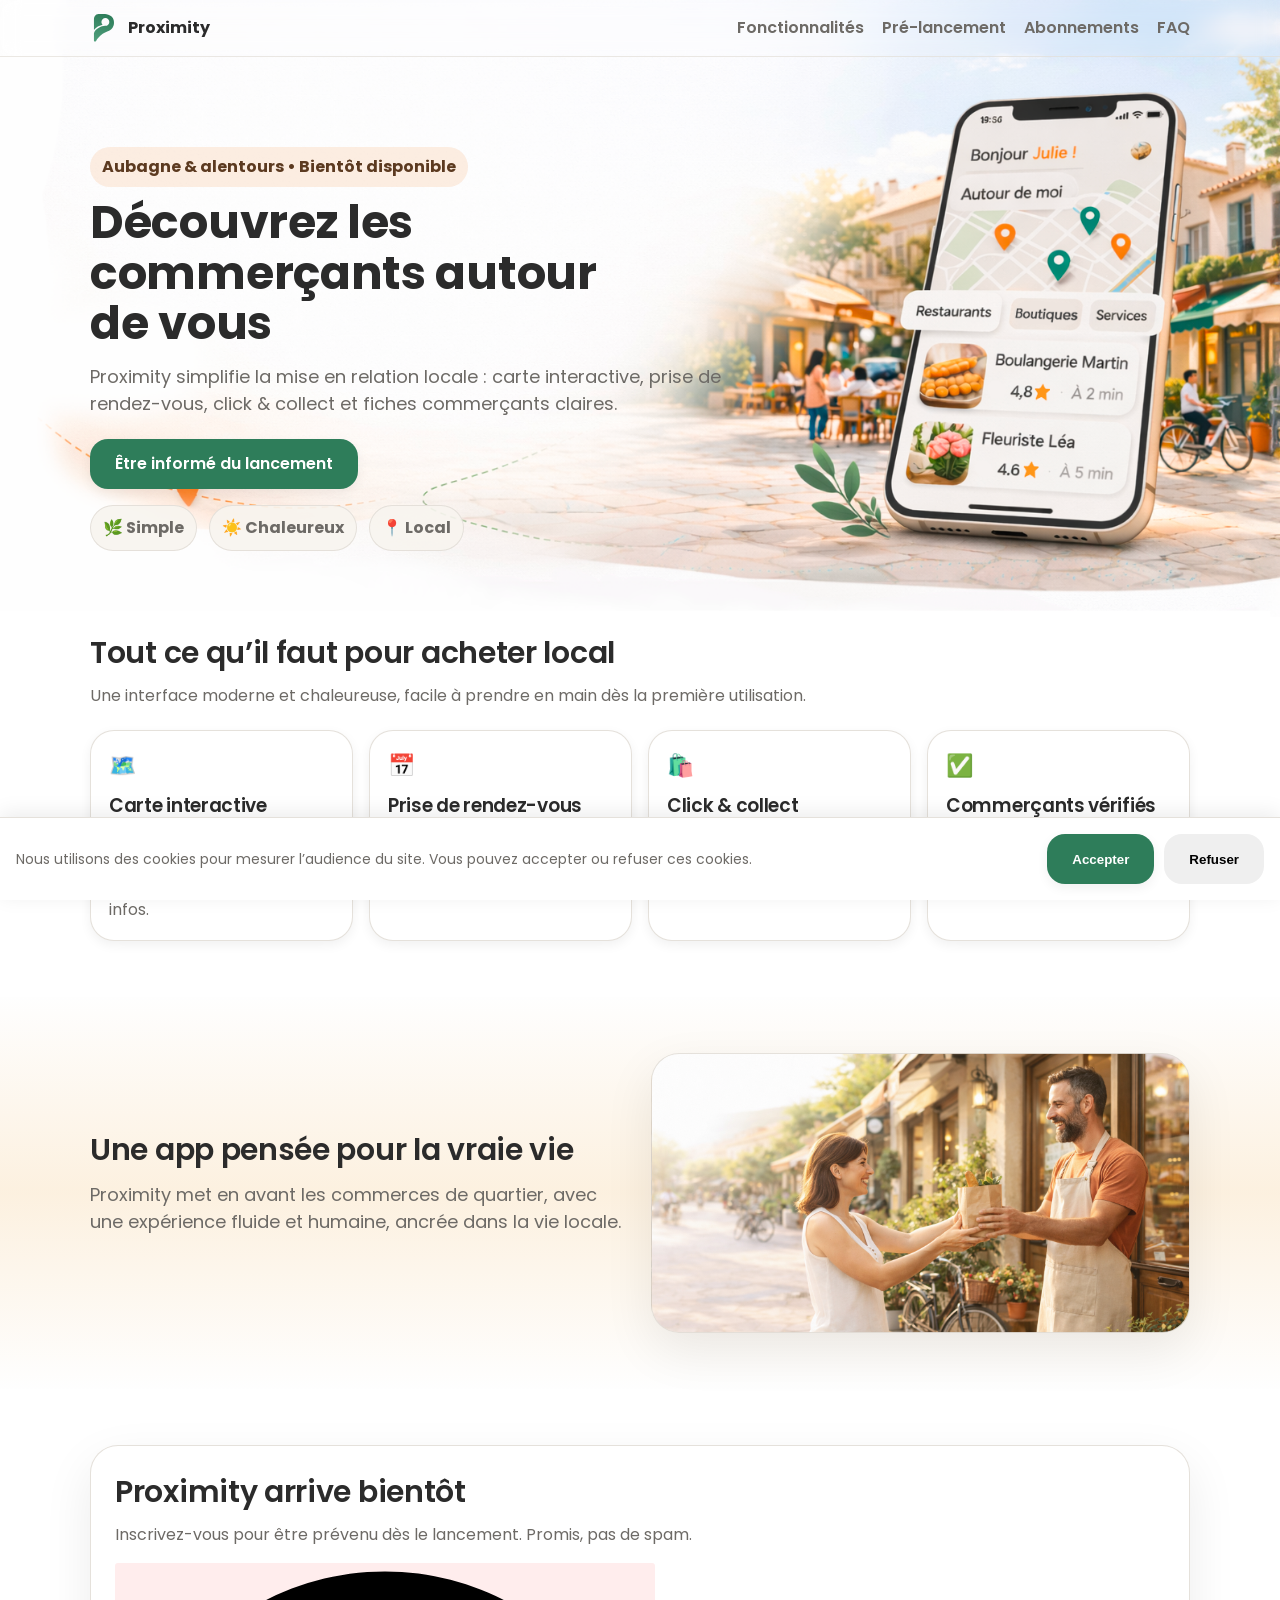
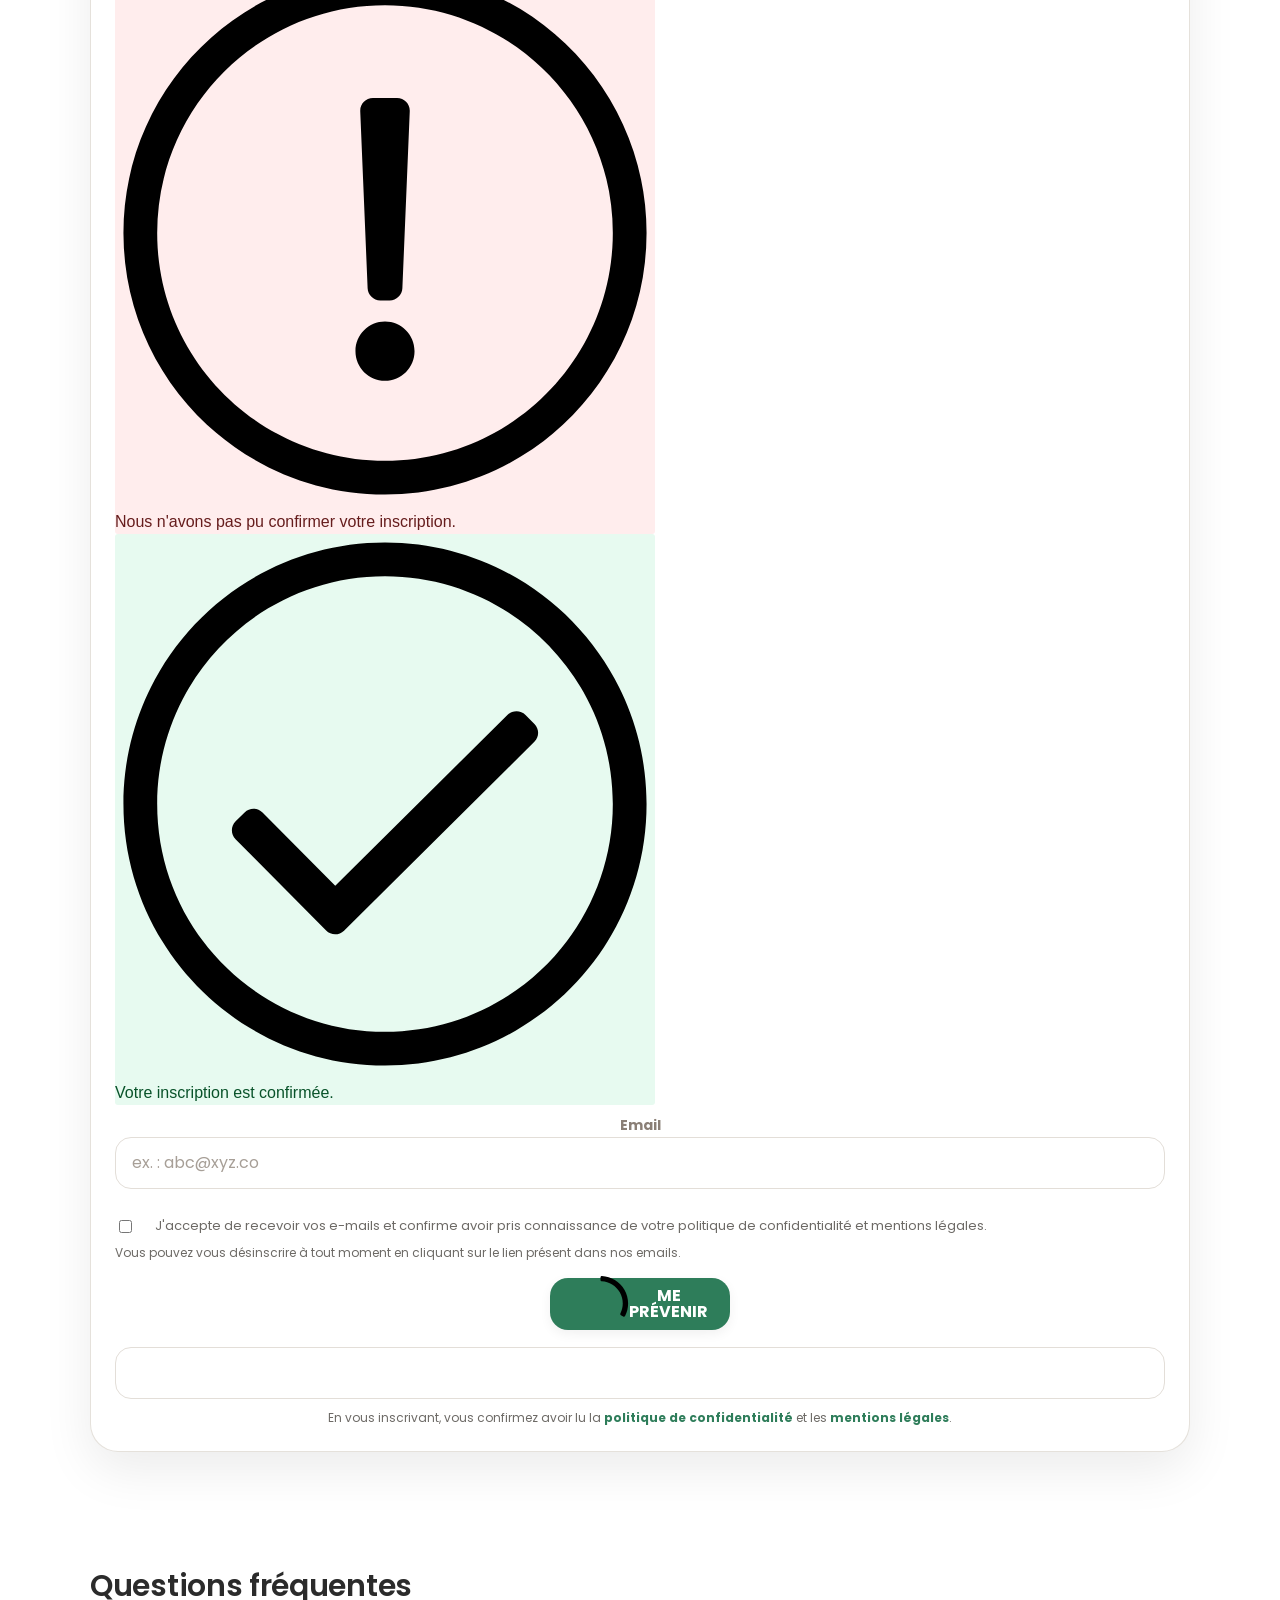
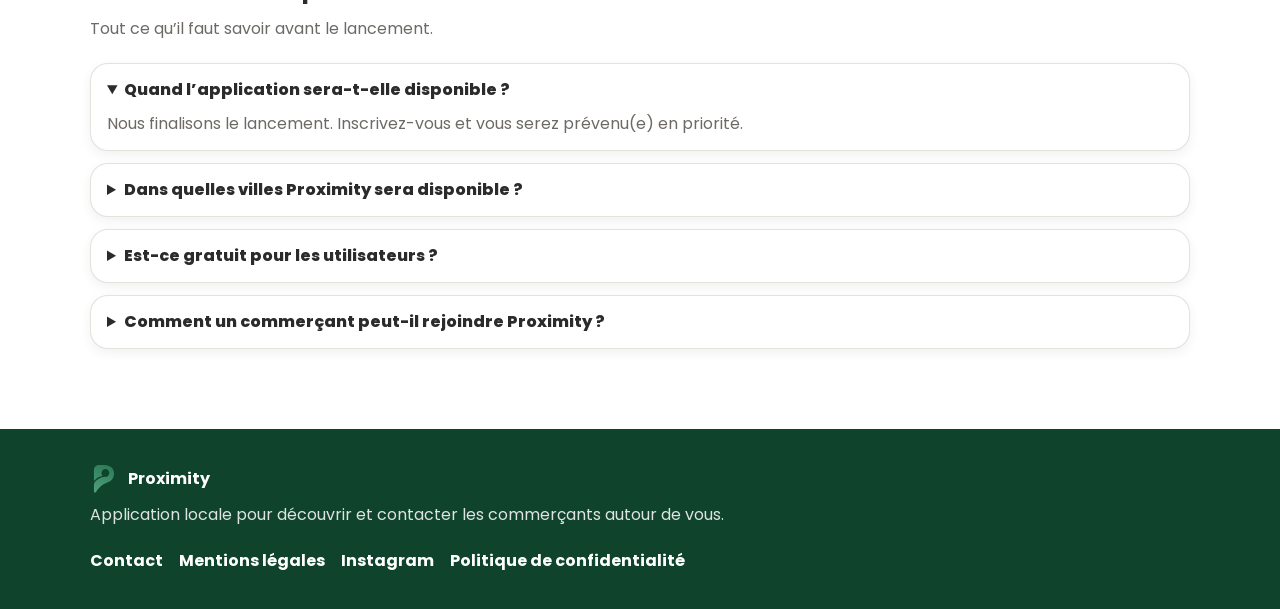
==== index.html @ 6dbcd060 "Landing page Proximity" ====
<!DOCTYPE html>
<html lang="fr">
  <head>
    <meta charset="UTF-8" />
    <meta name="viewport" content="width=device-width, initial-scale=1.0" />
    <title>Proximity — Commerces locaux autour de vous</title>
    <meta
      name="description"
      content="Proximity arrive bientôt : découvrez et contactez les commerçants autour de vous. Inscrivez-vous pour être prévenu au lancement."
    />

    <link rel="preconnect" href="https://fonts.googleapis.com" />
    <link rel="preconnect" href="https://fonts.gstatic.com" crossorigin />
    <link
      href="https://fonts.googleapis.com/css2?family=Poppins:wght@400;500;600;700&display=swap"
      rel="stylesheet"
    />

    <link
              rel="stylesheet"
              href="https://sibforms.com/forms/end-form/build/sib-styles.css"
            />
    <link rel="stylesheet" href="./style.css" />
    <link rel="stylesheet" href="./index.css">
  </head>

  <body>
    <!-- Header -->
    <header class="header">
      <div class="container header__inner">
        <a class="brand" href="#">
          <img
            src="./assets/images/logo.svg"
            alt="Logo Proximity"
            class="brand__logo"
          />
          <span class="brand__name">Proximity</span>
        </a>

        <nav class="nav">
          <a href="#features">Fonctionnalités</a>
          <a href="#newsletter">Pré-lancement</a>
          <a href="./abonnements.html">Abonnements</a>
          <a href="./faq.html">FAQ</a>
        </nav>
      </div>
    </header>

    <!-- Hero -->
    <main>
      <section class="hero">
        <div class="hero__bg"></div>

        <div class="container hero__inner">
          <div class="hero__content">
            <p class="pill">Aubagne & alentours • Bientôt disponible</p>
            <h1>Découvrez les <br> commerçants autour <br> de vous</h1>
            <p class="lead">
              Proximity simplifie la mise en relation locale : carte
              interactive, prise de rendez-vous, click & collect et fiches
              commerçants claires.
            </p>

            <div class="hero__actions">
              <a class="btn btn--primary" href="#newsletter"
                >Être informé du lancement</a
              >
            </div>

            <div class="trust">
              <div class="trust__item">🌿 Simple</div>
              <div class="trust__item">☀️ Chaleureux</div>
              <div class="trust__item">📍 Local</div>
            </div>
          </div>

          
        </div>
      </section>

      <!-- Features -->
      <section class="section" id="features">
        <div class="container">
          <div class="section__head">
            <h2>Tout ce qu’il faut pour acheter local</h2>
            <p class="muted">
              Une interface moderne et chaleureuse, facile à prendre en main dès
              la première utilisation.
            </p>
          </div>

          <div class="grid">
            <article class="card">
              <div class="icon">🗺️</div>
              <h3>Carte interactive</h3>
              <p>
                Repérez rapidement les commerçants autour de vous et accédez à
                leurs infos.
              </p>
            </article>

            <article class="card">
              <div class="icon">📅</div>
              <h3>Prise de rendez-vous</h3>
              <p>
                Réservez en quelques secondes selon les créneaux disponibles.
              </p>
            </article>

            <article class="card">
              <div class="icon">🛍️</div>
              <h3>Click & collect</h3>
              <p>
                Commandez et récupérez facilement : simple, rapide, efficace.
              </p>
            </article>

            <article class="card">
              <div class="icon">✅</div>
              <h3>Commerçants vérifiés</h3>
              <p>
                Des profils clairs, des infos utiles, une expérience de
                confiance.
              </p>
            </article>
          </div>
        </div>
      </section>

      <!-- Local highlight -->
      <section class="section section--local">
        <div class="container local">
          <div class="local__text">
            <h2>Une app pensée pour la vraie vie</h2>
            <p class="lead">
              Proximity met en avant les commerces de quartier, avec une
              expérience fluide et humaine, ancrée dans la vie locale.
            </p>
            
          </div>

          <div class="local__media" aria-hidden="true">
            <div class="photo-blur"></div>
          </div>
        </div>
      </section>

      <!-- Newsletter -->
      <section class="section" id="newsletter">
        <div class="container">
          <div class="newsletter">
            <div class="newsletter__head">
              <h2>Proximity arrive bientôt</h2>
              <p class="muted">
                Inscrivez-vous pour être prévenu dès le lancement. Promis, pas
                de spam.
              </p>
            </div>

            
            
            <!--  END - We recommend to place the above code in head tag of your website html -->

            <!-- START - We recommend to place the below code where you want the form in your website html  -->
            
              <div id="sib-form-container" class="sib-form-container">
                <div
                  id="error-message"
                  class="sib-form-message-panel"
                  style="
                    font-size: 16px;
                    text-align: left;
                    font-family: Helvetica, sans-serif;
                    color: #661d1d;
                    background-color: #ffeded;
                    border-radius: 3px;
                    border-color: #ff4949;
                    max-width: 540px;
                  "
                >
                  <div
                    class="sib-form-message-panel__text sib-form-message-panel__text--center"
                  >
                    <svg
                      viewBox="0 0 512 512"
                      class="sib-icon sib-notification__icon"
                    >
                      <path
                        d="M256 40c118.621 0 216 96.075 216 216 0 119.291-96.61 216-216 216-119.244 0-216-96.562-216-216 0-119.203 96.602-216 216-216m0-32C119.043 8 8 119.083 8 256c0 136.997 111.043 248 248 248s248-111.003 248-248C504 119.083 392.957 8 256 8zm-11.49 120h22.979c6.823 0 12.274 5.682 11.99 12.5l-7 168c-.268 6.428-5.556 11.5-11.99 11.5h-8.979c-6.433 0-11.722-5.073-11.99-11.5l-7-168c-.283-6.818 5.167-12.5 11.99-12.5zM256 340c-15.464 0-28 12.536-28 28s12.536 28 28 28 28-12.536 28-28-12.536-28-28-28z"
                      />
                    </svg>
                    <span class="sib-form-message-panel__inner-text">
                      Nous n'avons pas pu confirmer votre inscription.
                    </span>
                  </div>
                </div>
                <div></div>
                <div
                  id="success-message"
                  class="sib-form-message-panel"
                  style="
                    font-size: 16px;
                    text-align: left;
                    font-family: Helvetica, sans-serif;
                    color: #085229;
                    background-color: #e7faf0;
                    border-radius: 3px;
                    border-color: #13ce66;
                    max-width: 540px;
                  "
                >
                  <div
                    class="sib-form-message-panel__text sib-form-message-panel__text--center"
                  >
                    <svg
                      viewBox="0 0 512 512"
                      class="sib-icon sib-notification__icon"
                    >
                      <path
                        d="M256 8C119.033 8 8 119.033 8 256s111.033 248 248 248 248-111.033 248-248S392.967 8 256 8zm0 464c-118.664 0-216-96.055-216-216 0-118.663 96.055-216 216-216 118.664 0 216 96.055 216 216 0 118.663-96.055 216-216 216zm141.63-274.961L217.15 376.071c-4.705 4.667-12.303 4.637-16.97-.068l-85.878-86.572c-4.667-4.705-4.637-12.303.068-16.97l8.52-8.451c4.705-4.667 12.303-4.637 16.97.068l68.976 69.533 163.441-162.13c4.705-4.667 12.303-4.637 16.97.068l8.451 8.52c4.668 4.705 4.637 12.303-.068 16.97z"
                      />
                    </svg>
                    <span class="sib-form-message-panel__inner-text">
                      Votre inscription est confirmée.
                    </span>
                  </div>
                </div>
                <div></div>
                <div
                  id="sib-container"
                  class="sib-container--large sib-container--vertical"
                  style="
                    text-align: center;
                    background-color: rgba(255, 255, 255, 1);
                    max-width: 540px;
                    border-radius: 3px;
                    border-width: 1px;
                    border-color: #c0ccd9;
                    border-style: solid;
                    direction: ltr;
                  "
                >
                  <form
                    id="sib-form"
                    method="POST"
                    action="https://75ba2c4b.sibforms.com/serve/[base64]"
                    data-type="subscription"
                  >
                    
                    <div style="padding: 8px 0">
                      <div class="sib-input sib-form-block">
                        <div class="form__entry entry_block">
                          <div class="form__label-row">
                            <label
                              class="entry__label"
                              style="
                                font-weight: 700;
                                text-align: left;
                                font-size: 16px;
                                text-align: left;
                                font-weight: 700;
                                font-family: Helvetica, sans-serif;
                                color: #3c4858;
                              "
                              for="EMAIL"
                              data-required="*"
                              >Email</label
                            >

                            <div class="entry__field">
                              <input
                                class="input"
                                type="text"
                                id="EMAIL"
                                name="EMAIL"
                                autocomplete="off"
                                placeholder="ex. : abc@xyz.co"
                                data-required="true"
                                required
                              />
                            </div>
                          </div>

                          <label
                            class="entry__error entry__error--primary"
                            style="
                              font-size: 16px;
                              text-align: left;
                              font-family: Helvetica, sans-serif;
                              color: #661d1d;
                              background-color: #ffeded;
                              border-radius: 3px;
                              border-color: #ff4949;
                            "
                          >
                          </label>
                        </div>
                      </div>
                    </div>
                    <div style="padding: 8px 0">
                      <div
                        class="sib-optin sib-form-block"
                        data-required="true"
                      >
                        <div class="form__entry entry_mcq">
                          <div class="form__label-row">
                            <div class="entry__choice" >
                              <label>
                                <input
                                  type="checkbox"
                                  class="input_replaced"
                                  value="1"
                                  id="OPT_IN"
                                  name="OPT_IN"
                                  required
                                />
                                <span
                                  class="checkbox checkbox_tick_positive"
                                  
                                ></span
                                ><span
                                  style="
                                    font-size: 14px;
                                    text-align: left;
                                    font-family: Helvetica, sans-serif;
                                    color: #3c4858;
                                    background-color: transparent;
                                  "
                                  ><p>
                                    J'accepte de recevoir vos e-mails et
                                    confirme avoir pris connaissance de votre
                                    politique de confidentialité et mentions
                                    légales.
                                  </p>
                                  <span
                                    data-required="*"
                                    style="display: inline"
                                    class="entry__label entry__label_optin"
                                  ></span
                                ></span>
                              </label>
                            </div>
                          </div>
                          <label
                            class="entry__error entry__error--primary"
                            style="
                              font-size: 16px;
                              text-align: left;
                              font-family: Helvetica, sans-serif;
                              color: #661d1d;
                              background-color: #ffeded;
                              border-radius: 3px;
                              border-color: #ff4949;
                            "
                          >
                          </label>
                          <label
                            class="entry__specification"
                            style="
                              font-size: 12px;
                              text-align: left;
                              font-family: Helvetica, sans-serif;
                              color: #8390a4;
                              text-align: left;
                            "
                          >
                            Vous pouvez vous désinscrire à tout moment en
                            cliquant sur le lien présent dans nos emails.
                          </label>
                        </div>
                      </div>
                    </div>
                    <div style="padding: 8px 0">
                      <div class="sib-form-block" style="text-align: left">
                        <button
                          class="sib-form-block__button sib-form-block__button-with-loader"
                          style="
                            font-size: 16px;
                            text-align: left;
                            font-weight: 700;
                            font-family: Helvetica, sans-serif;
                            color: #ffffff;
                            background-color: #3e4857;
                            border-radius: 15px;
                            border-width: 0px;
                          "
                          form="sib-form"
                          type="submit"
                        >
                          <svg
                            class="icon clickable__icon progress-indicator__icon sib-hide-loader-icon"
                            viewBox="0 0 512 512"
                          >
                            <path
                              d="M460.116 373.846l-20.823-12.022c-5.541-3.199-7.54-10.159-4.663-15.874 30.137-59.886 28.343-131.652-5.386-189.946-33.641-58.394-94.896-95.833-161.827-99.676C261.028 55.961 256 50.751 256 44.352V20.309c0-6.904 5.808-12.337 12.703-11.982 83.556 4.306 160.163 50.864 202.11 123.677 42.063 72.696 44.079 162.316 6.031 236.832-3.14 6.148-10.75 8.461-16.728 5.01z"
                            />
                          </svg>
                          ME PRÉVENIR
                        </button>
                      </div>
                    </div>

                    <input
                      type="text"
                      name="email_address_check"
                      value=""
                      class="input--hidden"
                    />
                    <input type="hidden" name="locale" value="fr" />
                  </form>
                  <p class="brevo-legal">
                    En vous inscrivant, vous confirmez avoir lu la
                    <a href="./politique-confidentialite.html">politique de confidentialité</a>
                    et les
                    <a href="./mentions-legales.html">mentions légales</a>.
                  </p>
                </div>
              </div>
            
            <!-- END - We recommend to place the above code where you want the form in your website html  -->

            <!-- START - We recommend to place the below code in footer or bottom of your website html  -->
            <script>
              window.REQUIRED_CODE_ERROR_MESSAGE =
                "Veuillez choisir un code pays";
              window.LOCALE = "fr";
              window.EMAIL_INVALID_MESSAGE = window.SMS_INVALID_MESSAGE =
                "Les informations que vous avez fournies ne sont pas valides. Veuillez vérifier le format du champ et réessayer.";

              window.REQUIRED_ERROR_MESSAGE =
                "Vous devez renseigner ce champ. ";

              window.GENERIC_INVALID_MESSAGE =
                "Les informations que vous avez fournies ne sont pas valides. Veuillez vérifier le format du champ et réessayer.";

              window.translation = {
                common: {
                  selectedList: "{quantity} liste sélectionnée",
                  selectedLists: "{quantity} listes sélectionnées",
                  selectedOption: "{quantity} sélectionné",
                  selectedOptions: "{quantity} sélectionnés",
                },
              };

              var AUTOHIDE = Boolean(0);
            </script>

            <script
              defer
              src="https://sibforms.com/forms/end-form/build/main.js"
            ></script>

            <!-- END - We recommend to place the above code in footer or bottom of your website html  -->
            <!-- End Brevo Form -->

            
          </div>
        </div>
      </section>

      <!-- FAQ -->
      <section class="section" id="faq">
        <div class="container">
          <div class="section__head">
            <h2>Questions fréquentes</h2>
            <p class="muted">Tout ce qu’il faut savoir avant le lancement.</p>
          </div>

          <div class="faq">
            <details class="faq__item" open>
              <summary>Quand l’application sera-t-elle disponible ?</summary>
              <p>
                Nous finalisons le lancement. Inscrivez-vous et vous serez
                prévenu(e) en priorité.
              </p>
            </details>

            <details class="faq__item">
              <summary>Dans quelles villes Proximity sera disponible ?</summary>
              <p>
                Démarrage à Aubagne et alentours, puis extension progressive.
              </p>
            </details>

            <details class="faq__item">
              <summary>Est-ce gratuit pour les utilisateurs ?</summary>
              <p>
                Oui, l’accès et la découverte des commerces sont gratuits pour
                les utilisateurs.
              </p>
            </details>

            <details class="faq__item">
              <summary>
                Comment un commerçant peut-il rejoindre Proximity ?
              </summary>
              <p>
                Une page dédiée sera disponible.
                <a href="#newsletter">Être informé du lancement</a>
              </p>
            </details>
          </div>
        </div>
      </section>

      <!-- Footer -->
      <footer class="footer" id="privacy">
        <div class="container footer__inner">
          <div class="footer__brand">
            <div class="brand brand--footer">
              <img
                src="./assets/images/logo.svg"
                alt="Proximity"
                class="brand__logo"
              />
              <span class="brand__name">Proximity</span>
            </div>
            <p class="footer__text">
              Application locale pour découvrir et contacter les commerçants
              autour de vous.
            </p>
          </div>

          <div class="footer__links">
            <a href="mailto:contact@proximityapp.fr">Contact</a>
            <a href="./mentions-legales.html">Mentions légales</a>
            <a href="https://www.instagram.com/proximity_appli/">Instagram</a>
            <a href="./politique-confidentialite.html"
              >Politique de confidentialité</a
            >
          </div>
        </div>
      </footer>
    </main>
    <!-- Cookie Banner -->
    <div id="cookie-banner" class="cookie-banner">
      <p>
        Nous utilisons des cookies pour mesurer l’audience du site. Vous pouvez
        accepter ou refuser ces cookies.
      </p>
      <div class="cookie-actions">
        <button id="accept-cookies" class="btn btn--primary">Accepter</button>
        <button id="reject-cookies" class="btn btn--secondary">Refuser</button>
      </div>
    </div>

    <script>
      const GA_ID = "G-3DR1FRPE4X"; // <-- Mets ton vrai ID ici

      function loadAnalytics() {
        const script1 = document.createElement("script");
        script1.async = true;
        script1.src = "https://www.googletagmanager.com/gtag/js?id=${GA_ID}";
        document.head.appendChild(script1);

        const script2 = document.createElement("script");
        script2.innerHTML = 
      window.dataLayer = window.dataLayer || [];
      function gtag(){dataLayer.push(arguments);}
      gtag('js', new Date());
      gtag('config', '${GA_ID}');
    ;
        document.head.appendChild(script2);
      }

      const banner = document.getElementById("cookie-banner");
      const acceptBtn = document.getElementById("accept-cookies");
      const rejectBtn = document.getElementById("reject-cookies");

      const consent = localStorage.getItem("cookie-consent");

      if (consent === "accepted") {
        loadAnalytics();
        banner.style.display = "none";
      } else if (consent === "rejected") {
        banner.style.display = "none";
      }

      acceptBtn.addEventListener("click", () => {
        localStorage.setItem("cookie-consent", "accepted");
        loadAnalytics();
        banner.style.display = "none";
      });

      rejectBtn.addEventListener("click", () => {
        localStorage.setItem("cookie-consent", "rejected");
        banner.style.display = "none";
      });
    </script>
  </body>
</html>
---- style.css ----
:root{
  --green:#2E7D5A;
  --orange:#F4A261;
  --terra:#E76F51;
  --beige:#F8F4EF;
  --cream:#fff9f3;

  --text:#2B2B2B;
  --text2:#6D6A66;
  --label:#8A7F76;
  --placeholder:#A79F97;

  --border:#E3DED8;
  --shadow: 0 4px 12px rgba(0,0,0,.06);

  --radius-lg: 24px;
  --radius-md: 18px;

  --space-1:4px;
  --space-2:8px;
  --space-3:12px;
  --space-4:16px;
  --space-5:20px;
  --space-6:24px;
  --space-7:32px;
  --space-8:40px;
}

*{box-sizing:border-box}
html,body{margin:0;padding:0}

body{
  font-family:'Poppins', sans-serif;
  color:var(--text);
  
  line-height:1.5;
}
body{
  margin:0;
  font-family:'Poppins', sans-serif;
  color:var(--text);
  
}


a{color:inherit}

.container{
  width:min(1100px, 92%);
  margin:0 auto;
}

/* Typography */
h1, h2, h3{
  letter-spacing:-0.3px;
}

h1{
  font-weight:700;
  font-size:clamp(32px, 4vw, 46px);
  line-height:1.1;
  margin:0 0 14px;
}

h2{
  font-weight:600;
  font-size:30px;
  margin:0 0 8px;
}

h3{
  font-weight:600;
}

li{
  list-style: none;
}

.lead{
  font-weight:400;
  font-size:18px;
  color:var(--text2);
  margin:0 0 22px;
}

.muted{
  font-weight:400;
  color:var(--text2);
  margin:0;
}

/* Header */
.header{
  position:sticky;
  top:0;
  backdrop-filter:blur(10px);
  
  border-bottom:1px solid rgba(227,222,216,.7);
  z-index:10;
}

.header__inner{
  display:flex;
  align-items:center;
  justify-content:space-between;
  padding:14px 0;
}

.brand{
  display:flex;
  align-items:center;
  gap:10px;
  text-decoration:none;
}

.brand__logo{
  width:28px;
  height:28px;
}

.brand__name{
  font-weight:700;
}

.nav{
  display:flex;
  gap:18px;
}

.nav a{
  color:var(--text2);
  text-decoration:none;
  font-weight:600;
}

.nav a:hover{
  color:var(--text);
}

/* Hero */
.hero{
  position:relative;
  padding: 90px 0 24px;
}

.hero__bg{
  position:absolute;
  inset:0;
  border-bottom-left-radius:48px;
  border-bottom-right-radius:48px;
  z-index:-1;
}

.hero__inner{
  display:grid;
  grid-template-columns:1.2fr .8fr;
  gap:40px;
  align-items:center;
}

.pill{
  display:inline-block;
  padding:8px 12px;
  border-radius:999px;
  background:rgba(244,162,97,.18);
  color:#5c3a20;
  font-weight:700;
  margin:0 0 10px;
}

.hero__actions{
  display:flex;
  gap:12px;
  flex-wrap:wrap;
}

/* Buttons */
.btn{
  display:inline-flex;
  align-items:center;
  justify-content:center;
  height:50px;
  padding:0 24px;
  border-radius:var(--radius-md);
  font-weight:600;
  text-decoration:none;
  border:1px solid transparent;
  cursor:pointer;
}

.btn--primary{
  background:var(--green);
  color:white;
  box-shadow:var(--shadow);
}

.btn--primary:hover{
  filter:brightness(.98);
}


.trust{
  display:flex;
  gap:12px;
  margin-top:16px;
  flex-wrap:wrap;
}

.trust__item{
  padding:10px 12px;
  border-radius:999px;
  background:rgba(248,244,239,.9);
  border:1px solid rgba(227,222,216,.9);
  color:var(--text2);
  font-weight:700;
}

.hero__mock{
  display:flex;
  justify-content:flex-end;
  align-items:center;
}

.hero__visual{
  width:100%;
  max-width:none;
  height:auto;
  display:block;
}

/* Sections */
.section{
  padding:56px 0;
}

.section__head{
  margin-bottom:22px;
}

/* Features grid */
.grid{
  display:grid;
  grid-template-columns:repeat(4, 1fr);
  gap:16px;
}

.card{
  background:white;
  border:1px solid rgba(227,222,216,.9);
  border-radius:var(--radius-lg);
  padding:18px;
  box-shadow:var(--shadow);
}

.icon{
  font-size:22px;
}

.card h3{
  margin:10px 0 6px;
}

.card p{
  margin:0;
  color:var(--text2);
}

/* Local section */
.section--local{
  background:linear-gradient(180deg, rgba(254, 254, 254, 0.85), rgba(252, 239, 220, 0.9), rgba(254, 254, 254, 0.85));
}

.local{
  display:grid;
  grid-template-columns:1fr 1fr;
  gap:22px;
  align-items:center;
}

.list{
  margin:14px 0 0;
  padding-left:18px;
  color:var(--text2);
}

.local__media{
  position:relative;
  min-height:280px;
  border-radius:28px;
  overflow:hidden;
  border:1px solid rgba(227,222,216,.9);
  box-shadow:0 18px 50px rgba(0,0,0,.08);

  background-image:url("./assets/images/local-scene.png");
  background-size:cover;
  background-position:center;
}



/* Newsletter */
.newsletter{
  background:white;
  border:1px solid rgba(227,222,216,.9);
  border-radius:28px;
  padding:24px;
  box-shadow:0 18px 50px rgba(0,0,0,.08);
}

.newsletter__head{
  margin-bottom:16px;
}

.form{
  margin-top:10px;
}

.label{
  display:block;
  font-weight:700;
  color:var(--label);
  margin-bottom:8px;
}

.form__row{
  display:flex;
  gap:12px;
  align-items:center;
  flex-wrap:wrap;
}

input[type="email"]{
  flex:1 1 280px;
  height:50px;
  border-radius:var(--radius-md);
  border:1px solid var(--border);
  padding:0 16px;
  font-size:16px;
  outline:none;
}

input[type="email"]::placeholder{
  color:var(--placeholder);
}

input[type="email"]:focus{
  border-color:var(--green);
  box-shadow:0 0 0 4px rgba(46,125,90,.12);
}

.fineprint{
  margin:10px 0 0;
  color:var(--text2);
  font-size:12px;
}

.fineprint a{
  color:var(--green);
  font-weight:700;
  text-decoration:none;
}

.note{
  margin-top:14px;
  padding:12px 14px;
  border-radius:18px;
  background:rgba(248,244,239,.8);
  border:1px solid rgba(227,222,216,.9);
  color:var(--text2);
}

/* FAQ */
.faq{
  display:flex;
  flex-direction:column;
  gap:12px;
}

.faq__item{
  background:white;
  border:1px solid rgba(227,222,216,.9);
  border-radius:18px;
  padding:14px 16px;
  box-shadow:var(--shadow);
}

.faq__item summary{
  cursor:pointer;
  font-weight:800;
}

.faq__item p{
  color:var(--text2);
  margin:10px 0 0;
}

/* Footer */
.footer{
  background-color: #0f432b;
  color:rgba(255,255,255,.92);
  padding:36px 0;
  margin-top:24px;
}

.footer__inner{
  display:flex;
  justify-content:space-between;
  gap:22px;
  flex-wrap:wrap;
}

.brand--footer .brand__name{
  color:white;
}

.footer__text{
  margin:10px 0 0;
  color:rgba(255,255,255,.86);
}

.footer__links{
  display:flex;
  gap:16px;
  align-items:flex-start;
}

.footer__links a{
  color:white;
  text-decoration:none;
  font-weight:700;
}

.footer__links a:hover{
  opacity:.9;
}

.hidden{
  display:none;
}

/* Responsive */
@media (max-width: 980px){
.hero{
  
  padding: 15px;
}
  .hero__inner{
    grid-template-columns:1fr;
    text-align:left;
  }
.lead{
  max-width: 390px;
}
  .hero__mock{
    display:none;
  }
.grid{
    grid-template-columns:repeat(2, 1fr);
  }
  .local{
    grid-template-columns:1fr;
  }
}
  


@media (max-width: 520px){
  .nav{
    display:none;
  }
  .grid{
    grid-template-columns:1fr;
  }
  h2{
    font-size:26px;
  }
}

.cookie-banner{
  position:fixed;
  bottom:0;
  left:0;
  right:0;
  background:#fff;
  border-top:1px solid rgba(227,222,216,.9);
  padding:16px;
  box-shadow:0 -4px 20px rgba(0,0,0,.08);
  display:flex;
  justify-content:space-between;
  align-items:center;
  gap:20px;
  z-index:9999;
}

.cookie-banner p{
  margin:0;
  font-size:14px;
  color:var(--text2);
}

.cookie-actions{
  display:flex;
  gap:10px;
}

@media (max-width:600px){
  .cookie-banner{
    flex-direction:column;
    align-items:flex-start;
  }
}

/* =========================
   Brevo form skin (Proximity) — CLEAN
   ========================= */

   .brevo{
    margin-top: 12px;
  }
  
  /* Retire le fond gris du wrapper Brevo */
  .sib-form{
    background: transparent !important;
  }
  
  /* Container Brevo (enlève les inline styles: bordure bleue + radius 3px) */
  #sib-container{
    max-width: 100% !important;
    background: transparent !important;
    border: 0 !important;
    border-radius: 0 !important;
    padding: 0 !important;
    text-align: left !important; /* important: sinon ça centre tout */
  }
  
  /* Reset typographie */
  #sib-container, #sib-container *{
    font-family: 'Poppins', sans-serif !important;
  }
  
  /* Enlève les paddings en dur de Brevo */
  #sib-container .sib-form-block{
    padding: 0 !important;
    margin: 0 !important;
  }
  
  /* EMAIL label */
  #sib-container .entry__label{
    font-weight: 700 !important;
    color: var(--label) !important;
    font-size: 14px !important;
    margin: 0 0 8px !important;
  }
  
  /* Champ email */
  #sib-container .entry__field{
    width: 100% !important;
  }
  
  #sib-container input#EMAIL,
  #sib-container input[type="email"],
  #sib-container input[type="text"]{
    width: 100% !important;
    height: 52px !important;
    border-radius: 16px !important; /* plus doux */
    border: 1px solid var(--border) !important;
    background: #fff !important;
    padding: 0 16px !important;
    font-size: 16px !important;
    color: var(--text) !important;
    box-shadow: none !important; /* supprime contour chelou */
    outline: none !important;
  }
  
  #sib-container input::placeholder{
    color: var(--placeholder) !important;
  }
  
  #sib-container input:focus{
    border-color: rgba(46,125,90,.55) !important;
    box-shadow: 0 0 0 4px rgba(46,125,90,.12) !important;
  }
  
  /* Checkbox RGPD : alignement propre */
  #sib-container .entry_mcq{
    margin-top: 12px !important;
  }
  
  #sib-container .entry__choice label{
    display: flex !important;
    align-items: flex-start !important;
    gap: 10px !important;
  }
  
  /* IMPORTANT : Brevo met un <p> dans le texte -> on l'annule */
  #sib-container .entry__choice p{
    margin: 0 !important;
    display: inline !important;
  }
  
  #sib-container .entry__choice .checkbox{
    margin-top: 2px !important;
  }
  
  /* Texte RGPD */
  #sib-container .entry__choice span[style]{
    font-size: 13px !important;
    color: var(--text2) !important;
    line-height: 1.45 !important;
  }
  
  /* Phrase “Vous pouvez vous désinscrire…” */
  #sib-container .entry__specification{
    display: block !important;
    margin-top: 8px !important;
    font-size: 12px !important;
    color: var(--text2) !important;
  }
  
  /* Bouton : pas full width “3km”, style Proximity */
  /* Bouton : style Proximity + texte parfaitement centré */
#sib-container button{
  height: 52px !important;
  border-radius: 18px !important;
  border: 0 !important;
  background: var(--green) !important;
  color: #fff !important;
  font-weight: 700 !important;
  cursor: pointer !important;
  box-shadow: var(--shadow) !important;

  width: auto !important;
  min-width: 180px !important;

  /* ✅ fix centrage texte */
  display: inline-flex !important;
  align-items: center !important;
  justify-content: center !important;
  text-align: center !important;
  line-height: 1 !important;

  /* padding OK (ne décale plus grâce au flex) */
  padding: 0 22px !important;
}
  
  #sib-container button:hover{
    filter: brightness(.98) !important;
  }
  
  /* Le texte dans le bouton */
  #sib-container button,
  #sib-container button *{
    color: #fff !important;
  }
  
  /* Centre le bouton (comme sur ta capture) */
  #sib-container .sib-form-block[style*="text-align: left"],
  #sib-container .sib-form-block{
    text-align: center !important;
  }
  
  /* Ligne “liens légaux” que tu as ajoutée */
  .brevo-legal{
    margin: 10px 0 0;
    font-size: 12px;
    color: var(--text2);
    text-align: center;
  }
  
  .brevo-legal a{
    color: var(--green);
    font-weight: 700;
    text-decoration: none;
  }
  .brevo-legal a:hover{
    opacity: .9;
  }
---- index.css ----
body{
    
    background-image:url("./assets/images/hero-proximity-3.png");
    background-repeat:no-repeat;
    background-position:right top;
    background-size:contain;
  }
  
  @media (max-width: 768px){
    body{
      background-image:url("./assets/images/hero-proximity-mobile.png");
      
    }
  }
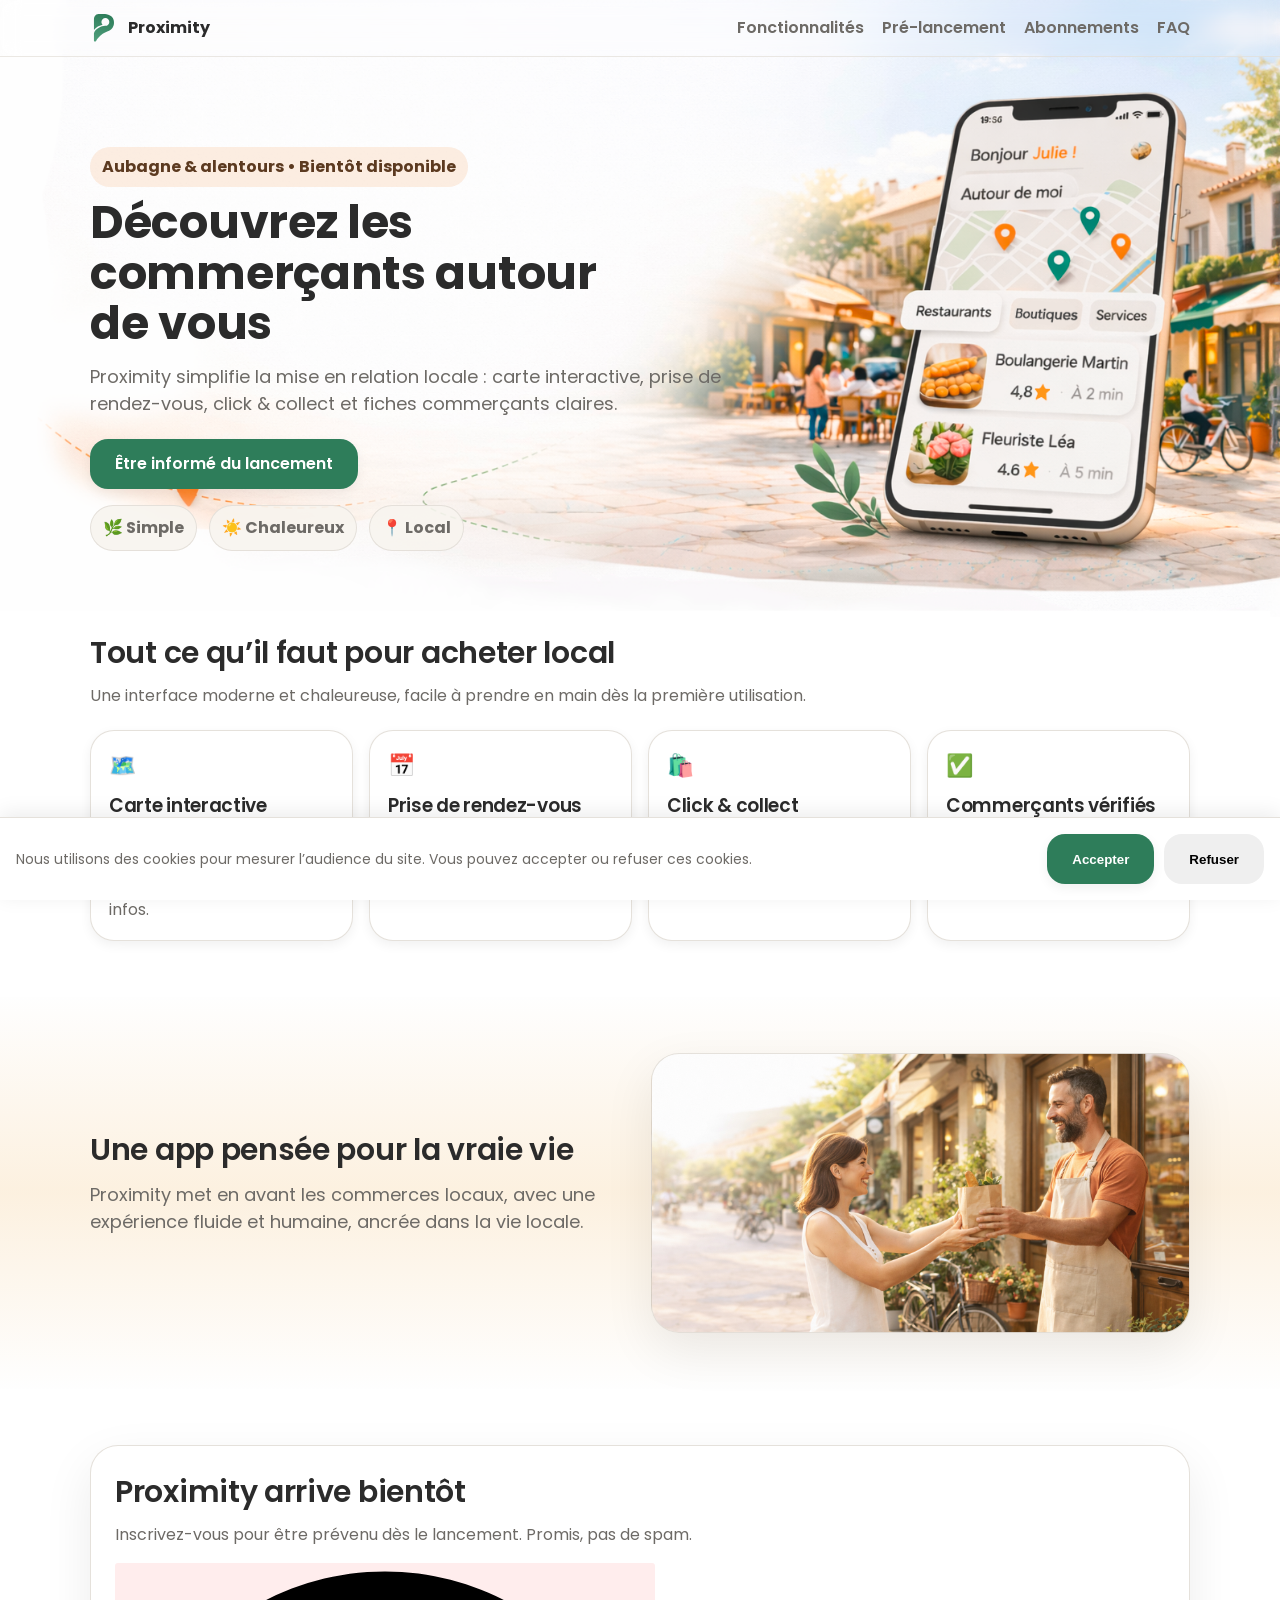
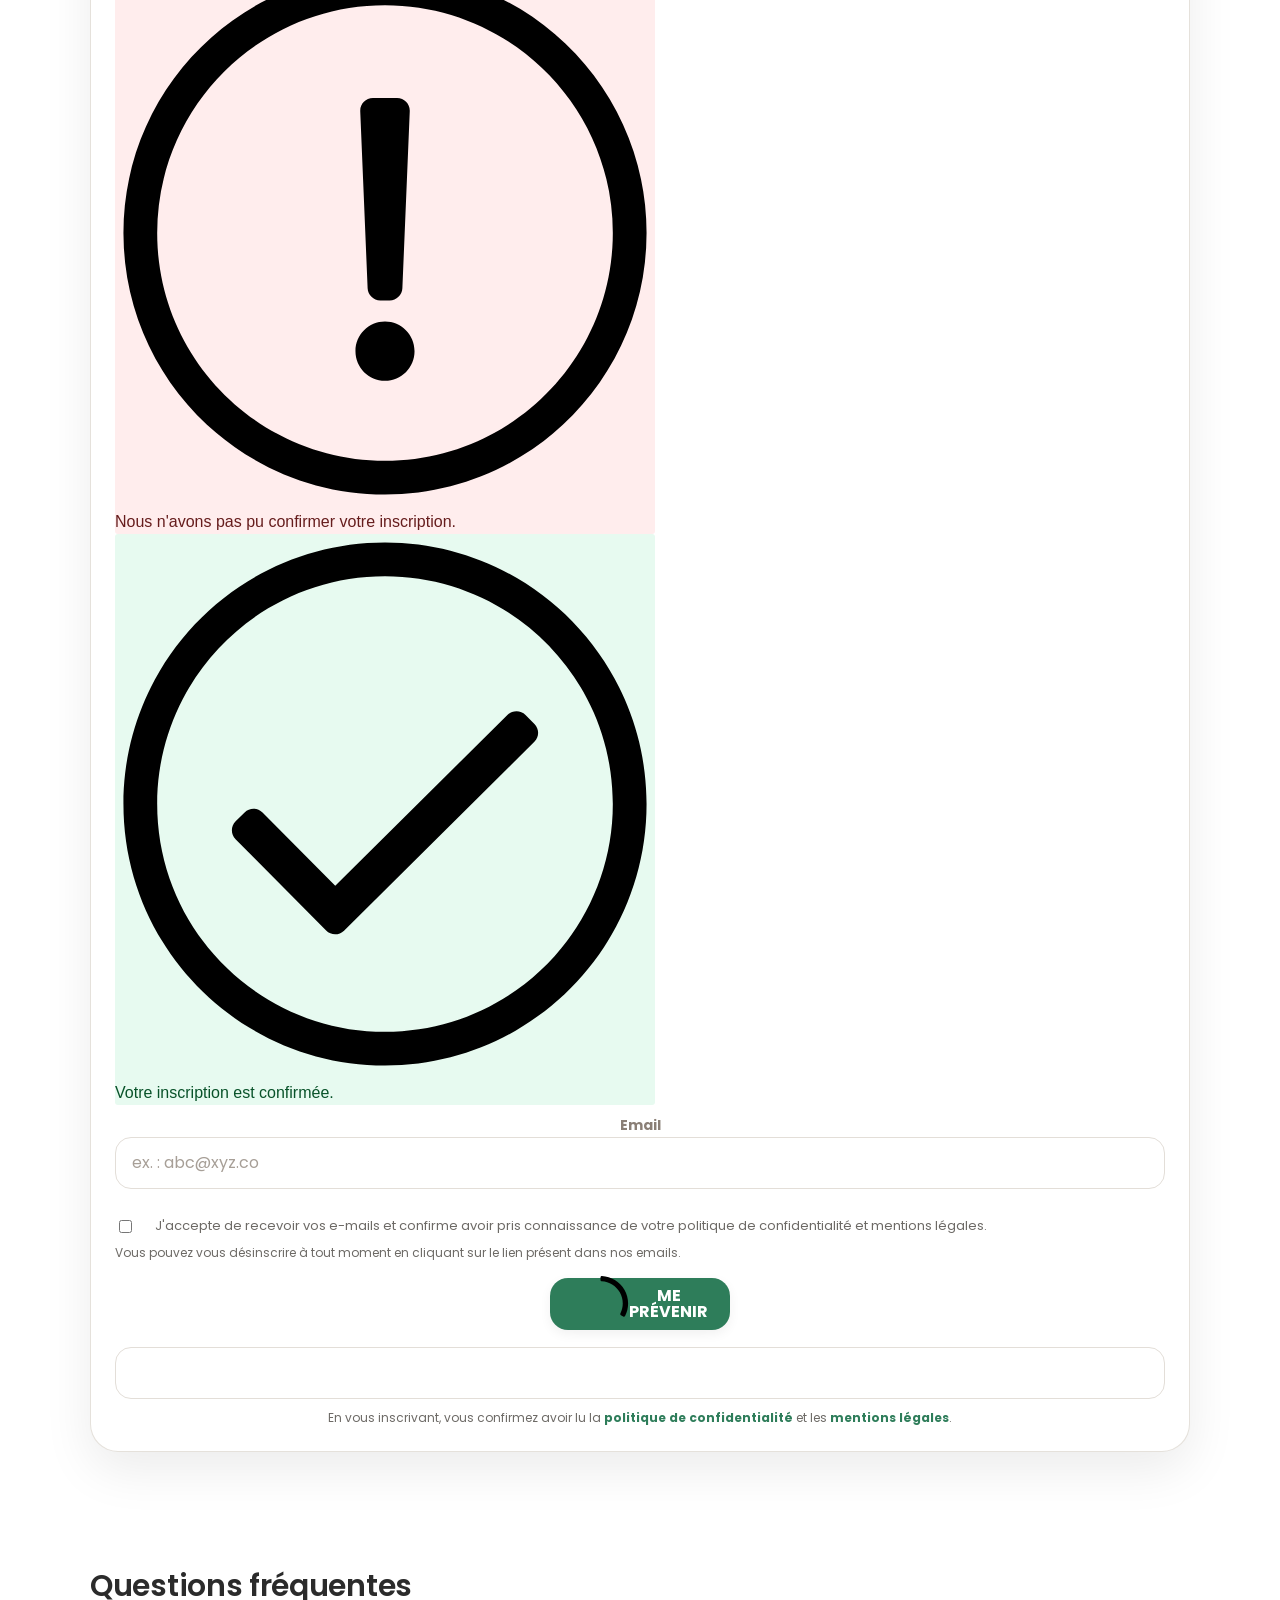
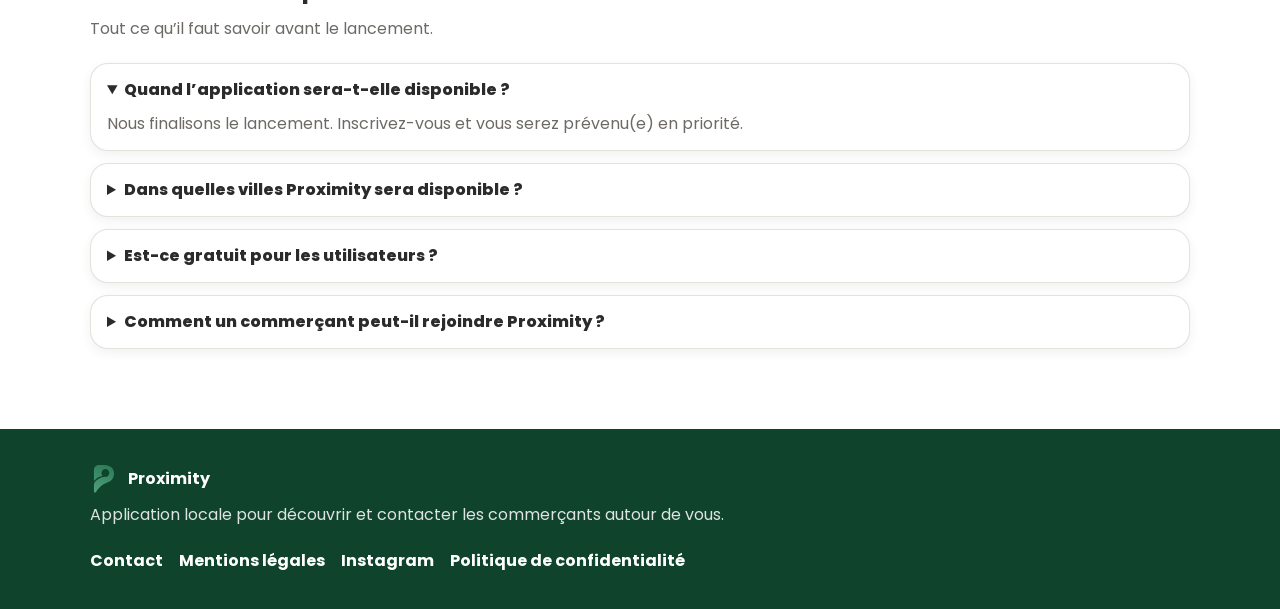
==== commit ba38466e: "fix mobile menu + hero + footer" ====
--- a/index.html
+++ b/index.html
@@ -24,11 +24,12 @@
     <link rel="stylesheet" href="./index.css">
   </head>
 
+
   <body>
     <!-- Header -->
     <header class="header">
       <div class="container header__inner">
-        <a class="brand" href="#">
+        <a class="brand" href="./index.html">
           <img
             src="./assets/images/logo.svg"
             alt="Logo Proximity"
@@ -36,8 +37,14 @@
           />
           <span class="brand__name">Proximity</span>
         </a>
-
-        <nav class="nav">
+    
+        <button class="burger" id="burger-button" aria-label="Ouvrir le menu" aria-expanded="false">
+          <span></span>
+          <span></span>
+          <span></span>
+        </button>
+    
+        <nav class="nav" id="mobile-nav">
           <a href="#features">Fonctionnalités</a>
           <a href="#newsletter">Pré-lancement</a>
           <a href="./abonnements.html">Abonnements</a>
@@ -133,7 +140,7 @@
           <div class="local__text">
             <h2>Une app pensée pour la vraie vie</h2>
             <p class="lead">
-              Proximity met en avant les commerces de quartier, avec une
+              Proximity met en avant les commerces locaux, avec une
               expérience fluide et humaine, ancrée dans la vie locale.
             </p>
             
@@ -587,5 +594,17 @@
         banner.style.display = "none";
       });
     </script>
+
+<script>
+  const burgerButton = document.getElementById("burger-button");
+  const mobileNav = document.getElementById("mobile-nav");
+
+  burgerButton.addEventListener("click", () => {
+    mobileNav.classList.toggle("nav--open");
+
+    const isOpen = mobileNav.classList.contains("nav--open");
+    burgerButton.setAttribute("aria-expanded", isOpen);
+  });
+</script>
   </body>
 </html>
--- a/style.css
+++ b/style.css
@@ -91,12 +91,11 @@
 
 /* Header */
 .header{
-  position:sticky;
-  top:0;
-  backdrop-filter:blur(10px);
-  
-  border-bottom:1px solid rgba(227,222,216,.7);
-  z-index:10;
+  position: sticky;
+  top: 0;
+  backdrop-filter: blur(10px);
+  border-bottom: 1px solid rgba(227,222,216,.7);
+  z-index: 1000;
 }
 
 .header__inner{
@@ -104,6 +103,7 @@
   align-items:center;
   justify-content:space-between;
   padding:14px 0;
+  position:relative;
 }
 
 .brand{
@@ -135,6 +135,57 @@
 
 .nav a:hover{
   color:var(--text);
+}
+
+/* Burger caché en desktop */
+.burger{
+  display:none;
+  background:none;
+  border:none;
+  padding:0;
+  cursor:pointer;
+  width:32px;
+  height:24px;
+  flex-direction:column;
+  justify-content:space-between;
+}
+
+.burger span{
+  display:block;
+  width:100%;
+  height:3px;
+  background:var(--text);
+  border-radius:999px;
+}
+
+@media (max-width: 650px){
+  .burger{
+    display:flex;
+  }
+
+  .nav{
+    display:none;
+    position:absolute;
+    top:100%;
+    right:0;
+    width:220px;
+    background:rgba(255,249,243,.98);
+    backdrop-filter:blur(10px);
+    border:1px solid rgba(227,222,216,.9);
+    border-radius:18px;
+    box-shadow:0 18px 50px rgba(0,0,0,.08);
+    padding:16px;
+    flex-direction:column;
+    gap:14px;
+  }
+
+  .nav.nav--open{
+    display:flex;
+  }
+
+  .nav a{
+    color:var(--text);
+  }
 }
 
 /* Hero */
@@ -438,6 +489,19 @@
   display:none;
 }
 
+@media (max-width: 450px){
+
+  .footer__links{
+    flex-direction: column;
+    gap:10px;
+    align-items:flex-start;
+  }
+  .footer__inner{
+    flex-direction:column;
+    gap:20px;
+  }
+
+}
 /* Responsive */
 @media (max-width: 980px){
 .hero{
@@ -465,9 +529,6 @@
 
 
 @media (max-width: 520px){
-  .nav{
-    display:none;
-  }
   .grid{
     grid-template-columns:1fr;
   }
--- a/index.css
+++ b/index.css
@@ -11,4 +11,10 @@
       background-image:url("./assets/images/hero-proximity-mobile.png");
       
     }
+    @media (max-width: 450px){
+        body{
+          background-image: none;
+          
+        }
+  }
   }
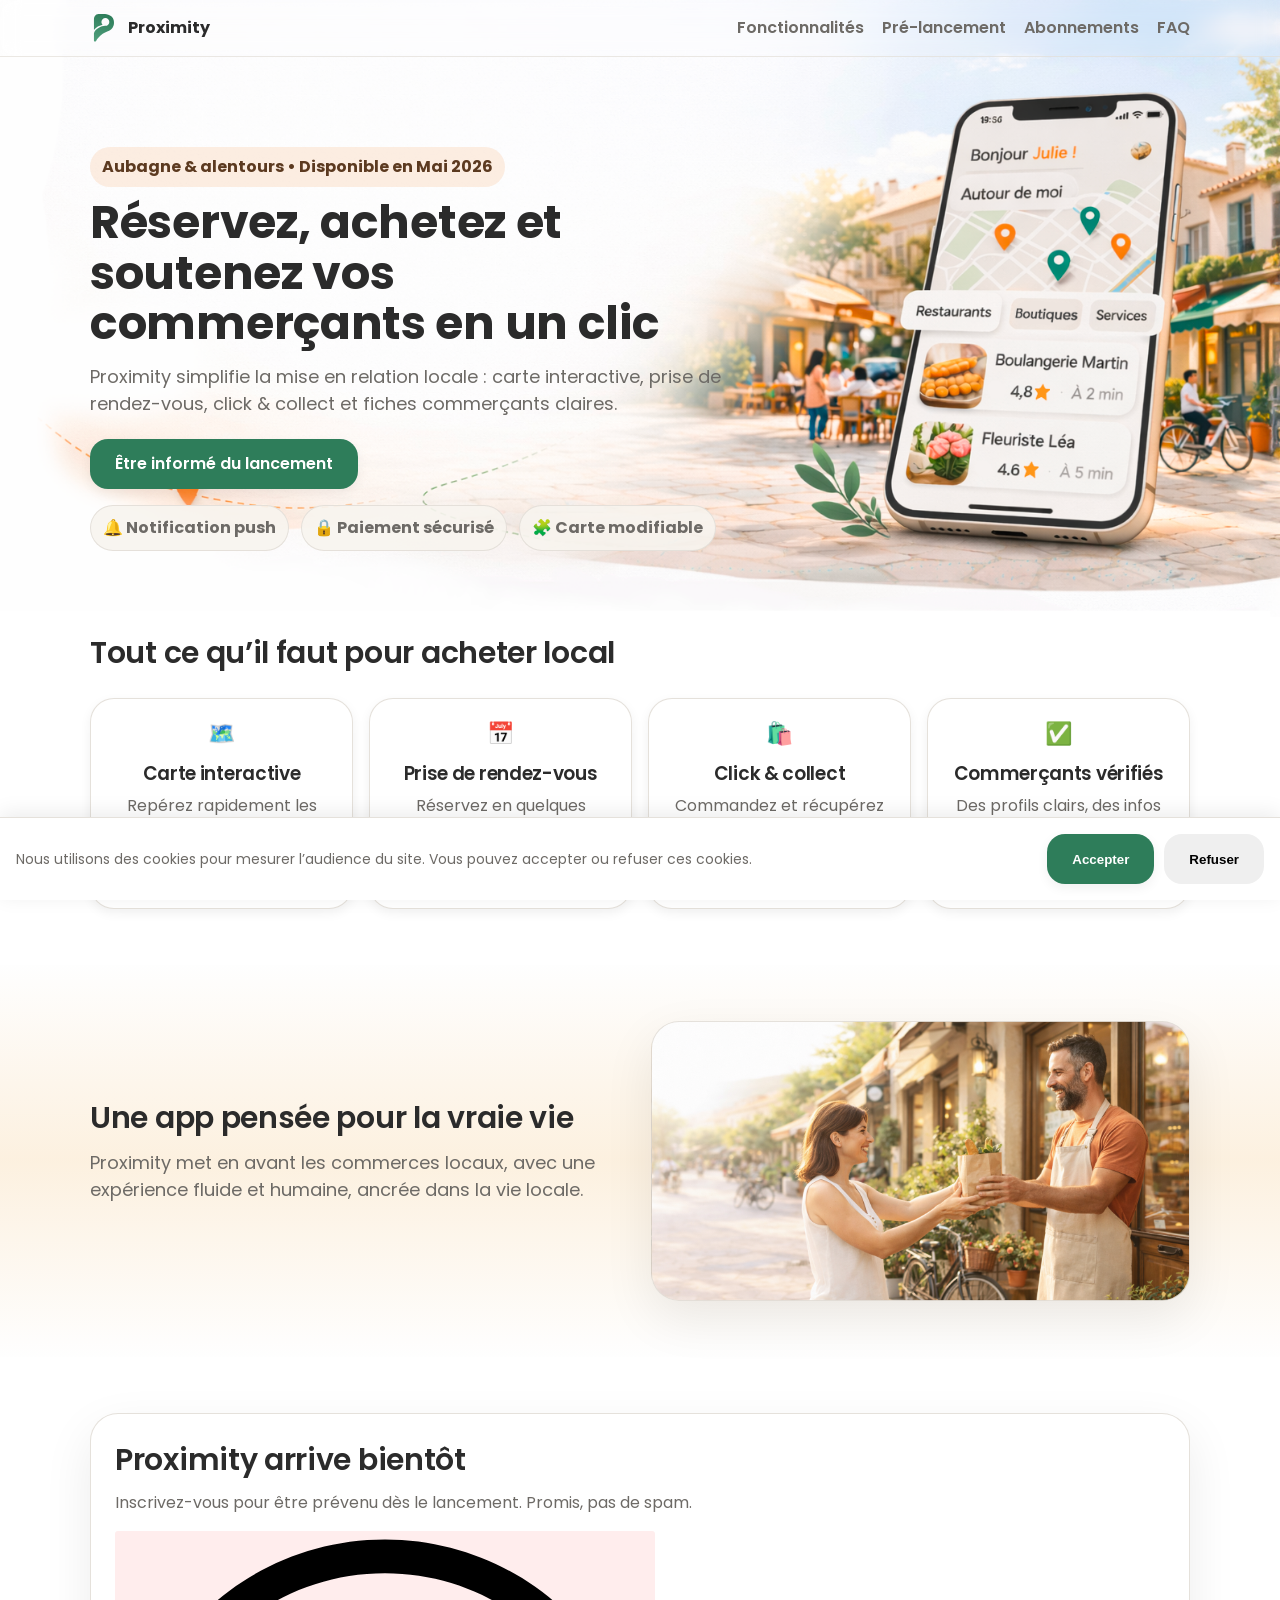
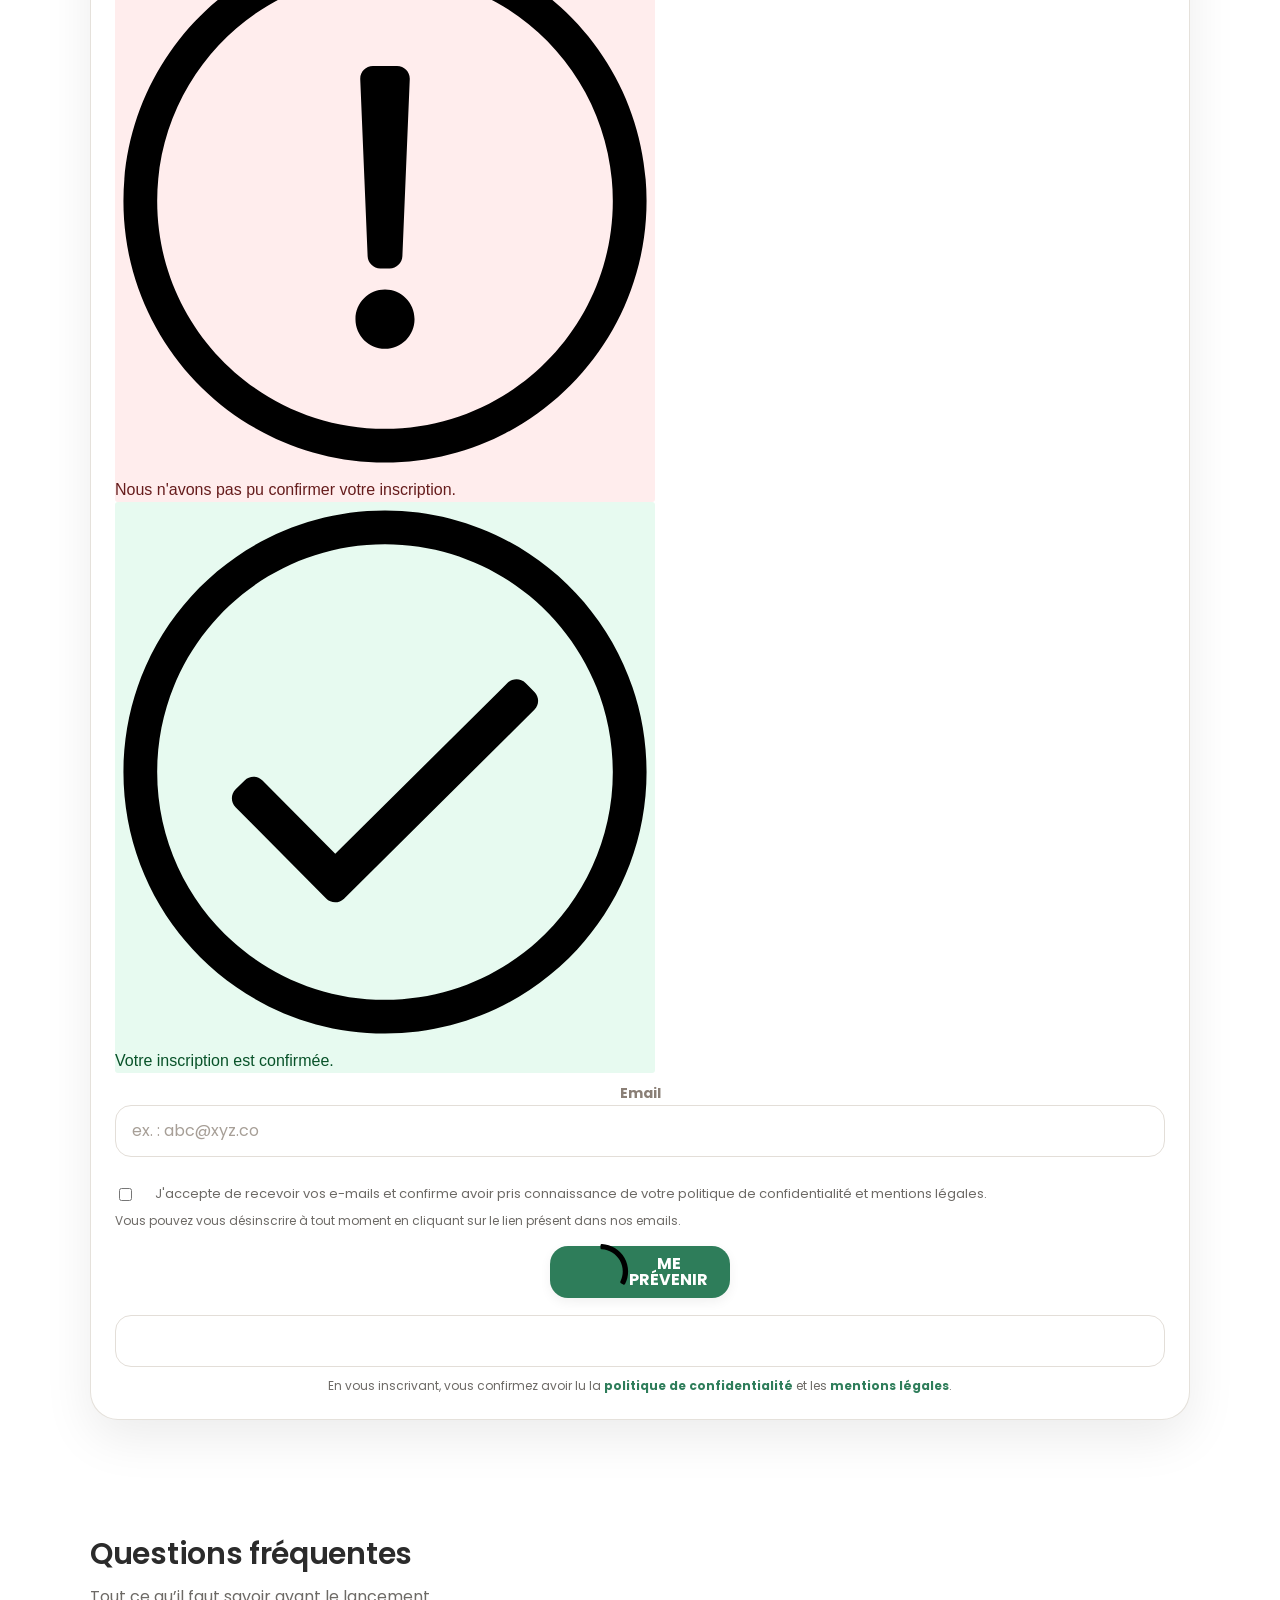
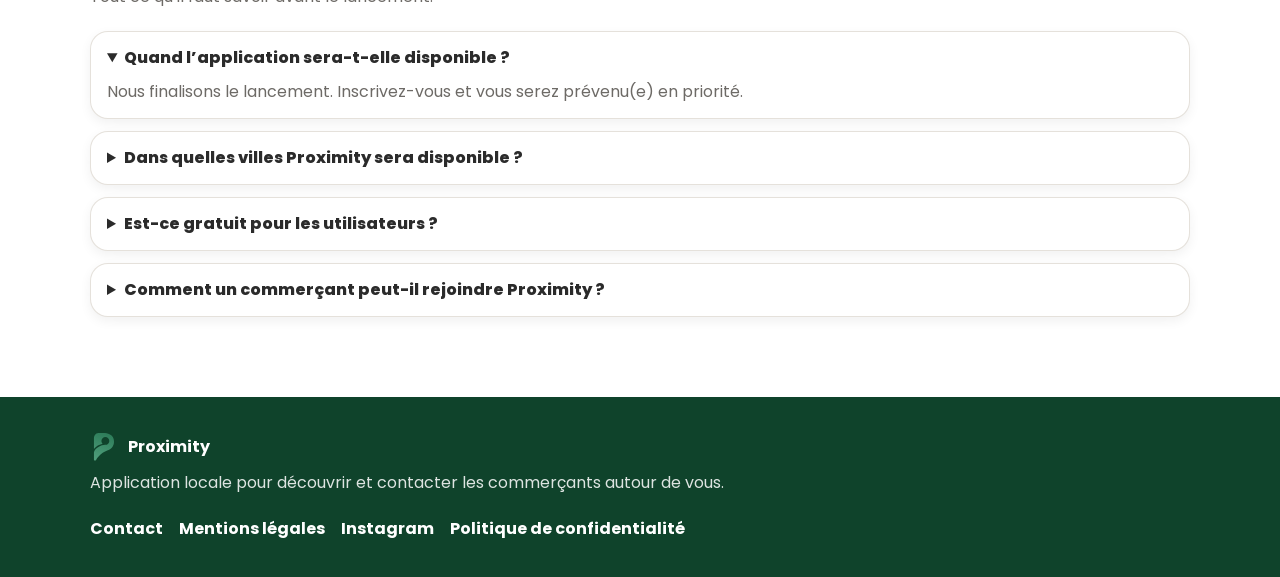
==== commit 28985140: "feat: update" ====
--- a/index.html
+++ b/index.html
@@ -60,8 +60,8 @@
 
         <div class="container hero__inner">
           <div class="hero__content">
-            <p class="pill">Aubagne & alentours • Bientôt disponible</p>
-            <h1>Découvrez les <br> commerçants autour <br> de vous</h1>
+            <p class="pill">Aubagne & alentours • Disponible en Mai 2026</p>
+            <h1>Réservez, achetez et<br> soutenez vos<br> commerçants  en un clic</h1>
             <p class="lead">
               Proximity simplifie la mise en relation locale : carte
               interactive, prise de rendez-vous, click & collect et fiches
@@ -75,9 +75,9 @@
             </div>
 
             <div class="trust">
-              <div class="trust__item">🌿 Simple</div>
-              <div class="trust__item">☀️ Chaleureux</div>
-              <div class="trust__item">📍 Local</div>
+              <div class="trust__item">🔔 Notification push</div>
+              <div class="trust__item">🔒 Paiement sécurisé</div>
+              <div class="trust__item">🧩 Carte modifiable</div>
             </div>
           </div>
 
@@ -90,10 +90,7 @@
         <div class="container">
           <div class="section__head">
             <h2>Tout ce qu’il faut pour acheter local</h2>
-            <p class="muted">
-              Une interface moderne et chaleureuse, facile à prendre en main dès
-              la première utilisation.
-            </p>
+            
           </div>
 
           <div class="grid">
--- a/style.css
+++ b/style.css
@@ -11,10 +11,10 @@
   --placeholder:#A79F97;
 
   --border:#E3DED8;
-  --shadow: 0 4px 12px rgba(0,0,0,.06);
-
-  --radius-lg: 24px;
-  --radius-md: 18px;
+  --shadow:0 4px 12px rgba(0,0,0,.06);
+
+  --radius-lg:24px;
+  --radius-md:18px;
 
   --space-1:4px;
   --space-2:8px;
@@ -30,18 +30,11 @@
 html,body{margin:0;padding:0}
 
 body{
-  font-family:'Poppins', sans-serif;
-  color:var(--text);
-  
-  line-height:1.5;
-}
-body{
   margin:0;
   font-family:'Poppins', sans-serif;
   color:var(--text);
-  
-}
-
+  line-height:1.5;
+}
 
 a{color:inherit}
 
@@ -51,7 +44,7 @@
 }
 
 /* Typography */
-h1, h2, h3{
+h1,h2,h3{
   letter-spacing:-0.3px;
 }
 
@@ -73,7 +66,7 @@
 }
 
 li{
-  list-style: none;
+  list-style:none;
 }
 
 .lead{
@@ -91,11 +84,11 @@
 
 /* Header */
 .header{
-  position: sticky;
-  top: 0;
-  backdrop-filter: blur(10px);
-  border-bottom: 1px solid rgba(227,222,216,.7);
-  z-index: 1000;
+  position:sticky;
+  top:0;
+  backdrop-filter:blur(10px);
+  border-bottom:1px solid rgba(227,222,216,.7);
+  z-index:1000;
 }
 
 .header__inner{
@@ -137,7 +130,7 @@
   color:var(--text);
 }
 
-/* Burger caché en desktop */
+/* Burger */
 .burger{
   display:none;
   background:none;
@@ -158,7 +151,513 @@
   border-radius:999px;
 }
 
-@media (max-width: 650px){
+/* Hero */
+.hero{
+  position:relative;
+  padding:90px 0 24px;
+}
+
+.hero__bg{
+  position:absolute;
+  inset:0;
+  border-bottom-left-radius:48px;
+  border-bottom-right-radius:48px;
+  z-index:-1;
+}
+
+.hero__inner{
+  display:grid;
+  grid-template-columns:1.2fr .8fr;
+  gap:40px;
+  align-items:center;
+}
+
+.pill{
+  display:inline-block;
+  padding:8px 12px;
+  border-radius:999px;
+  background:rgba(244,162,97,.18);
+  color:#5c3a20;
+  font-weight:700;
+  margin:0 0 10px;
+}
+
+.hero__actions{
+  display:flex;
+  gap:12px;
+  flex-wrap:wrap;
+}
+
+.hero__mock{
+  display:flex;
+  justify-content:flex-end;
+  align-items:center;
+}
+
+.hero__visual{
+  width:100%;
+  max-width:none;
+  height:auto;
+  display:block;
+}
+
+/* Buttons */
+.btn{
+  display:inline-flex;
+  align-items:center;
+  justify-content:center;
+  height:50px;
+  padding:0 24px;
+  border-radius:var(--radius-md);
+  font-weight:600;
+  text-decoration:none;
+  border:1px solid transparent;
+  cursor:pointer;
+}
+
+.btn--primary{
+  background:var(--green);
+  color:white;
+  box-shadow:var(--shadow);
+}
+
+.btn--primary:hover{
+  filter:brightness(.98);
+}
+
+.trust{
+  display:flex;
+  gap:12px;
+  margin-top:16px;
+  flex-wrap:wrap;
+}
+
+.trust__item{
+  padding:10px 12px;
+  border-radius:999px;
+  background:rgba(248,244,239,.9);
+  border:1px solid rgba(227,222,216,.9);
+  color:var(--text2);
+  font-weight:700;
+}
+
+/* Sections */
+.section{
+  padding:56px 0;
+}
+
+.section__head{
+  margin-bottom:22px;
+}
+
+/* Features grid */
+.grid{
+  display:grid;
+  grid-template-columns:repeat(4, 1fr);
+  gap:16px;
+  text-align: center;
+}
+
+.card{
+  background:white;
+  border:1px solid rgba(227,222,216,.9);
+  border-radius:var(--radius-lg);
+  padding:18px;
+  box-shadow:var(--shadow);
+}
+
+.icon{
+  font-size:22px;
+}
+
+.card h3{
+  margin:10px 0 6px;
+}
+
+.card p{
+  margin:0;
+  color:var(--text2);
+}
+
+/* Local section */
+.section--local{
+  background:linear-gradient(180deg, rgba(254, 254, 254, 0.85), rgba(252, 239, 220, 0.9), rgba(254, 254, 254, 0.85));
+}
+
+.local{
+  display:grid;
+  grid-template-columns:1fr 1fr;
+  gap:22px;
+  align-items:center;
+}
+
+.list{
+  margin:14px 0 0;
+  padding-left:18px;
+  color:var(--text2);
+}
+
+.local__media{
+  position:relative;
+  min-height:280px;
+  border-radius:28px;
+  overflow:hidden;
+  border:1px solid rgba(227,222,216,.9);
+  box-shadow:0 18px 50px rgba(0,0,0,.08);
+  background-image:url("./assets/images/local-scene.png");
+  background-size:cover;
+  background-position:center;
+}
+
+/* Newsletter */
+.newsletter{
+  background:white;
+  border:1px solid rgba(227,222,216,.9);
+  border-radius:28px;
+  padding:24px;
+  box-shadow:0 18px 50px rgba(0,0,0,.08);
+}
+
+.newsletter__head{
+  margin-bottom:16px;
+}
+
+.form{
+  margin-top:10px;
+}
+
+.label{
+  display:block;
+  font-weight:700;
+  color:var(--label);
+  margin-bottom:8px;
+}
+
+.form__row{
+  display:flex;
+  gap:12px;
+  align-items:center;
+  flex-wrap:wrap;
+}
+
+input[type="email"]{
+  flex:1 1 280px;
+  height:50px;
+  border-radius:var(--radius-md);
+  border:1px solid var(--border);
+  padding:0 16px;
+  font-size:16px;
+  outline:none;
+}
+
+input[type="email"]::placeholder{
+  color:var(--placeholder);
+}
+
+input[type="email"]:focus{
+  border-color:var(--green);
+  box-shadow:0 0 0 4px rgba(46,125,90,.12);
+}
+
+.fineprint{
+  margin:10px 0 0;
+  color:var(--text2);
+  font-size:12px;
+}
+
+.fineprint a{
+  color:var(--green);
+  font-weight:700;
+  text-decoration:none;
+}
+
+.note{
+  margin-top:14px;
+  padding:12px 14px;
+  border-radius:18px;
+  background:rgba(248,244,239,.8);
+  border:1px solid rgba(227,222,216,.9);
+  color:var(--text2);
+}
+
+/* FAQ */
+.faq{
+  display:flex;
+  flex-direction:column;
+  gap:12px;
+}
+
+.faq__item{
+  background:white;
+  border:1px solid rgba(227,222,216,.9);
+  border-radius:18px;
+  padding:14px 16px;
+  box-shadow:var(--shadow);
+}
+
+.faq__item summary{
+  cursor:pointer;
+  font-weight:800;
+}
+
+.faq__item p{
+  color:var(--text2);
+  margin:10px 0 0;
+}
+
+/* Footer */
+.footer{
+  background-color:#0f432b;
+  color:rgba(255,255,255,.92);
+  padding:36px 0;
+  margin-top:24px;
+}
+
+.footer__inner{
+  display:flex;
+  justify-content:space-between;
+  gap:22px;
+  flex-wrap:wrap;
+}
+
+.brand--footer .brand__name{
+  color:white;
+}
+
+.footer__text{
+  margin:10px 0 0;
+  color:rgba(255,255,255,.86);
+}
+
+.footer__links{
+  display:flex;
+  gap:16px;
+  align-items:flex-start;
+}
+
+.footer__links a{
+  color:white;
+  text-decoration:none;
+  font-weight:700;
+}
+
+.footer__links a:hover{
+  opacity:.9;
+}
+
+.hidden{
+  display:none;
+}
+
+/* Cookie banner */
+.cookie-banner{
+  position:fixed;
+  bottom:0;
+  left:0;
+  right:0;
+  background:#fff;
+  border-top:1px solid rgba(227,222,216,.9);
+  padding:16px;
+  box-shadow:0 -4px 20px rgba(0,0,0,.08);
+  display:flex;
+  justify-content:space-between;
+  align-items:center;
+  gap:20px;
+  z-index:9999;
+}
+
+.cookie-banner p{
+  margin:0;
+  font-size:14px;
+  color:var(--text2);
+}
+
+.cookie-actions{
+  display:flex;
+  gap:10px;
+}
+
+/* Brevo form skin (Proximity) — CLEAN */
+.brevo{
+  margin-top:12px;
+}
+
+.sib-form{
+  background:transparent !important;
+}
+
+#sib-container{
+  max-width:100% !important;
+  background:transparent !important;
+  border:0 !important;
+  border-radius:0 !important;
+  padding:0 !important;
+  text-align:left !important;
+}
+
+#sib-container,
+#sib-container *{
+  font-family:'Poppins', sans-serif !important;
+}
+
+#sib-container .sib-form-block{
+  padding:0 !important;
+  margin:0 !important;
+}
+
+#sib-container .entry__label{
+  font-weight:700 !important;
+  color:var(--label) !important;
+  font-size:14px !important;
+  margin:0 0 8px !important;
+}
+
+#sib-container .entry__field{
+  width:100% !important;
+}
+
+#sib-container input#EMAIL,
+#sib-container input[type="email"],
+#sib-container input[type="text"]{
+  width:100% !important;
+  height:52px !important;
+  border-radius:16px !important;
+  border:1px solid var(--border) !important;
+  background:#fff !important;
+  padding:0 16px !important;
+  font-size:16px !important;
+  color:var(--text) !important;
+  box-shadow:none !important;
+  outline:none !important;
+}
+
+#sib-container input::placeholder{
+  color:var(--placeholder) !important;
+}
+
+#sib-container input:focus{
+  border-color:rgba(46,125,90,.55) !important;
+  box-shadow:0 0 0 4px rgba(46,125,90,.12) !important;
+}
+
+#sib-container .entry_mcq{
+  margin-top:12px !important;
+}
+
+#sib-container .entry__choice label{
+  display:flex !important;
+  align-items:flex-start !important;
+  gap:10px !important;
+}
+
+#sib-container .entry__choice p{
+  margin:0 !important;
+  display:inline !important;
+}
+
+#sib-container .entry__choice .checkbox{
+  margin-top:2px !important;
+}
+
+#sib-container .entry__choice span[style]{
+  font-size:13px !important;
+  color:var(--text2) !important;
+  line-height:1.45 !important;
+}
+
+#sib-container .entry__specification{
+  display:block !important;
+  margin-top:8px !important;
+  font-size:12px !important;
+  color:var(--text2) !important;
+}
+
+#sib-container button{
+  height:52px !important;
+  border-radius:18px !important;
+  border:0 !important;
+  background:var(--green) !important;
+  color:#fff !important;
+  font-weight:700 !important;
+  cursor:pointer !important;
+  box-shadow:var(--shadow) !important;
+  width:auto !important;
+  min-width:180px !important;
+  display:inline-flex !important;
+  align-items:center !important;
+  justify-content:center !important;
+  text-align:center !important;
+  line-height:1 !important;
+  padding:0 22px !important;
+}
+
+#sib-container button:hover{
+  filter:brightness(.98) !important;
+}
+
+#sib-container button,
+#sib-container button *{
+  color:#fff !important;
+}
+
+#sib-container .sib-form-block[style*="text-align: left"],
+#sib-container .sib-form-block{
+  text-align:center !important;
+}
+
+.brevo-legal{
+  margin:10px 0 0;
+  font-size:12px;
+  color:var(--text2);
+  text-align:center;
+}
+
+.brevo-legal a{
+  color:var(--green);
+  font-weight:700;
+  text-decoration:none;
+}
+
+.brevo-legal a:hover{
+  opacity:.9;
+}
+
+/* Responsive */
+@media (max-width:980px){
+  .hero{
+    padding:15px;
+  }
+
+  .hero__inner{
+    grid-template-columns:1fr;
+    text-align:left;
+  }
+
+  .lead{
+    max-width:390px;
+  }
+
+  .hero__mock{
+    display:none;
+  }
+
+  .grid{
+    grid-template-columns:repeat(2, 1fr);
+  }
+
+  .local{
+    grid-template-columns:1fr;
+  }
+}
+
+@media (max-width:670px){
+  .lead{
+    color:#2B2B2B;
+    max-width: 300px;
+  }
+}
+
+@media (max-width:650px){
   .burger{
     display:flex;
   }
@@ -188,552 +687,51 @@
   }
 }
 
-/* Hero */
-.hero{
-  position:relative;
-  padding: 90px 0 24px;
-}
-
-.hero__bg{
-  position:absolute;
-  inset:0;
-  border-bottom-left-radius:48px;
-  border-bottom-right-radius:48px;
-  z-index:-1;
-}
-
-.hero__inner{
-  display:grid;
-  grid-template-columns:1.2fr .8fr;
-  gap:40px;
-  align-items:center;
-}
-
-.pill{
-  display:inline-block;
-  padding:8px 12px;
-  border-radius:999px;
-  background:rgba(244,162,97,.18);
-  color:#5c3a20;
-  font-weight:700;
-  margin:0 0 10px;
-}
-
-.hero__actions{
-  display:flex;
-  gap:12px;
-  flex-wrap:wrap;
-}
-
-/* Buttons */
-.btn{
-  display:inline-flex;
-  align-items:center;
-  justify-content:center;
-  height:50px;
-  padding:0 24px;
-  border-radius:var(--radius-md);
-  font-weight:600;
-  text-decoration:none;
-  border:1px solid transparent;
-  cursor:pointer;
-}
-
-.btn--primary{
-  background:var(--green);
-  color:white;
-  box-shadow:var(--shadow);
-}
-
-.btn--primary:hover{
-  filter:brightness(.98);
-}
-
-
-.trust{
-  display:flex;
-  gap:12px;
-  margin-top:16px;
-  flex-wrap:wrap;
-}
-
-.trust__item{
-  padding:10px 12px;
-  border-radius:999px;
-  background:rgba(248,244,239,.9);
-  border:1px solid rgba(227,222,216,.9);
-  color:var(--text2);
-  font-weight:700;
-}
-
-.hero__mock{
-  display:flex;
-  justify-content:flex-end;
-  align-items:center;
-}
-
-.hero__visual{
-  width:100%;
-  max-width:none;
-  height:auto;
-  display:block;
-}
-
-/* Sections */
-.section{
-  padding:56px 0;
-}
-
-.section__head{
-  margin-bottom:22px;
-}
-
-/* Features grid */
-.grid{
-  display:grid;
-  grid-template-columns:repeat(4, 1fr);
-  gap:16px;
-}
-
-.card{
-  background:white;
-  border:1px solid rgba(227,222,216,.9);
-  border-radius:var(--radius-lg);
-  padding:18px;
-  box-shadow:var(--shadow);
-}
-
-.icon{
-  font-size:22px;
-}
-
-.card h3{
-  margin:10px 0 6px;
-}
-
-.card p{
-  margin:0;
-  color:var(--text2);
-}
-
-/* Local section */
-.section--local{
-  background:linear-gradient(180deg, rgba(254, 254, 254, 0.85), rgba(252, 239, 220, 0.9), rgba(254, 254, 254, 0.85));
-}
-
-.local{
-  display:grid;
-  grid-template-columns:1fr 1fr;
-  gap:22px;
-  align-items:center;
-}
-
-.list{
-  margin:14px 0 0;
-  padding-left:18px;
-  color:var(--text2);
-}
-
-.local__media{
-  position:relative;
-  min-height:280px;
-  border-radius:28px;
-  overflow:hidden;
-  border:1px solid rgba(227,222,216,.9);
-  box-shadow:0 18px 50px rgba(0,0,0,.08);
-
-  background-image:url("./assets/images/local-scene.png");
-  background-size:cover;
-  background-position:center;
-}
-
-
-
-/* Newsletter */
-.newsletter{
-  background:white;
-  border:1px solid rgba(227,222,216,.9);
-  border-radius:28px;
-  padding:24px;
-  box-shadow:0 18px 50px rgba(0,0,0,.08);
-}
-
-.newsletter__head{
-  margin-bottom:16px;
-}
-
-.form{
-  margin-top:10px;
-}
-
-.label{
-  display:block;
-  font-weight:700;
-  color:var(--label);
-  margin-bottom:8px;
-}
-
-.form__row{
-  display:flex;
-  gap:12px;
-  align-items:center;
-  flex-wrap:wrap;
-}
-
-input[type="email"]{
-  flex:1 1 280px;
-  height:50px;
-  border-radius:var(--radius-md);
-  border:1px solid var(--border);
-  padding:0 16px;
-  font-size:16px;
-  outline:none;
-}
-
-input[type="email"]::placeholder{
-  color:var(--placeholder);
-}
-
-input[type="email"]:focus{
-  border-color:var(--green);
-  box-shadow:0 0 0 4px rgba(46,125,90,.12);
-}
-
-.fineprint{
-  margin:10px 0 0;
-  color:var(--text2);
-  font-size:12px;
-}
-
-.fineprint a{
-  color:var(--green);
-  font-weight:700;
-  text-decoration:none;
-}
-
-.note{
-  margin-top:14px;
-  padding:12px 14px;
-  border-radius:18px;
-  background:rgba(248,244,239,.8);
-  border:1px solid rgba(227,222,216,.9);
-  color:var(--text2);
-}
-
-/* FAQ */
-.faq{
-  display:flex;
-  flex-direction:column;
-  gap:12px;
-}
-
-.faq__item{
-  background:white;
-  border:1px solid rgba(227,222,216,.9);
-  border-radius:18px;
-  padding:14px 16px;
-  box-shadow:var(--shadow);
-}
-
-.faq__item summary{
-  cursor:pointer;
-  font-weight:800;
-}
-
-.faq__item p{
-  color:var(--text2);
-  margin:10px 0 0;
-}
-
-/* Footer */
-.footer{
-  background-color: #0f432b;
-  color:rgba(255,255,255,.92);
-  padding:36px 0;
-  margin-top:24px;
-}
-
-.footer__inner{
-  display:flex;
-  justify-content:space-between;
-  gap:22px;
-  flex-wrap:wrap;
-}
-
-.brand--footer .brand__name{
-  color:white;
-}
-
-.footer__text{
-  margin:10px 0 0;
-  color:rgba(255,255,255,.86);
-}
-
-.footer__links{
-  display:flex;
-  gap:16px;
-  align-items:flex-start;
-}
-
-.footer__links a{
-  color:white;
-  text-decoration:none;
-  font-weight:700;
-}
-
-.footer__links a:hover{
-  opacity:.9;
-}
-
-.hidden{
-  display:none;
-}
-
-@media (max-width: 450px){
-
-  .footer__links{
-    flex-direction: column;
-    gap:10px;
-    align-items:flex-start;
-  }
-  .footer__inner{
-    flex-direction:column;
-    gap:20px;
-  }
-
-}
-/* Responsive */
-@media (max-width: 980px){
-.hero{
-  
-  padding: 15px;
-}
-  .hero__inner{
-    grid-template-columns:1fr;
-    text-align:left;
-  }
-.lead{
-  max-width: 390px;
-}
-  .hero__mock{
-    display:none;
-  }
-.grid{
-    grid-template-columns:repeat(2, 1fr);
-  }
-  .local{
-    grid-template-columns:1fr;
-  }
-}
-  
-
-
-@media (max-width: 520px){
-  .grid{
-    grid-template-columns:1fr;
-  }
-  h2{
-    font-size:26px;
-  }
-}
-
-.cookie-banner{
-  position:fixed;
-  bottom:0;
-  left:0;
-  right:0;
-  background:#fff;
-  border-top:1px solid rgba(227,222,216,.9);
-  padding:16px;
-  box-shadow:0 -4px 20px rgba(0,0,0,.08);
-  display:flex;
-  justify-content:space-between;
-  align-items:center;
-  gap:20px;
-  z-index:9999;
-}
-
-.cookie-banner p{
-  margin:0;
-  font-size:14px;
-  color:var(--text2);
-}
-
-.cookie-actions{
-  display:flex;
-  gap:10px;
-}
-
 @media (max-width:600px){
   .cookie-banner{
     flex-direction:column;
     align-items:flex-start;
   }
 }
-
-/* =========================
-   Brevo form skin (Proximity) — CLEAN
-   ========================= */
-
-   .brevo{
-    margin-top: 12px;
-  }
-  
-  /* Retire le fond gris du wrapper Brevo */
-  .sib-form{
-    background: transparent !important;
-  }
-  
-  /* Container Brevo (enlève les inline styles: bordure bleue + radius 3px) */
-  #sib-container{
-    max-width: 100% !important;
-    background: transparent !important;
-    border: 0 !important;
-    border-radius: 0 !important;
-    padding: 0 !important;
-    text-align: left !important; /* important: sinon ça centre tout */
-  }
-  
-  /* Reset typographie */
-  #sib-container, #sib-container *{
-    font-family: 'Poppins', sans-serif !important;
-  }
-  
-  /* Enlève les paddings en dur de Brevo */
-  #sib-container .sib-form-block{
-    padding: 0 !important;
-    margin: 0 !important;
-  }
-  
-  /* EMAIL label */
-  #sib-container .entry__label{
-    font-weight: 700 !important;
-    color: var(--label) !important;
-    font-size: 14px !important;
-    margin: 0 0 8px !important;
-  }
-  
-  /* Champ email */
-  #sib-container .entry__field{
-    width: 100% !important;
-  }
-  
-  #sib-container input#EMAIL,
-  #sib-container input[type="email"],
-  #sib-container input[type="text"]{
-    width: 100% !important;
-    height: 52px !important;
-    border-radius: 16px !important; /* plus doux */
-    border: 1px solid var(--border) !important;
-    background: #fff !important;
-    padding: 0 16px !important;
-    font-size: 16px !important;
-    color: var(--text) !important;
-    box-shadow: none !important; /* supprime contour chelou */
-    outline: none !important;
-  }
-  
-  #sib-container input::placeholder{
-    color: var(--placeholder) !important;
-  }
-  
-  #sib-container input:focus{
-    border-color: rgba(46,125,90,.55) !important;
-    box-shadow: 0 0 0 4px rgba(46,125,90,.12) !important;
-  }
-  
-  /* Checkbox RGPD : alignement propre */
-  #sib-container .entry_mcq{
-    margin-top: 12px !important;
-  }
-  
-  #sib-container .entry__choice label{
-    display: flex !important;
-    align-items: flex-start !important;
-    gap: 10px !important;
-  }
-  
-  /* IMPORTANT : Brevo met un <p> dans le texte -> on l'annule */
-  #sib-container .entry__choice p{
-    margin: 0 !important;
-    display: inline !important;
-  }
-  
-  #sib-container .entry__choice .checkbox{
-    margin-top: 2px !important;
-  }
-  
-  /* Texte RGPD */
-  #sib-container .entry__choice span[style]{
-    font-size: 13px !important;
-    color: var(--text2) !important;
-    line-height: 1.45 !important;
-  }
-  
-  /* Phrase “Vous pouvez vous désinscrire…” */
-  #sib-container .entry__specification{
-    display: block !important;
-    margin-top: 8px !important;
-    font-size: 12px !important;
-    color: var(--text2) !important;
-  }
-  
-  /* Bouton : pas full width “3km”, style Proximity */
-  /* Bouton : style Proximity + texte parfaitement centré */
-#sib-container button{
-  height: 52px !important;
-  border-radius: 18px !important;
-  border: 0 !important;
-  background: var(--green) !important;
-  color: #fff !important;
-  font-weight: 700 !important;
-  cursor: pointer !important;
-  box-shadow: var(--shadow) !important;
-
-  width: auto !important;
-  min-width: 180px !important;
-
-  /* ✅ fix centrage texte */
-  display: inline-flex !important;
-  align-items: center !important;
-  justify-content: center !important;
-  text-align: center !important;
-  line-height: 1 !important;
-
-  /* padding OK (ne décale plus grâce au flex) */
-  padding: 0 22px !important;
-}
-  
-  #sib-container button:hover{
-    filter: brightness(.98) !important;
-  }
-  
-  /* Le texte dans le bouton */
-  #sib-container button,
-  #sib-container button *{
-    color: #fff !important;
-  }
-  
-  /* Centre le bouton (comme sur ta capture) */
-  #sib-container .sib-form-block[style*="text-align: left"],
-  #sib-container .sib-form-block{
-    text-align: center !important;
-  }
-  
-  /* Ligne “liens légaux” que tu as ajoutée */
-  .brevo-legal{
-    margin: 10px 0 0;
-    font-size: 12px;
-    color: var(--text2);
-    text-align: center;
-  }
-  
-  .brevo-legal a{
-    color: var(--green);
-    font-weight: 700;
-    text-decoration: none;
-  }
-  .brevo-legal a:hover{
-    opacity: .9;
-  }
-
+@media (max-width:570px){
+  .lead{
+    color:#2B2B2B;
+    max-width: 270px;
+  }
+}
+
+@media (max-width:520px){
+  .grid{
+    grid-template-columns:1fr;
+  }
+
+  h2{
+    font-size:26px;
+  }
+}
+@media (max-width:500px){
+  .lead{
+    color:#2B2B2B;
+    max-width: 220px;
+  }
+}
+@media (max-width:470px){
+  .lead{
+    color:#2B2B2B;
+    max-width: 340px;
+  }
+}
+
+
+@media (max-width:450px){
+  .footer__links{
+    flex-direction:column;
+    gap:10px;
+    align-items:flex-start;
+  }
+
+  .footer__inner{
+    flex-direction:column;
+    gap:20px;
+  }
+}
--- a/index.css
+++ b/index.css
@@ -11,10 +11,37 @@
       background-image:url("./assets/images/hero-proximity-mobile.png");
       
     }
-    @media (max-width: 450px){
+    @media (max-width: 670px){
         body{
-          background-image: none;
+          background-image:url("./assets/images/hero-proximity-mobile2.png");
+          
+        }
+    
+    @media (max-width: 570px){
+            body{
+              background-image:url("./assets/images/hero-proximity-mobile3.png");
+              
+            }
+            @media (max-width: 525px){
+                body{
+                  background-image:url("./assets/images/hero-proximity-mobile4.png");
+                  
+                }
+    @media (max-width: 470px){
+        body{
+          background-image: url("./assets/images/hero-proximity-mobile5.png");
+          
           
         }
   }
-  }+  @media (max-width: 460px){
+    body{
+      background-image: none;
+      
+      
+    }
+}
+  }
+}
+  }
+}
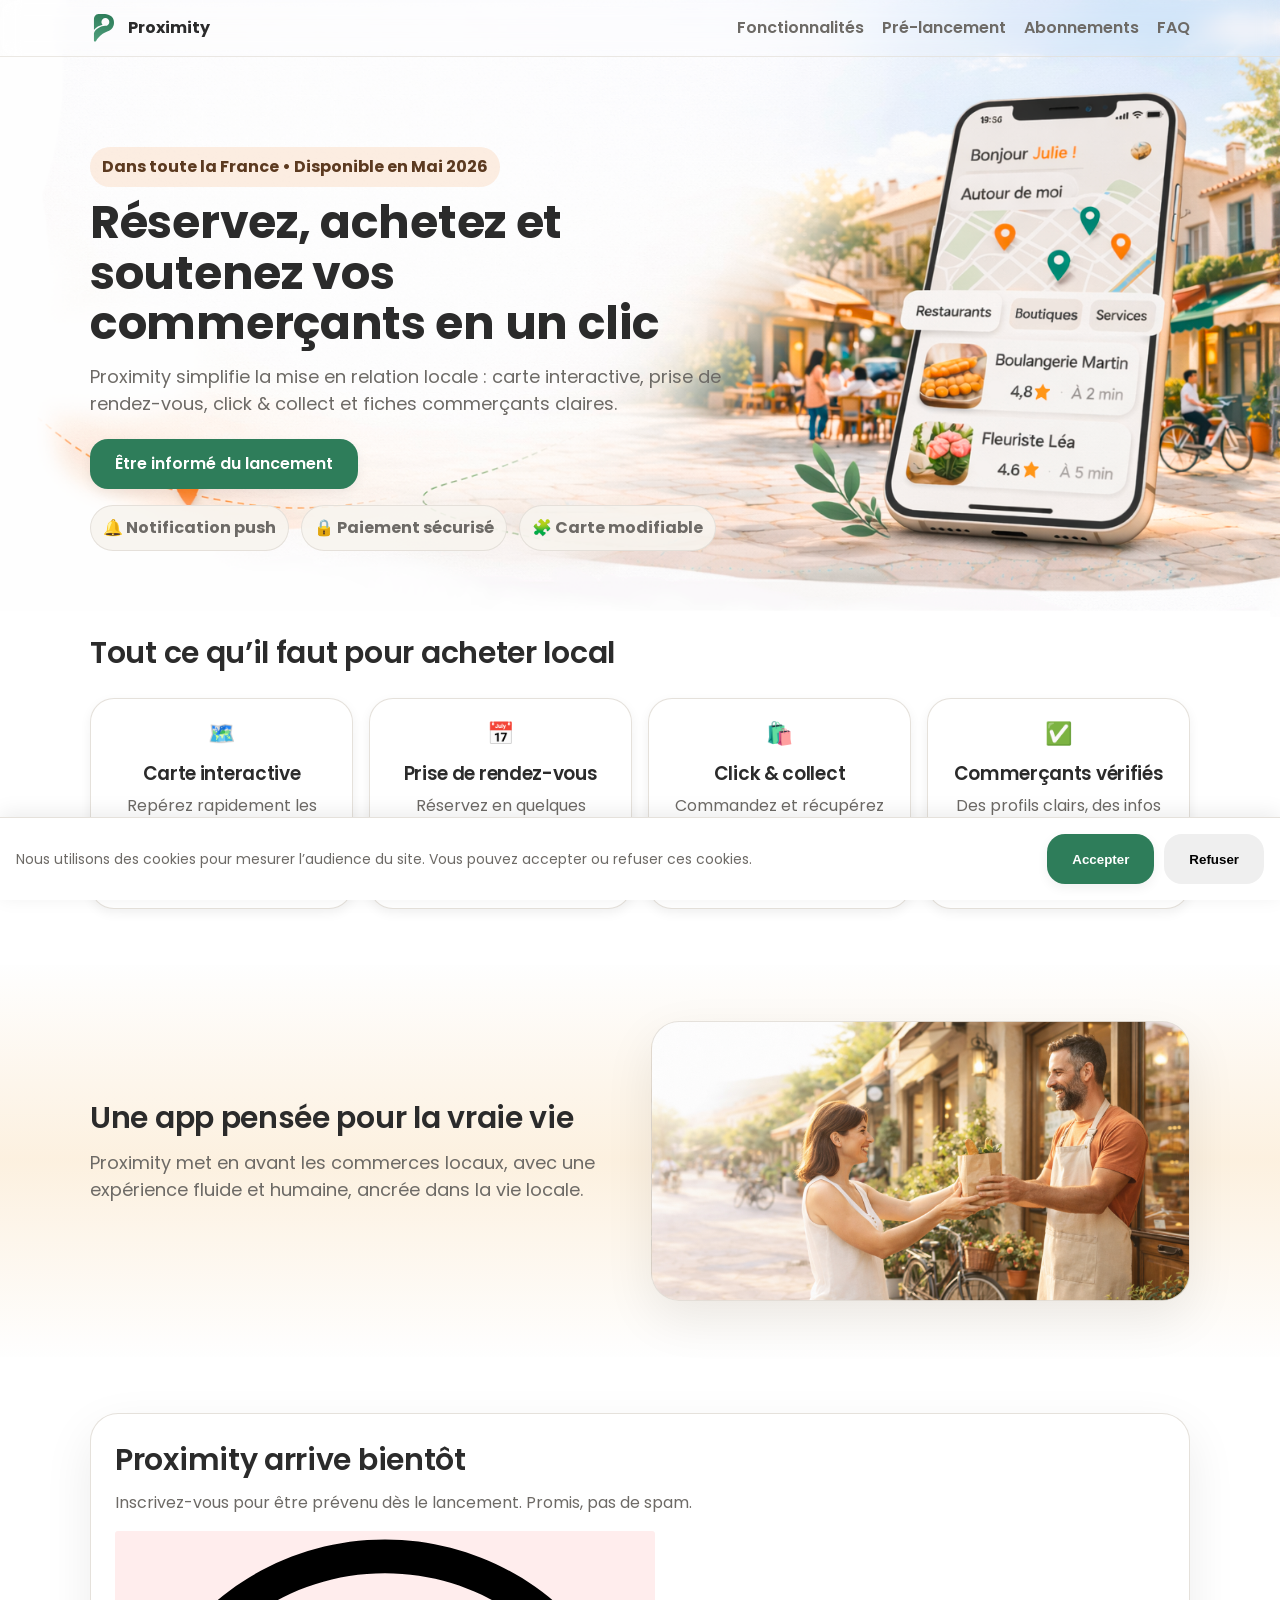
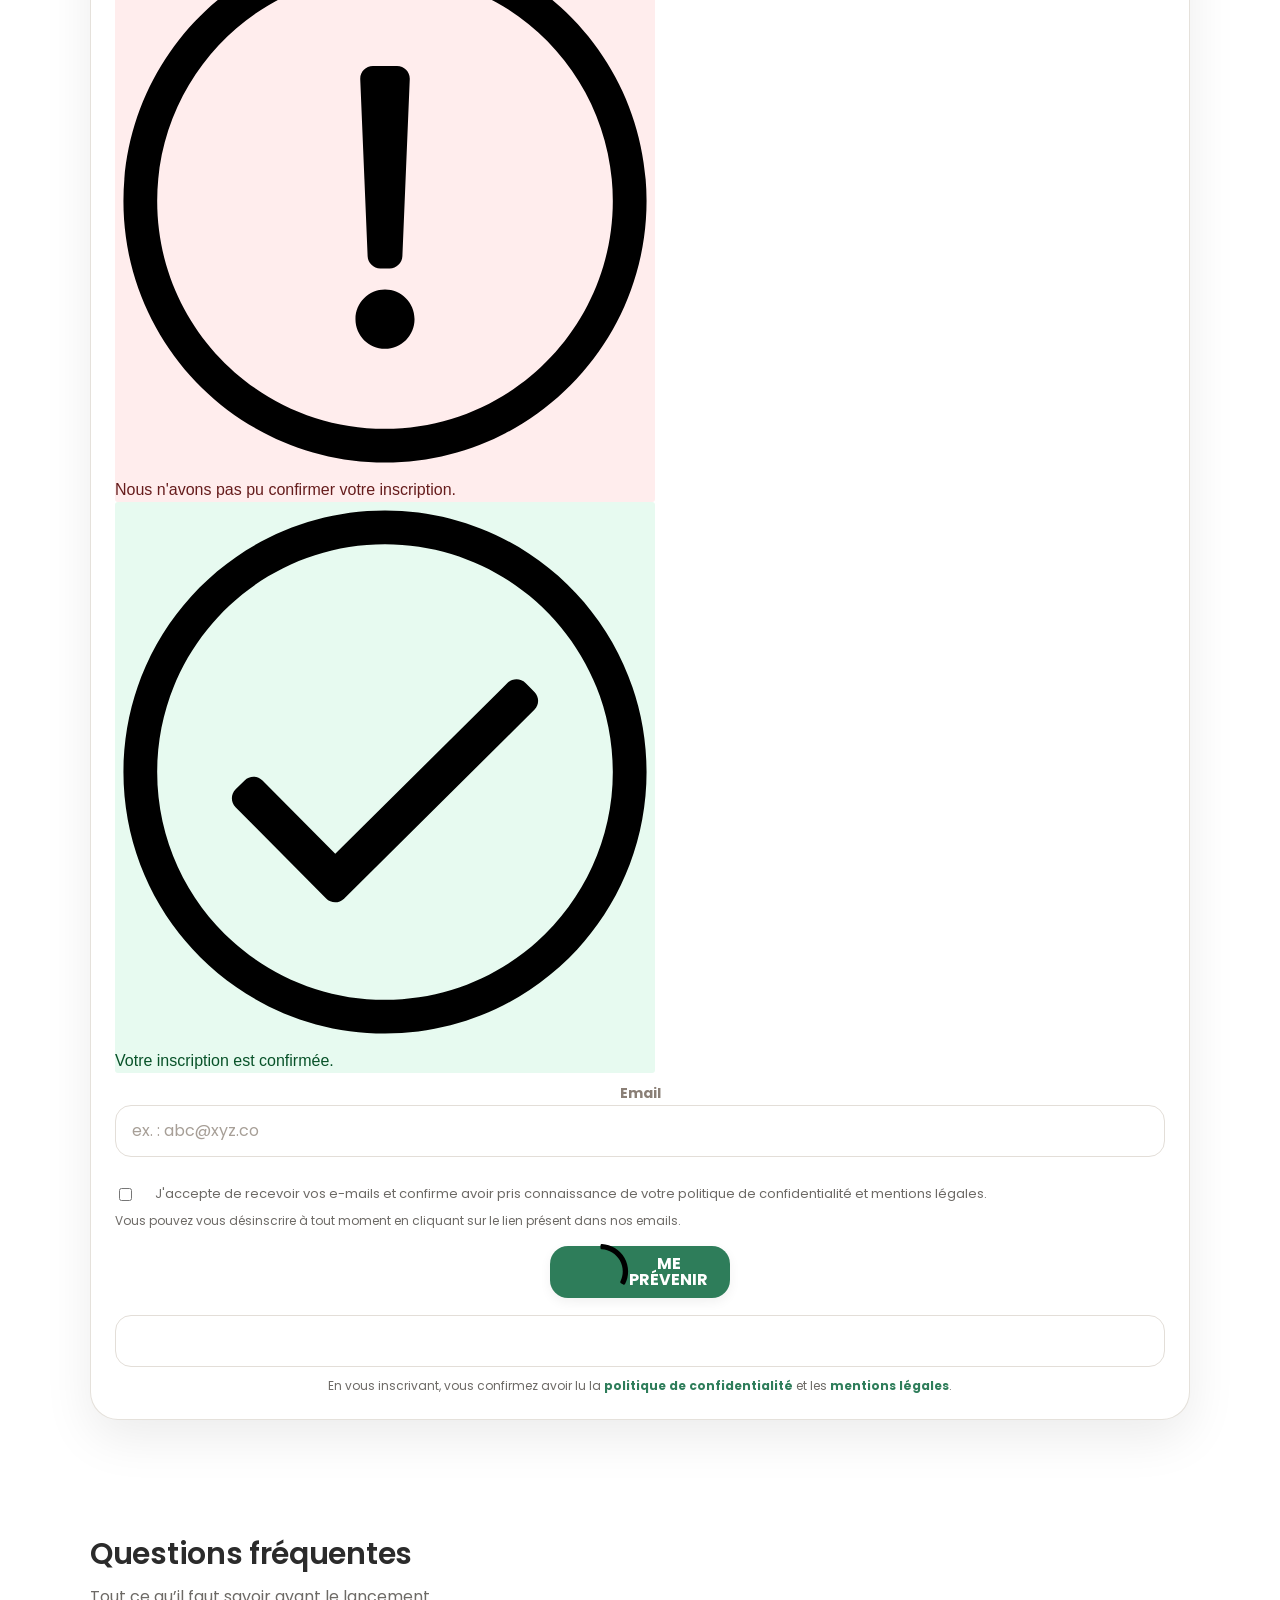
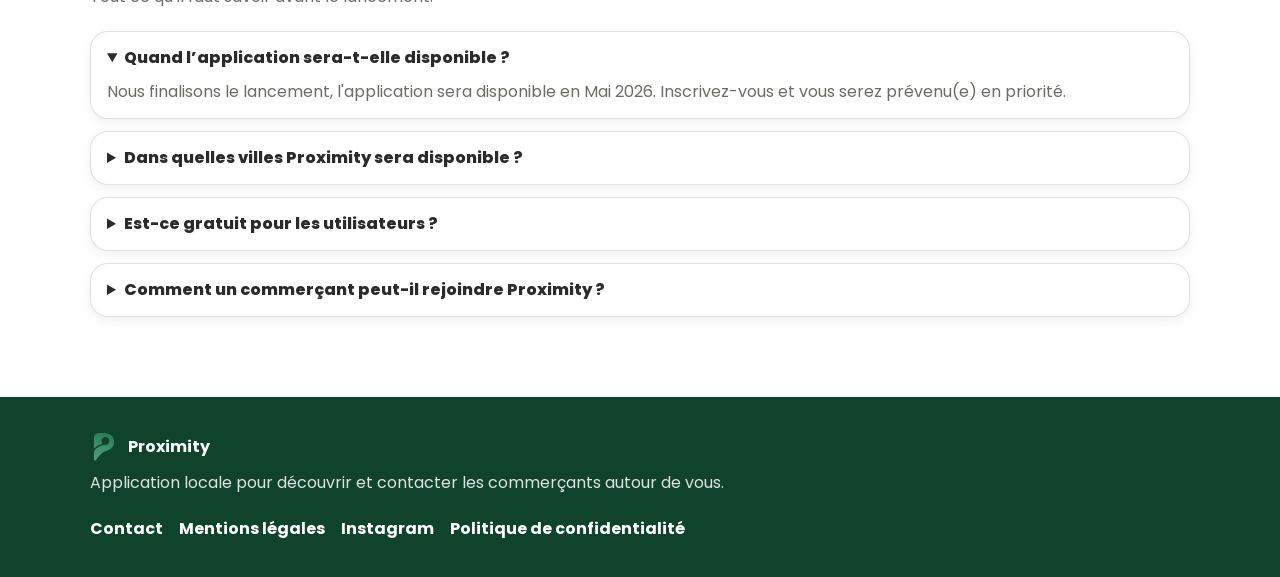
==== commit 3a803e05: "feat: update date" ====
--- a/index.html
+++ b/index.html
@@ -60,7 +60,7 @@
 
         <div class="container hero__inner">
           <div class="hero__content">
-            <p class="pill">Aubagne & alentours • Disponible en Mai 2026</p>
+            <p class="pill">Dans toute la France • Disponible en Mai 2026</p>
             <h1>Réservez, achetez et<br> soutenez vos<br> commerçants  en un clic</h1>
             <p class="lead">
               Proximity simplifie la mise en relation locale : carte
@@ -474,7 +474,7 @@
             <details class="faq__item" open>
               <summary>Quand l’application sera-t-elle disponible ?</summary>
               <p>
-                Nous finalisons le lancement. Inscrivez-vous et vous serez
+                Nous finalisons le lancement, l'application sera disponible en Mai 2026. Inscrivez-vous et vous serez
                 prévenu(e) en priorité.
               </p>
             </details>
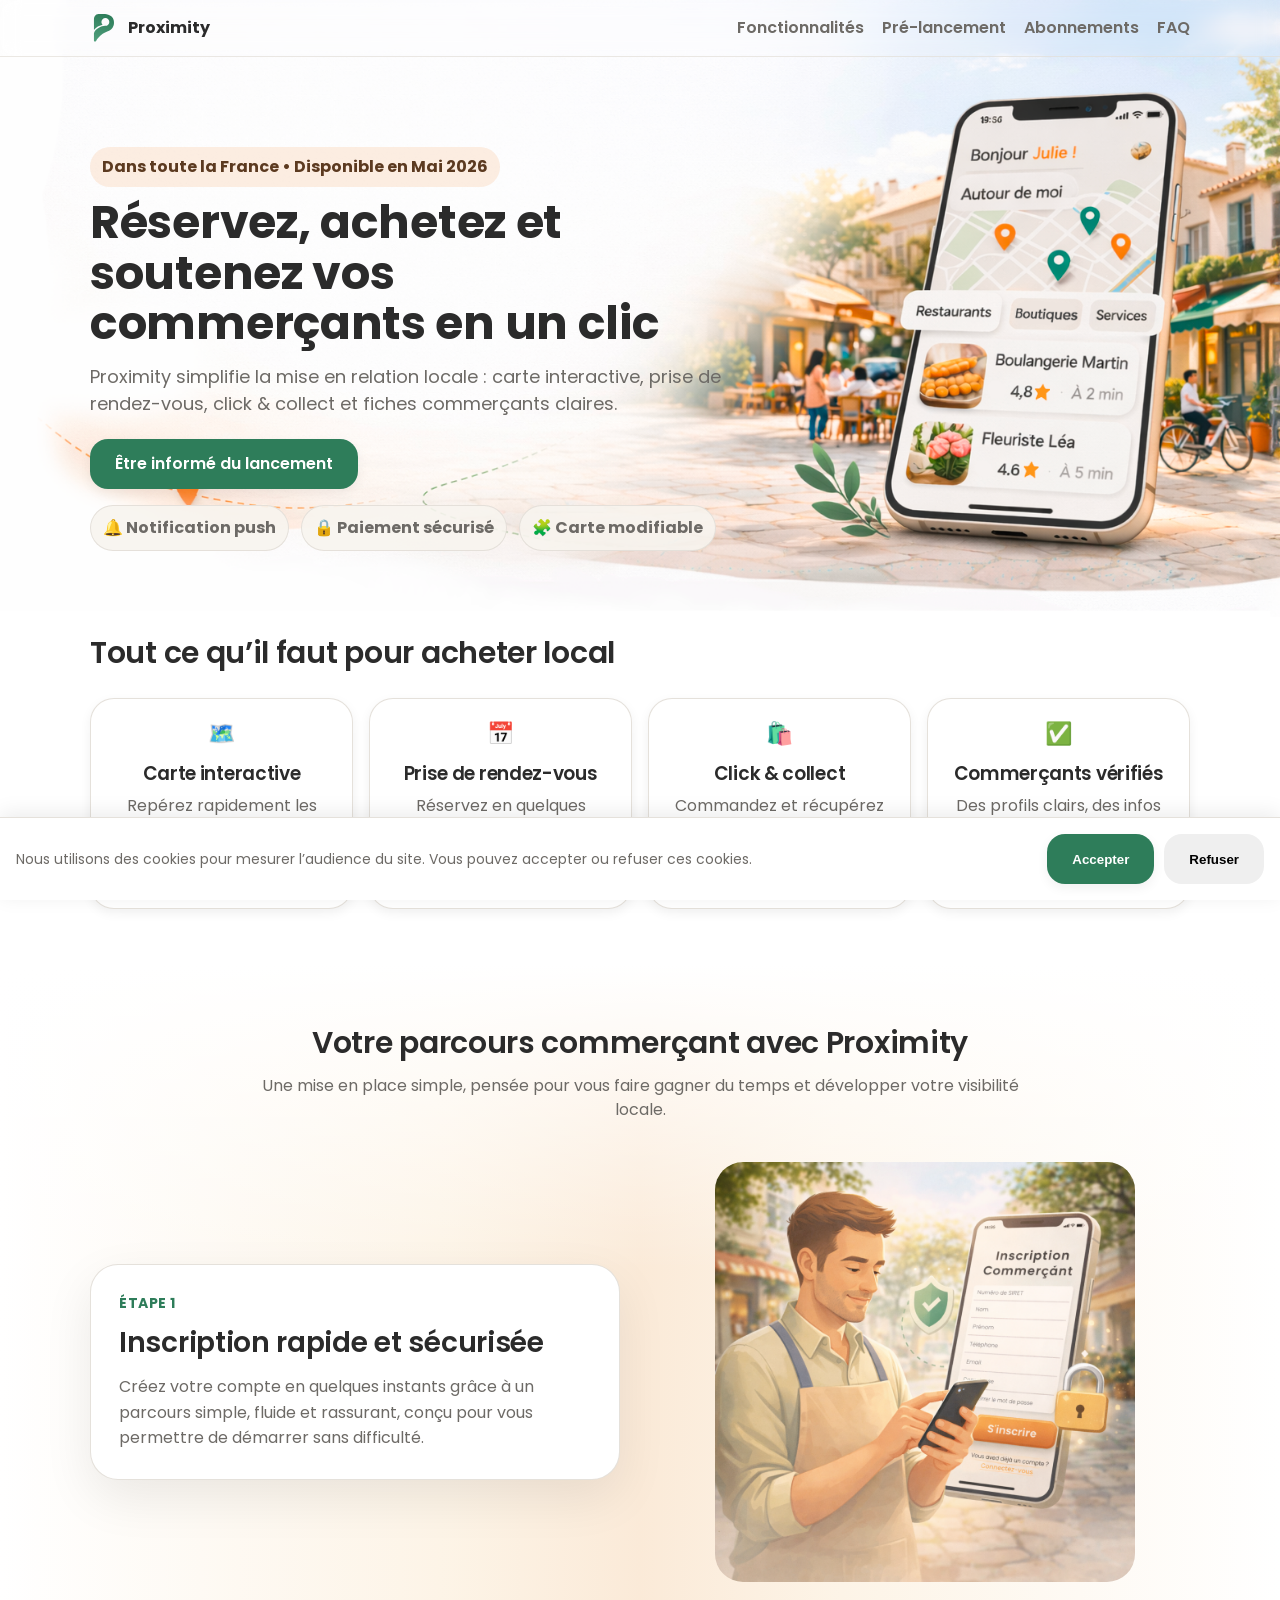
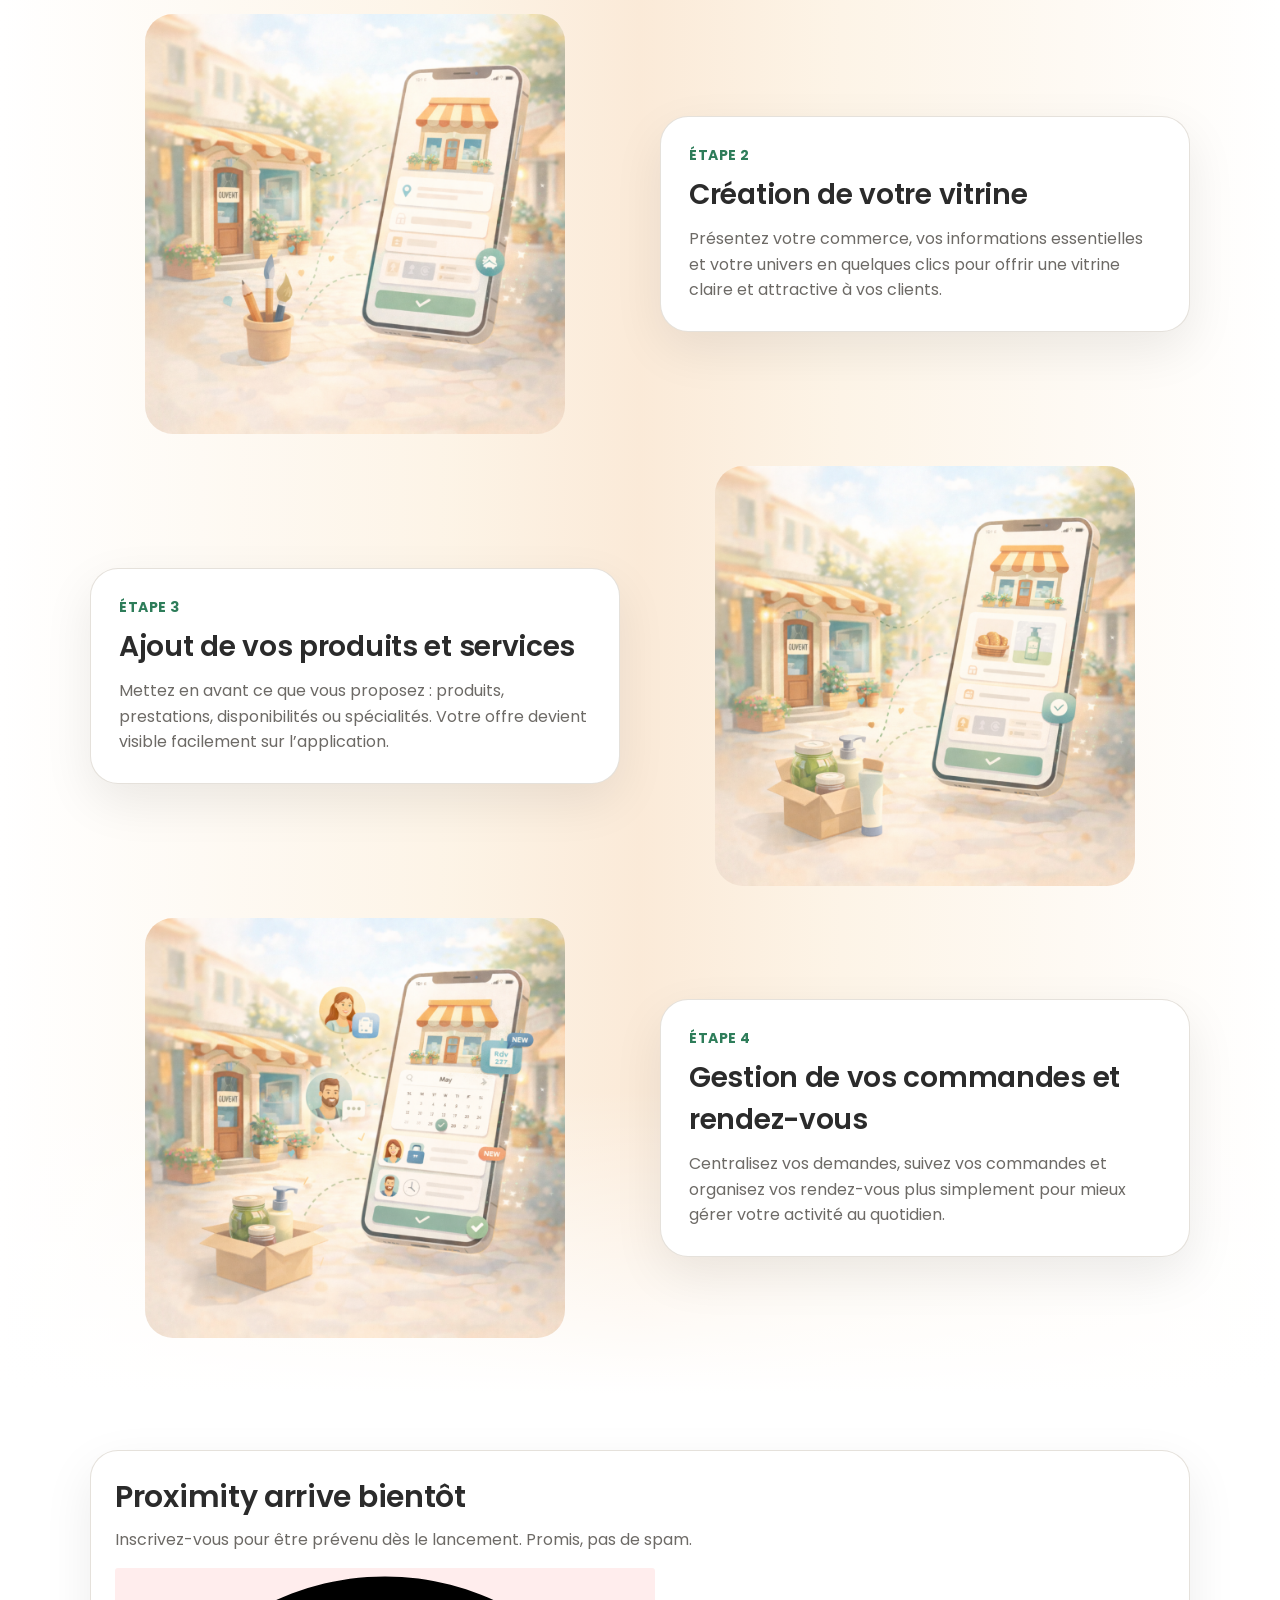
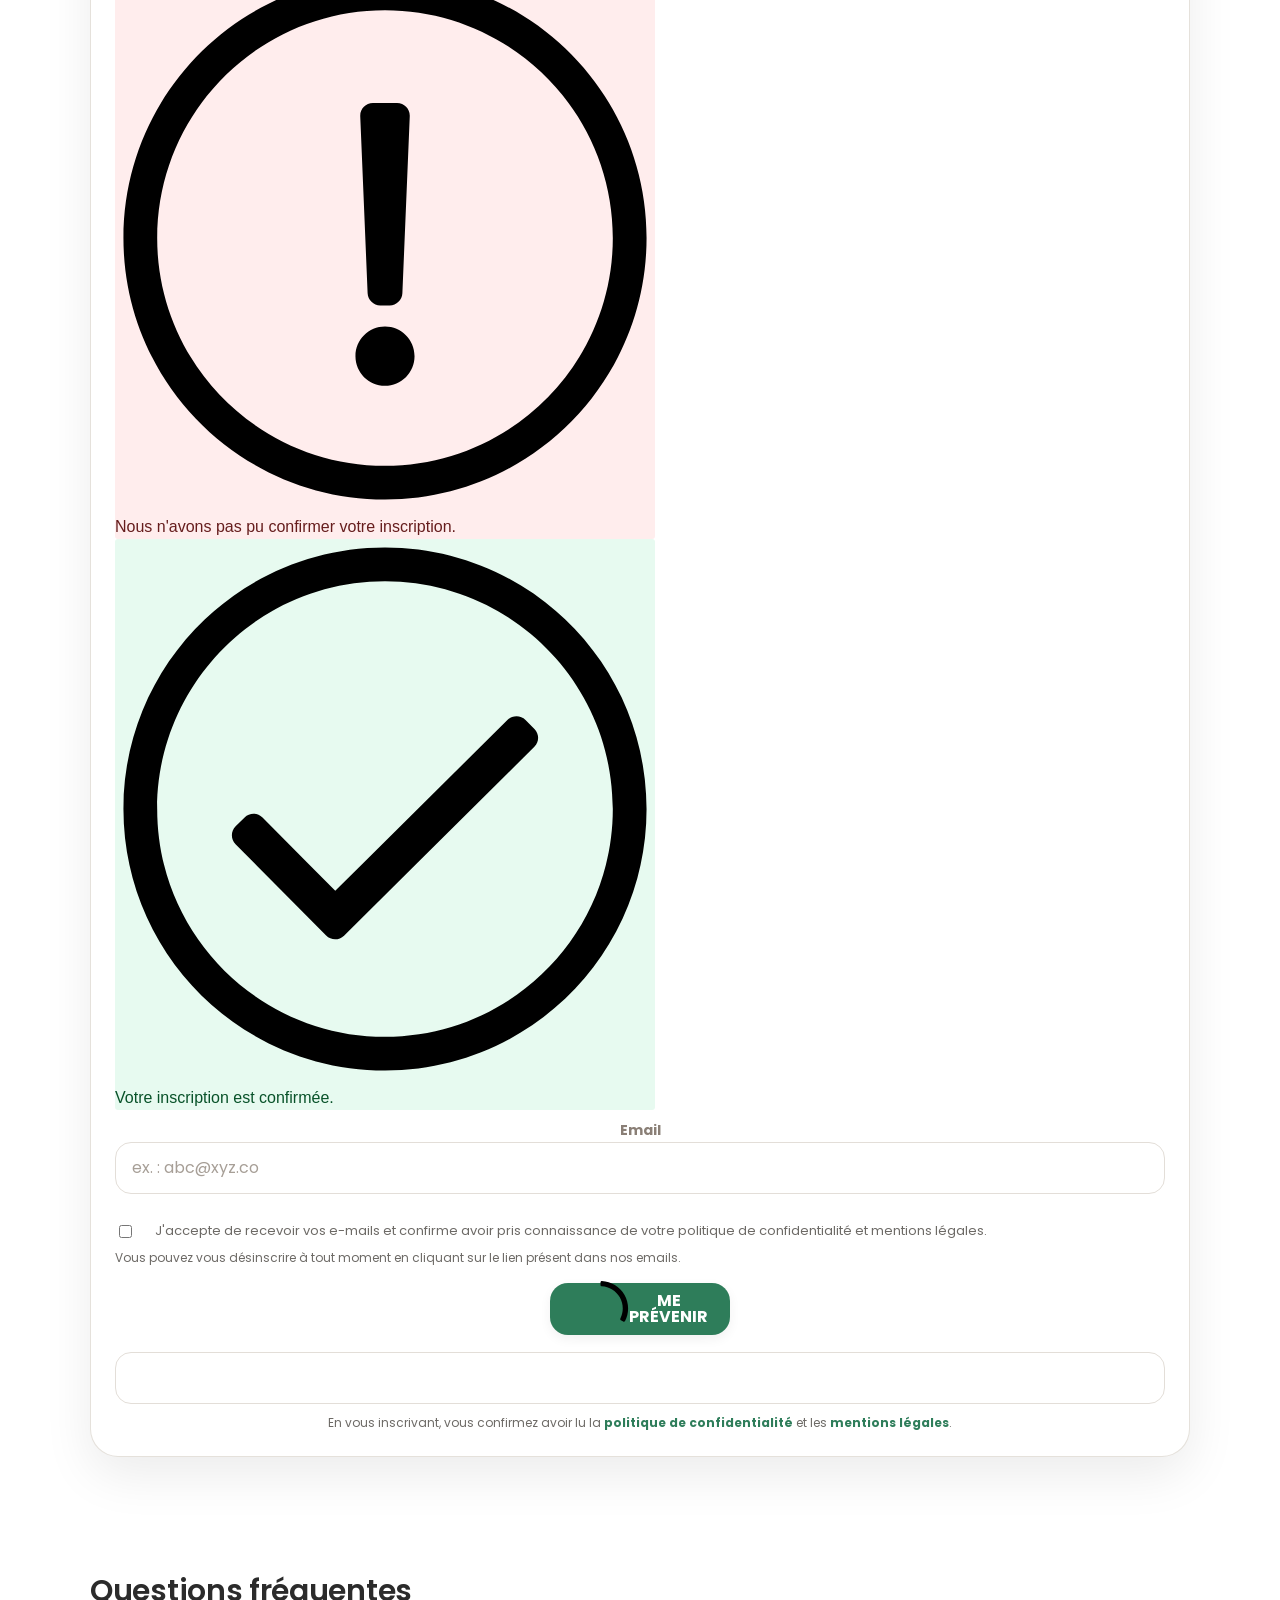
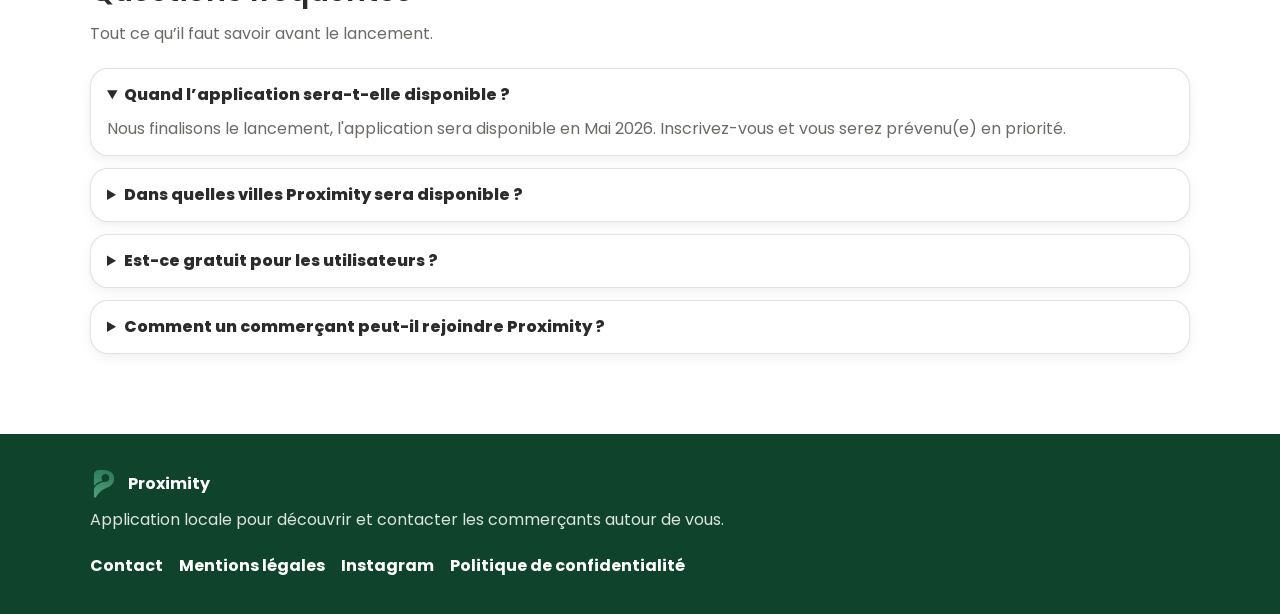
==== commit ee8a62d3: "feat:expo entrepreneur" ====
--- a/index.html
+++ b/index.html
@@ -131,23 +131,67 @@
         </div>
       </section>
 
-      <!-- Local highlight -->
-      <section class="section section--local">
-        <div class="container local">
-          <div class="local__text">
-            <h2>Une app pensée pour la vraie vie</h2>
-            <p class="lead">
-              Proximity met en avant les commerces locaux, avec une
-              expérience fluide et humaine, ancrée dans la vie locale.
-            </p>
-            
-          </div>
-
-          <div class="local__media" aria-hidden="true">
-            <div class="photo-blur"></div>
-          </div>
-        </div>
-      </section>
+<!-- Parcours utilisateur commerçant -->
+<section class="section section--journey" id="journey">
+  <div class="container">
+    <div class="section__head journey__head">
+      <h2>Votre parcours commerçant avec Proximity</h2>
+      <p class="muted">
+        Une mise en place simple, pensée pour vous faire gagner du temps et développer votre visibilité locale.
+      </p>
+    </div>
+
+    <div class="journey">
+      <!-- Étape 1 -->
+      <div class="journey__text">
+        <p class="journey__step">Étape 1</p>
+        <h3>Inscription rapide et sécurisée</h3>
+        <p>
+          Créez votre compte en quelques instants grâce à un parcours simple, fluide et rassurant, conçu pour vous permettre de démarrer sans difficulté.
+        </p>
+      </div>
+      <div class="journey__media">
+        <img src="./assets/images/image1.png" alt="Illustration inscription rapide et sécurisée" />
+      </div>
+
+      <!-- Étape 2 -->
+      <div class="journey__media">
+        <img src="./assets/images/image2.png" alt="Illustration création de vitrine commerçant" />
+      </div>
+      <div class="journey__text">
+        <p class="journey__step">Étape 2</p>
+        <h3>Création de votre vitrine</h3>
+        <p>
+          Présentez votre commerce, vos informations essentielles et votre univers en quelques clics pour offrir une vitrine claire et attractive à vos clients.
+        </p>
+      </div>
+
+      <!-- Étape 3 -->
+      <div class="journey__text">
+        <p class="journey__step">Étape 3</p>
+        <h3>Ajout de vos produits et services</h3>
+        <p>
+          Mettez en avant ce que vous proposez : produits, prestations, disponibilités ou spécialités. Votre offre devient visible facilement sur l’application.
+        </p>
+      </div>
+      <div class="journey__media">
+        <img src="./assets/images/image3.png" alt="Illustration ajout de produits et services" />
+      </div>
+
+      <!-- Étape 4 -->
+      <div class="journey__media">
+        <img src="./assets/images/image4.png" alt="Illustration gestion des commandes et rendez-vous" />
+      </div>
+      <div class="journey__text">
+        <p class="journey__step">Étape 4</p>
+        <h3>Gestion de vos commandes et rendez-vous</h3>
+        <p>
+          Centralisez vos demandes, suivez vos commandes et organisez vos rendez-vous plus simplement pour mieux gérer votre activité au quotidien.
+        </p>
+      </div>
+    </div>
+  </div>
+</section>
 
       <!-- Newsletter -->
       <section class="section" id="newsletter">
@@ -482,7 +526,7 @@
             <details class="faq__item">
               <summary>Dans quelles villes Proximity sera disponible ?</summary>
               <p>
-                Démarrage à Aubagne et alentours, puis extension progressive.
+                Proximity sera disponible dans toute la France dès le lancement.
               </p>
             </details>
 
--- a/index.css
+++ b/index.css
@@ -44,4 +44,116 @@
   }
 }
   }
+}
+
+.section--journey{
+  background:
+    linear-gradient(
+      180deg,
+      rgba(255,255,255,1) 0%,
+      rgba(255,255,255,0) 15%,
+      rgba(255,255,255,0) 85%,
+      rgba(255,255,255,1) 100%
+    ),
+    linear-gradient(
+      90deg,
+      rgba(255,255,255,0.98) 0%,
+      rgba(252,239,220,0.7) 35%,
+      rgba(248,220,190,0.6) 50%,
+      rgba(252,239,220,0.7) 65%,
+      rgba(255,255,255,0.98) 100%
+    );
+}
+
+.journey__head{
+  text-align:center;
+  max-width:760px;
+  margin:0 auto 40px;
+}
+
+.journey{
+  display:grid;
+  grid-template-columns:1fr 1fr;
+  gap:32px 40px;
+  align-items:center;
+}
+
+.journey__text{
+  background:white;
+  border:1px solid rgba(227,222,216,.9);
+  border-radius:28px;
+  padding:28px;
+  box-shadow:0 18px 50px rgba(0,0,0,.08);
+}
+
+.journey__step{
+  margin:0 0 8px;
+  font-size:14px;
+  font-weight:700;
+  color:var(--green);
+  text-transform:uppercase;
+  letter-spacing:.5px;
+}
+
+.journey__text h3{
+  margin:0 0 10px;
+  font-size:28px;
+}
+
+.journey__text p:last-child{
+  margin:0;
+  color:var(--text2);
+  font-size:16px;
+  line-height:1.6;
+}
+
+.journey__media{
+  display:flex;
+  justify-content:center;
+  align-items:center;
+}
+
+.journey__media img{
+  width:100%;
+  max-width:420px;
+  height:auto;
+  display:block;
+  border-radius:28px;
+}
+
+@media (max-width: 980px){
+  .journey{
+    grid-template-columns:1fr;
+    gap:24px;
+  }
+
+  .journey__text{
+    order:initial;
+  }
+
+  .journey__media{
+    order:initial;
+  }
+
+  .journey__text h3{
+    font-size:24px;
+  }
+
+  .journey__media img{
+    max-width:360px;
+  }
+}
+
+@media (max-width: 520px){
+  .journey__text{
+    padding:22px;
+  }
+
+  .journey__text h3{
+    font-size:22px;
+  }
+
+  .journey__media img{
+    max-width:100%;
+  }
 }
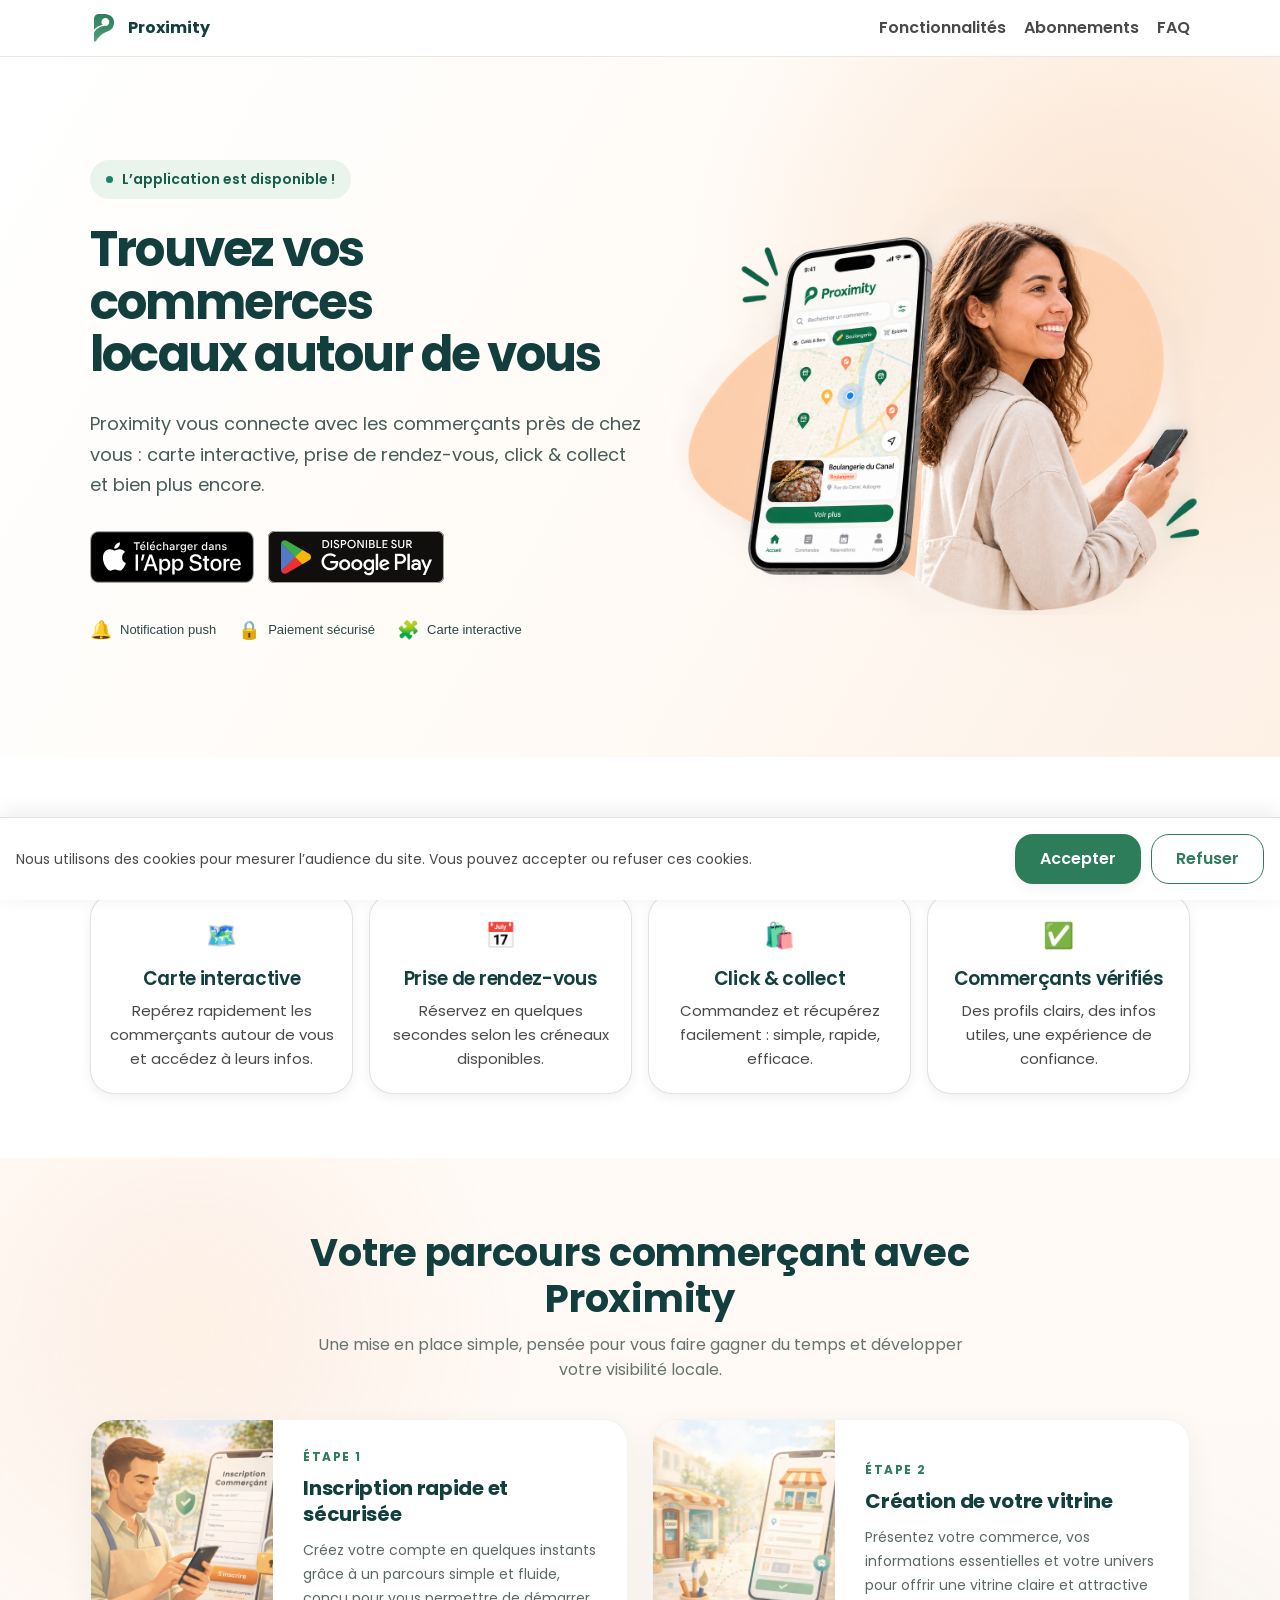
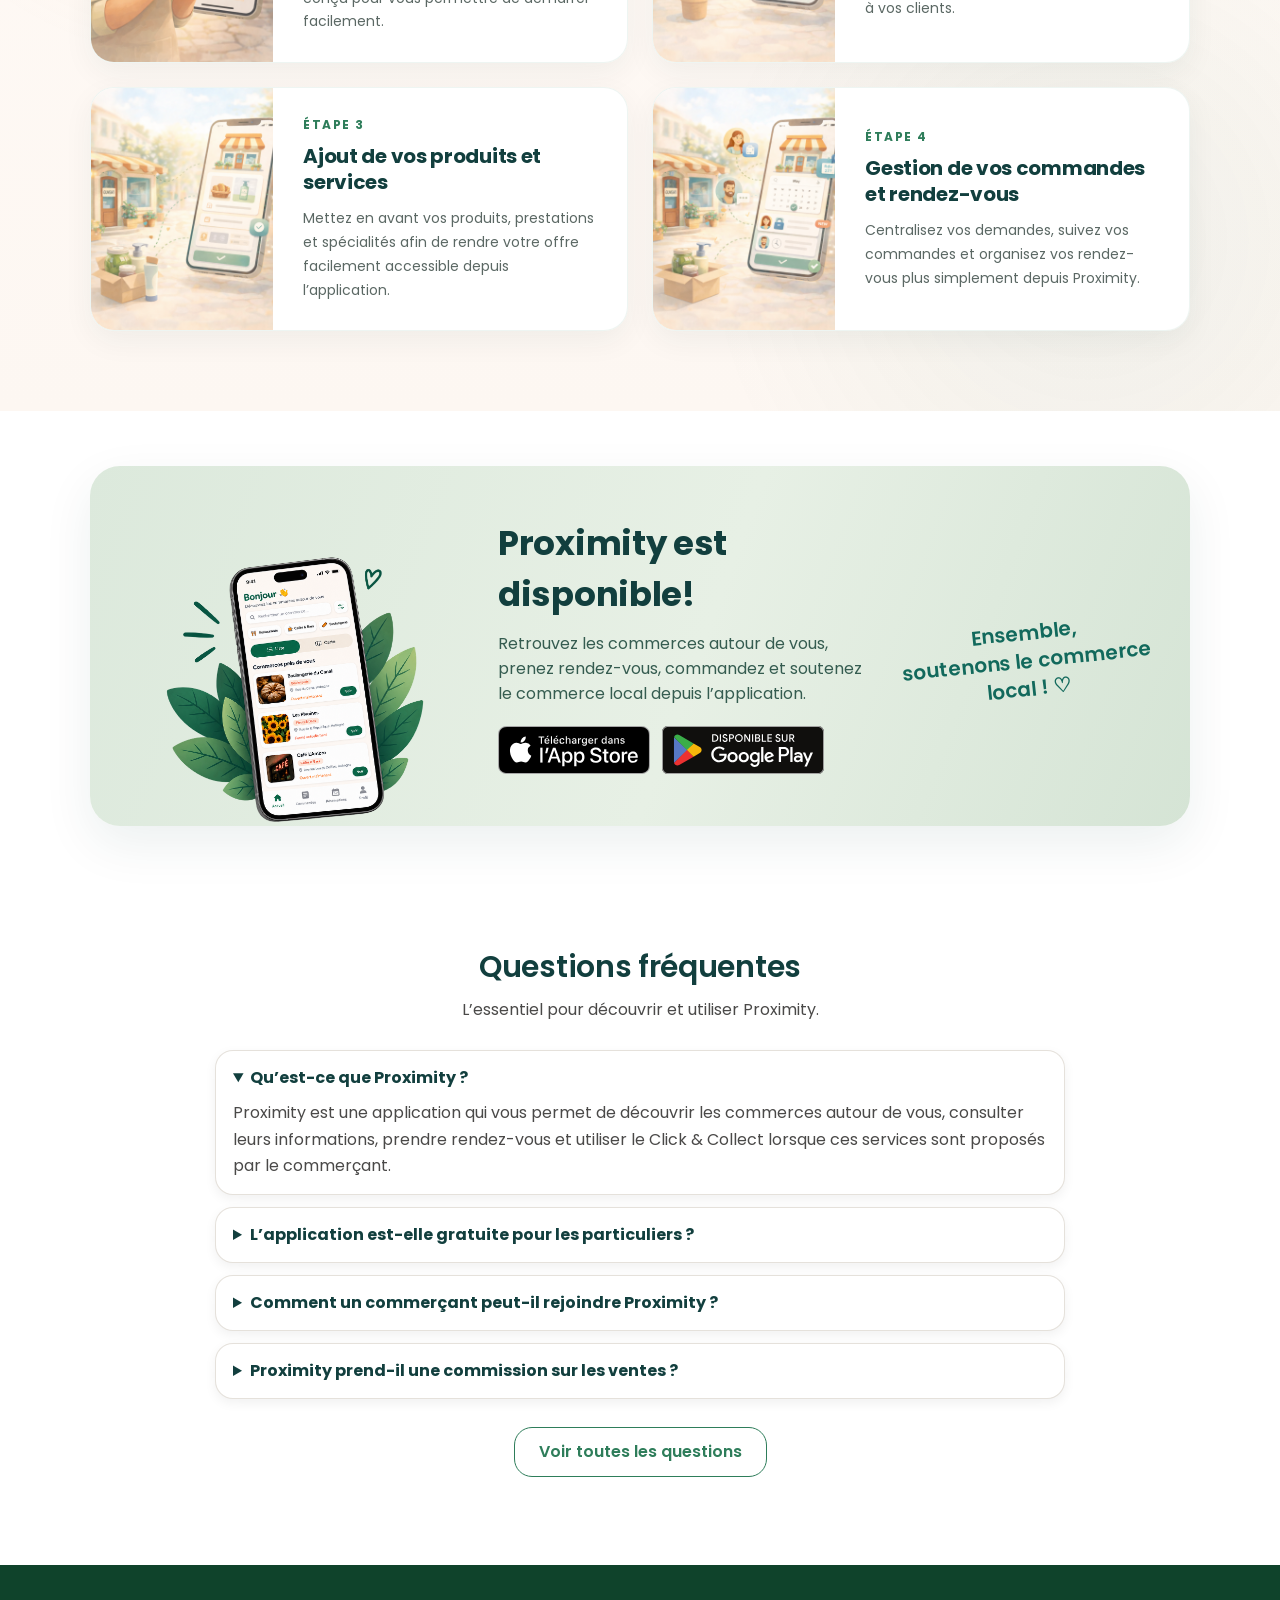
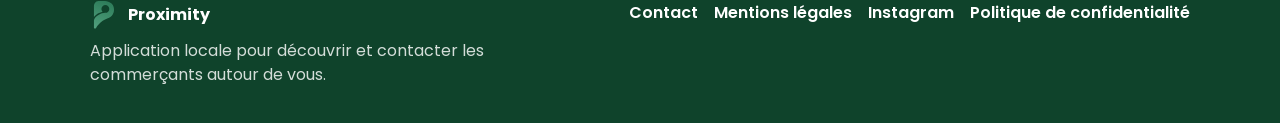
==== commit 14402946: "Update landing page content and styles" ====
--- a/index.html
+++ b/index.html
@@ -20,7 +20,6 @@
               rel="stylesheet"
               href="https://sibforms.com/forms/end-form/build/sib-styles.css"
             />
-    <link rel="stylesheet" href="./style.css" />
     <link rel="stylesheet" href="./index.css">
   </head>
 
@@ -46,7 +45,6 @@
     
         <nav class="nav" id="mobile-nav">
           <a href="#features">Fonctionnalités</a>
-          <a href="#newsletter">Pré-lancement</a>
           <a href="./abonnements.html">Abonnements</a>
           <a href="./faq.html">FAQ</a>
         </nav>
@@ -55,35 +53,68 @@
 
     <!-- Hero -->
     <main>
-      <section class="hero">
-        <div class="hero__bg"></div>
-
-        <div class="container hero__inner">
-          <div class="hero__content">
-            <p class="pill">Dans toute la France • Disponible en Mai 2026</p>
-            <h1>Réservez, achetez et<br> soutenez vos<br> commerçants  en un clic</h1>
-            <p class="lead">
-              Proximity simplifie la mise en relation locale : carte
-              interactive, prise de rendez-vous, click & collect et fiches
-              commerçants claires.
-            </p>
-
-            <div class="hero__actions">
-              <a class="btn btn--primary" href="#newsletter"
-                >Être informé du lancement</a
-              >
-            </div>
-
-            <div class="trust">
-              <div class="trust__item">🔔 Notification push</div>
-              <div class="trust__item">🔒 Paiement sécurisé</div>
-              <div class="trust__item">🧩 Carte modifiable</div>
-            </div>
-          </div>
-
-          
-        </div>
-      </section>
+<!-- Hero -->
+<section class="hero">
+  <div class="container hero__inner">
+    <div class="hero__content">
+      <p class="hero__badge">
+        <span></span>
+        L’application est disponible !
+      </p>
+
+      <h1>
+        Trouvez vos commerces<br />
+        locaux autour de vous
+      </h1>
+
+      <p class="hero__lead">
+        Proximity vous connecte avec les commerçants près de chez vous :
+        carte interactive, prise de rendez-vous, click & collect et bien plus encore.
+      </p>
+
+      <div class="hero__stores">
+        <a href="https://apps.apple.com/fr/app/proximity-paca/id6769840136" class="store-button" aria-label="Télécharger sur l’App Store">
+          <img
+            src="./assets/images/app-store.svg"
+            alt="Télécharger sur l’App Store"
+          />
+        </a>
+
+        <a href="https://play.google.com/store/apps/details?id=fr.proximityapp" class="store-button" aria-label="Disponible sur Google Play">
+          <img
+            src="./assets/images/google-play.svg"
+            alt="Disponible sur Google Play"
+          />
+        </a>
+      </div>
+
+      <div class="hero__trust">
+        <div class="hero__trust-item">
+          <span>🔔</span>
+          Notification push
+        </div>
+
+        <div class="hero__trust-item">
+          <span>🔒</span>
+          Paiement sécurisé
+        </div>
+
+        <div class="hero__trust-item">
+          <span>🧩</span>
+          Carte interactive
+        </div>
+      </div>
+    </div>
+
+    <div class="hero__visual">
+      <img
+        src="./assets/images/hero-phone.png"
+        alt="Découvrez les commerces autour de vous avec Proximity"
+        class="hero__phone"
+      />
+    </div>
+  </div>
+</section>
 
       <!-- Features -->
       <section class="section" id="features">
@@ -131,422 +162,255 @@
         </div>
       </section>
 
-<!-- Parcours utilisateur commerçant -->
+<!-- Parcours commerçant -->
 <section class="section section--journey" id="journey">
   <div class="container">
+
     <div class="section__head journey__head">
       <h2>Votre parcours commerçant avec Proximity</h2>
+
       <p class="muted">
-        Une mise en place simple, pensée pour vous faire gagner du temps et développer votre visibilité locale.
+        Une mise en place simple, pensée pour vous faire gagner du temps
+        et développer votre visibilité locale.
       </p>
     </div>
 
+
     <div class="journey">
+
       <!-- Étape 1 -->
-      <div class="journey__text">
-        <p class="journey__step">Étape 1</p>
-        <h3>Inscription rapide et sécurisée</h3>
-        <p>
-          Créez votre compte en quelques instants grâce à un parcours simple, fluide et rassurant, conçu pour vous permettre de démarrer sans difficulté.
-        </p>
-      </div>
-      <div class="journey__media">
-        <img src="./assets/images/image1.png" alt="Illustration inscription rapide et sécurisée" />
-      </div>
+      <article class="journey__card">
+
+        <div class="journey__media">
+          <img
+            src="./assets/images/image1.png"
+            alt="Inscription d'un commerçant sur Proximity"
+          />
+        </div>
+
+        <div class="journey__content">
+
+          <p class="journey__step">
+            Étape 1
+          </p>
+
+          <h3>
+            Inscription rapide et sécurisée
+          </h3>
+
+          <p>
+            Créez votre compte en quelques instants grâce à un parcours
+            simple et fluide, conçu pour vous permettre de démarrer
+            facilement.
+          </p>
+
+        </div>
+
+      </article>
+
 
       <!-- Étape 2 -->
-      <div class="journey__media">
-        <img src="./assets/images/image2.png" alt="Illustration création de vitrine commerçant" />
-      </div>
-      <div class="journey__text">
-        <p class="journey__step">Étape 2</p>
-        <h3>Création de votre vitrine</h3>
-        <p>
-          Présentez votre commerce, vos informations essentielles et votre univers en quelques clics pour offrir une vitrine claire et attractive à vos clients.
-        </p>
-      </div>
+      <article class="journey__card">
+
+        <div class="journey__media">
+          <img
+            src="./assets/images/image2.png"
+            alt="Création de la vitrine d'un commerce sur Proximity"
+          />
+        </div>
+
+        <div class="journey__content">
+
+          <p class="journey__step">
+            Étape 2
+          </p>
+
+          <h3>
+            Création de votre vitrine
+          </h3>
+
+          <p>
+            Présentez votre commerce, vos informations essentielles
+            et votre univers pour offrir une vitrine claire et attractive
+            à vos clients.
+          </p>
+
+        </div>
+
+      </article>
+
 
       <!-- Étape 3 -->
-      <div class="journey__text">
-        <p class="journey__step">Étape 3</p>
-        <h3>Ajout de vos produits et services</h3>
-        <p>
-          Mettez en avant ce que vous proposez : produits, prestations, disponibilités ou spécialités. Votre offre devient visible facilement sur l’application.
-        </p>
-      </div>
-      <div class="journey__media">
-        <img src="./assets/images/image3.png" alt="Illustration ajout de produits et services" />
-      </div>
+      <article class="journey__card">
+
+        <div class="journey__media">
+          <img
+            src="./assets/images/image3.png"
+            alt="Ajout de produits et services sur Proximity"
+          />
+        </div>
+
+        <div class="journey__content">
+
+          <p class="journey__step">
+            Étape 3
+          </p>
+
+          <h3>
+            Ajout de vos produits et services
+          </h3>
+
+          <p>
+            Mettez en avant vos produits, prestations et spécialités
+            afin de rendre votre offre facilement accessible
+            depuis l’application.
+          </p>
+
+        </div>
+
+      </article>
+
 
       <!-- Étape 4 -->
-      <div class="journey__media">
-        <img src="./assets/images/image4.png" alt="Illustration gestion des commandes et rendez-vous" />
-      </div>
-      <div class="journey__text">
-        <p class="journey__step">Étape 4</p>
-        <h3>Gestion de vos commandes et rendez-vous</h3>
-        <p>
-          Centralisez vos demandes, suivez vos commandes et organisez vos rendez-vous plus simplement pour mieux gérer votre activité au quotidien.
-        </p>
-      </div>
+      <article class="journey__card">
+
+        <div class="journey__media">
+          <img
+            src="./assets/images/image4.png"
+            alt="Gestion des commandes et rendez-vous sur Proximity"
+          />
+        </div>
+
+        <div class="journey__content">
+
+          <p class="journey__step">
+            Étape 4
+          </p>
+
+          <h3>
+            Gestion de vos commandes et rendez-vous
+          </h3>
+
+          <p>
+            Centralisez vos demandes, suivez vos commandes et organisez
+            vos rendez-vous plus simplement depuis Proximity.
+          </p>
+
+        </div>
+
+      </article>
+
     </div>
+
   </div>
 </section>
 
       <!-- Newsletter -->
-      <section class="section" id="newsletter">
+      <section class="section section--download" id="download">
         <div class="container">
-          <div class="newsletter">
-            <div class="newsletter__head">
-              <h2>Proximity arrive bientôt</h2>
-              <p class="muted">
-                Inscrivez-vous pour être prévenu dès le lancement. Promis, pas
-                de spam.
-              </p>
+          <div class="download-banner">
+      
+            <div class="download-banner__visual">
+              <img
+                src="./assets/images/download-phone.png"
+                alt="Application Proximity"
+                class="download-banner__image"
+              />
             </div>
-
-            
-            
-            <!--  END - We recommend to place the above code in head tag of your website html -->
-
-            <!-- START - We recommend to place the below code where you want the form in your website html  -->
-            
-              <div id="sib-form-container" class="sib-form-container">
-                <div
-                  id="error-message"
-                  class="sib-form-message-panel"
-                  style="
-                    font-size: 16px;
-                    text-align: left;
-                    font-family: Helvetica, sans-serif;
-                    color: #661d1d;
-                    background-color: #ffeded;
-                    border-radius: 3px;
-                    border-color: #ff4949;
-                    max-width: 540px;
-                  "
-                >
-                  <div
-                    class="sib-form-message-panel__text sib-form-message-panel__text--center"
-                  >
-                    <svg
-                      viewBox="0 0 512 512"
-                      class="sib-icon sib-notification__icon"
-                    >
-                      <path
-                        d="M256 40c118.621 0 216 96.075 216 216 0 119.291-96.61 216-216 216-119.244 0-216-96.562-216-216 0-119.203 96.602-216 216-216m0-32C119.043 8 8 119.083 8 256c0 136.997 111.043 248 248 248s248-111.003 248-248C504 119.083 392.957 8 256 8zm-11.49 120h22.979c6.823 0 12.274 5.682 11.99 12.5l-7 168c-.268 6.428-5.556 11.5-11.99 11.5h-8.979c-6.433 0-11.722-5.073-11.99-11.5l-7-168c-.283-6.818 5.167-12.5 11.99-12.5zM256 340c-15.464 0-28 12.536-28 28s12.536 28 28 28 28-12.536 28-28-12.536-28-28-28z"
-                      />
-                    </svg>
-                    <span class="sib-form-message-panel__inner-text">
-                      Nous n'avons pas pu confirmer votre inscription.
-                    </span>
-                  </div>
-                </div>
-                <div></div>
-                <div
-                  id="success-message"
-                  class="sib-form-message-panel"
-                  style="
-                    font-size: 16px;
-                    text-align: left;
-                    font-family: Helvetica, sans-serif;
-                    color: #085229;
-                    background-color: #e7faf0;
-                    border-radius: 3px;
-                    border-color: #13ce66;
-                    max-width: 540px;
-                  "
-                >
-                  <div
-                    class="sib-form-message-panel__text sib-form-message-panel__text--center"
-                  >
-                    <svg
-                      viewBox="0 0 512 512"
-                      class="sib-icon sib-notification__icon"
-                    >
-                      <path
-                        d="M256 8C119.033 8 8 119.033 8 256s111.033 248 248 248 248-111.033 248-248S392.967 8 256 8zm0 464c-118.664 0-216-96.055-216-216 0-118.663 96.055-216 216-216 118.664 0 216 96.055 216 216 0 118.663-96.055 216-216 216zm141.63-274.961L217.15 376.071c-4.705 4.667-12.303 4.637-16.97-.068l-85.878-86.572c-4.667-4.705-4.637-12.303.068-16.97l8.52-8.451c4.705-4.667 12.303-4.637 16.97.068l68.976 69.533 163.441-162.13c4.705-4.667 12.303-4.637 16.97.068l8.451 8.52c4.668 4.705 4.637 12.303-.068 16.97z"
-                      />
-                    </svg>
-                    <span class="sib-form-message-panel__inner-text">
-                      Votre inscription est confirmée.
-                    </span>
-                  </div>
-                </div>
-                <div></div>
-                <div
-                  id="sib-container"
-                  class="sib-container--large sib-container--vertical"
-                  style="
-                    text-align: center;
-                    background-color: rgba(255, 255, 255, 1);
-                    max-width: 540px;
-                    border-radius: 3px;
-                    border-width: 1px;
-                    border-color: #c0ccd9;
-                    border-style: solid;
-                    direction: ltr;
-                  "
-                >
-                  <form
-                    id="sib-form"
-                    method="POST"
-                    action="https://75ba2c4b.sibforms.com/serve/[base64]"
-                    data-type="subscription"
-                  >
-                    
-                    <div style="padding: 8px 0">
-                      <div class="sib-input sib-form-block">
-                        <div class="form__entry entry_block">
-                          <div class="form__label-row">
-                            <label
-                              class="entry__label"
-                              style="
-                                font-weight: 700;
-                                text-align: left;
-                                font-size: 16px;
-                                text-align: left;
-                                font-weight: 700;
-                                font-family: Helvetica, sans-serif;
-                                color: #3c4858;
-                              "
-                              for="EMAIL"
-                              data-required="*"
-                              >Email</label
-                            >
-
-                            <div class="entry__field">
-                              <input
-                                class="input"
-                                type="text"
-                                id="EMAIL"
-                                name="EMAIL"
-                                autocomplete="off"
-                                placeholder="ex. : abc@xyz.co"
-                                data-required="true"
-                                required
-                              />
-                            </div>
-                          </div>
-
-                          <label
-                            class="entry__error entry__error--primary"
-                            style="
-                              font-size: 16px;
-                              text-align: left;
-                              font-family: Helvetica, sans-serif;
-                              color: #661d1d;
-                              background-color: #ffeded;
-                              border-radius: 3px;
-                              border-color: #ff4949;
-                            "
-                          >
-                          </label>
-                        </div>
-                      </div>
-                    </div>
-                    <div style="padding: 8px 0">
-                      <div
-                        class="sib-optin sib-form-block"
-                        data-required="true"
-                      >
-                        <div class="form__entry entry_mcq">
-                          <div class="form__label-row">
-                            <div class="entry__choice" >
-                              <label>
-                                <input
-                                  type="checkbox"
-                                  class="input_replaced"
-                                  value="1"
-                                  id="OPT_IN"
-                                  name="OPT_IN"
-                                  required
-                                />
-                                <span
-                                  class="checkbox checkbox_tick_positive"
-                                  
-                                ></span
-                                ><span
-                                  style="
-                                    font-size: 14px;
-                                    text-align: left;
-                                    font-family: Helvetica, sans-serif;
-                                    color: #3c4858;
-                                    background-color: transparent;
-                                  "
-                                  ><p>
-                                    J'accepte de recevoir vos e-mails et
-                                    confirme avoir pris connaissance de votre
-                                    politique de confidentialité et mentions
-                                    légales.
-                                  </p>
-                                  <span
-                                    data-required="*"
-                                    style="display: inline"
-                                    class="entry__label entry__label_optin"
-                                  ></span
-                                ></span>
-                              </label>
-                            </div>
-                          </div>
-                          <label
-                            class="entry__error entry__error--primary"
-                            style="
-                              font-size: 16px;
-                              text-align: left;
-                              font-family: Helvetica, sans-serif;
-                              color: #661d1d;
-                              background-color: #ffeded;
-                              border-radius: 3px;
-                              border-color: #ff4949;
-                            "
-                          >
-                          </label>
-                          <label
-                            class="entry__specification"
-                            style="
-                              font-size: 12px;
-                              text-align: left;
-                              font-family: Helvetica, sans-serif;
-                              color: #8390a4;
-                              text-align: left;
-                            "
-                          >
-                            Vous pouvez vous désinscrire à tout moment en
-                            cliquant sur le lien présent dans nos emails.
-                          </label>
-                        </div>
-                      </div>
-                    </div>
-                    <div style="padding: 8px 0">
-                      <div class="sib-form-block" style="text-align: left">
-                        <button
-                          class="sib-form-block__button sib-form-block__button-with-loader"
-                          style="
-                            font-size: 16px;
-                            text-align: left;
-                            font-weight: 700;
-                            font-family: Helvetica, sans-serif;
-                            color: #ffffff;
-                            background-color: #3e4857;
-                            border-radius: 15px;
-                            border-width: 0px;
-                          "
-                          form="sib-form"
-                          type="submit"
-                        >
-                          <svg
-                            class="icon clickable__icon progress-indicator__icon sib-hide-loader-icon"
-                            viewBox="0 0 512 512"
-                          >
-                            <path
-                              d="M460.116 373.846l-20.823-12.022c-5.541-3.199-7.54-10.159-4.663-15.874 30.137-59.886 28.343-131.652-5.386-189.946-33.641-58.394-94.896-95.833-161.827-99.676C261.028 55.961 256 50.751 256 44.352V20.309c0-6.904 5.808-12.337 12.703-11.982 83.556 4.306 160.163 50.864 202.11 123.677 42.063 72.696 44.079 162.316 6.031 236.832-3.14 6.148-10.75 8.461-16.728 5.01z"
-                            />
-                          </svg>
-                          ME PRÉVENIR
-                        </button>
-                      </div>
-                    </div>
-
-                    <input
-                      type="text"
-                      name="email_address_check"
-                      value=""
-                      class="input--hidden"
-                    />
-                    <input type="hidden" name="locale" value="fr" />
-                  </form>
-                  <p class="brevo-legal">
-                    En vous inscrivant, vous confirmez avoir lu la
-                    <a href="./politique-confidentialite.html">politique de confidentialité</a>
-                    et les
-                    <a href="./mentions-legales.html">mentions légales</a>.
-                  </p>
-                </div>
+      
+            <div class="download-banner__content">
+              <h2>Proximity est disponible!</h2>
+      
+              <p>
+                Retrouvez les commerces autour de vous, prenez rendez-vous,
+                commandez et soutenez le commerce local depuis l’application.
+              </p>
+      
+              
+      
+              <div class="download-banner__stores">
+                <a href="https://apps.apple.com/fr/app/proximity-paca/id6769840136" class="store-button">
+                  <img
+                    src="./assets/images/app-store.svg"
+                    alt="Télécharger sur l’App Store"
+                  />
+                </a>
+      
+                <a href="https://play.google.com/store/apps/details?id=fr.proximityapp" class="store-button">
+                  <img
+                    src="./assets/images/google-play.svg"
+                    alt="Disponible sur Google Play"
+                  />
+                </a>
               </div>
-            
-            <!-- END - We recommend to place the above code where you want the form in your website html  -->
-
-            <!-- START - We recommend to place the below code in footer or bottom of your website html  -->
-            <script>
-              window.REQUIRED_CODE_ERROR_MESSAGE =
-                "Veuillez choisir un code pays";
-              window.LOCALE = "fr";
-              window.EMAIL_INVALID_MESSAGE = window.SMS_INVALID_MESSAGE =
-                "Les informations que vous avez fournies ne sont pas valides. Veuillez vérifier le format du champ et réessayer.";
-
-              window.REQUIRED_ERROR_MESSAGE =
-                "Vous devez renseigner ce champ. ";
-
-              window.GENERIC_INVALID_MESSAGE =
-                "Les informations que vous avez fournies ne sont pas valides. Veuillez vérifier le format du champ et réessayer.";
-
-              window.translation = {
-                common: {
-                  selectedList: "{quantity} liste sélectionnée",
-                  selectedLists: "{quantity} listes sélectionnées",
-                  selectedOption: "{quantity} sélectionné",
-                  selectedOptions: "{quantity} sélectionnés",
-                },
-              };
-
-              var AUTOHIDE = Boolean(0);
-            </script>
-
-            <script
-              defer
-              src="https://sibforms.com/forms/end-form/build/main.js"
-            ></script>
-
-            <!-- END - We recommend to place the above code in footer or bottom of your website html  -->
-            <!-- End Brevo Form -->
-
-            
+            </div>
+      
+            <div class="download-banner__annotation">
+              <p>
+                Ensemble,<br />
+                soutenons le commerce<br />
+                local ! ♡
+              </p>
+            </div>
+      
           </div>
         </div>
       </section>
-
       <!-- FAQ -->
       <section class="section" id="faq">
         <div class="container">
           <div class="section__head">
             <h2>Questions fréquentes</h2>
-            <p class="muted">Tout ce qu’il faut savoir avant le lancement.</p>
-          </div>
-
+            <p class="muted">
+              L’essentiel pour découvrir et utiliser Proximity.
+            </p>
+          </div>
+      
           <div class="faq">
             <details class="faq__item" open>
-              <summary>Quand l’application sera-t-elle disponible ?</summary>
-              <p>
-                Nous finalisons le lancement, l'application sera disponible en Mai 2026. Inscrivez-vous et vous serez
-                prévenu(e) en priorité.
+              <summary>Qu’est-ce que Proximity ?</summary>
+              <p>
+                Proximity est une application qui vous permet de découvrir les
+                commerces autour de vous, consulter leurs informations, prendre
+                rendez-vous et utiliser le Click & Collect lorsque ces services
+                sont proposés par le commerçant.
               </p>
             </details>
-
+      
             <details class="faq__item">
-              <summary>Dans quelles villes Proximity sera disponible ?</summary>
-              <p>
-                Proximity sera disponible dans toute la France dès le lancement.
+              <summary>L’application est-elle gratuite pour les particuliers ?</summary>
+              <p>
+                Oui. Les particuliers peuvent télécharger Proximity, rechercher
+                des commerces et consulter leurs fiches gratuitement.
               </p>
             </details>
-
+      
             <details class="faq__item">
-              <summary>Est-ce gratuit pour les utilisateurs ?</summary>
-              <p>
-                Oui, l’accès et la découverte des commerces sont gratuits pour
-                les utilisateurs.
+              <summary>Comment un commerçant peut-il rejoindre Proximity ?</summary>
+              <p>
+                Les commerçants peuvent créer leur profil directement depuis
+                l’application. Plusieurs formules sont disponibles, dont une
+                vitrine gratuite, une formule sans abonnement avec commission
+                sur les ventes et un abonnement avec 0 % de commission.
+                <a href="./abonnements.html">Découvrir les formules</a>
               </p>
             </details>
-
+      
             <details class="faq__item">
-              <summary>
-                Comment un commerçant peut-il rejoindre Proximity ?
-              </summary>
-              <p>
-                Une page dédiée sera disponible.
-                <a href="#newsletter">Être informé du lancement</a>
+              <summary>Proximity prend-il une commission sur les ventes ?</summary>
+              <p>
+                Cela dépend de la formule choisie par le commerçant.
+                L’abonnement 0 % permet de ne payer aucune commission Proximity
+                sur les ventes. La formule sans abonnement applique une commission
+                de 15 % par vente.
               </p>
             </details>
+          </div>
+      
+          <div class="faq__more">
+            <a class="btn btn--secondary" href="./faq.html">
+              Voir toutes les questions
+            </a>
           </div>
         </div>
       </section>
--- a/index.css
+++ b/index.css
@@ -1,159 +1,1568 @@
-body{
-    
-    background-image:url("./assets/images/hero-proximity-3.png");
-    background-repeat:no-repeat;
-    background-position:right top;
-    background-size:contain;
-  }
-  
-  @media (max-width: 768px){
-    body{
-      background-image:url("./assets/images/hero-proximity-mobile.png");
-      
-    }
-    @media (max-width: 670px){
-        body{
-          background-image:url("./assets/images/hero-proximity-mobile2.png");
-          
-        }
-    
-    @media (max-width: 570px){
-            body{
-              background-image:url("./assets/images/hero-proximity-mobile3.png");
-              
-            }
-            @media (max-width: 525px){
-                body{
-                  background-image:url("./assets/images/hero-proximity-mobile4.png");
-                  
-                }
-    @media (max-width: 470px){
-        body{
-          background-image: url("./assets/images/hero-proximity-mobile5.png");
-          
-          
-        }
-  }
-  @media (max-width: 460px){
-    body{
-      background-image: none;
-      
-      
-    }
-}
-  }
-}
-  }
-}
-
-.section--journey{
+/* =========================================================
+   PROXIMITY — INDEX.CSS
+   Styles globaux + page d'accueil
+========================================================= */
+
+
+/* =========================================================
+   VARIABLES
+========================================================= */
+
+:root {
+  --green: #2e7d5a;
+  --green-dark: #123f3e;
+  --green-deep: #0f432b;
+  --green-soft: #e9f4ed;
+
+  --orange: #f4a261;
+  --terra: #e76f51;
+
+  --beige: #f8f4ef;
+  --cream: #fff9f3;
+  --warm-bg: #fdf7f3;
+
+  --text: #202020;
+  --text2: #4a4948;
+  --label: #8a7f76;
+  --placeholder: #a79f97;
+
+  --border: #e3ded8;
+
+  --shadow: 0 4px 12px rgba(0, 0, 0, 0.06);
+  --shadow-lg: 0 18px 50px rgba(0, 0, 0, 0.08);
+
+  --radius-lg: 24px;
+  --radius-md: 18px;
+}
+
+
+/* =========================================================
+   RESET / GLOBAL
+========================================================= */
+
+* {
+  box-sizing: border-box;
+}
+
+html {
+  margin: 0;
+  padding: 0;
+  scroll-behavior: smooth;
+}
+
+body {
+  margin: 0;
+  padding: 0;
+
+  font-family: "Poppins", sans-serif;
+
+  color: var(--text);
+  line-height: 1.5;
+
+  background: #ffffff;
+}
+
+img {
+  max-width: 100%;
+}
+
+a {
+  color: inherit;
+}
+
+button,
+input {
+  font: inherit;
+}
+
+.container {
+  width: min(1100px, 92%);
+  margin: 0 auto;
+}
+
+
+/* =========================================================
+   TYPOGRAPHY
+========================================================= */
+
+h1,
+h2,
+h3 {
+  letter-spacing: -0.3px;
+}
+
+h1 {
+  margin: 0;
+
+  font-weight: 700;
+}
+
+h2 {
+  margin: 0 0 8px;
+
+  color: var(--green-dark);
+
+  font-size: 30px;
+  font-weight: 600;
+}
+
+h3 {
+  font-weight: 600;
+}
+
+p {
+  margin-top: 0;
+}
+
+ul {
+  margin: 0;
+  padding: 0;
+}
+
+li {
+  list-style: none;
+}
+
+.muted {
+  margin: 0;
+
+  color: var(--text2);
+}
+
+
+/* =========================================================
+   HEADER
+========================================================= */
+
+.header {
+  position: sticky;
+
+  top: 0;
+
+  z-index: 1000;
+
+  background:
+    rgba(255, 255, 255, 0.9);
+
+  backdrop-filter: blur(10px);
+  -webkit-backdrop-filter: blur(10px);
+
+  border-bottom:
+    1px solid rgba(227, 222, 216, 0.7);
+}
+
+.header__inner {
+  position: relative;
+
+  display: flex;
+
+  align-items: center;
+  justify-content: space-between;
+
+  padding: 14px 0;
+}
+
+.brand {
+  display: flex;
+
+  align-items: center;
+
+  gap: 10px;
+
+  text-decoration: none;
+}
+
+.brand__logo {
+  display: block;
+
+  width: 28px;
+  height: 28px;
+}
+
+.brand__name {
+  color: var(--green-dark);
+
+  font-weight: 700;
+}
+
+.nav {
+  display: flex;
+
+  align-items: center;
+
+  gap: 18px;
+}
+
+.nav a {
+  color: var(--text2);
+
+  font-weight: 600;
+
+  text-decoration: none;
+
+  transition:
+    color 0.2s ease;
+}
+
+.nav a:hover {
+  color: var(--green);
+}
+
+
+/* =========================================================
+   BURGER
+========================================================= */
+
+.burger {
+  display: none;
+
+  width: 32px;
+  height: 24px;
+
+  padding: 0;
+
+  border: none;
+
+  background: none;
+
+  cursor: pointer;
+
+  flex-direction: column;
+  justify-content: space-between;
+}
+
+.burger span {
+  display: block;
+
+  width: 100%;
+  height: 3px;
+
+  border-radius: 999px;
+
+  background: var(--green-dark);
+}
+
+
+/* =========================================================
+   BUTTONS
+========================================================= */
+
+.btn {
+  display: inline-flex;
+
+  align-items: center;
+  justify-content: center;
+
+  min-height: 50px;
+
+  padding: 0 24px;
+
+  border:
+    1px solid transparent;
+
+  border-radius: var(--radius-md);
+
+  font-weight: 600;
+
+  text-decoration: none;
+
+  cursor: pointer;
+
+  transition:
+    transform 0.2s ease,
+    filter 0.2s ease,
+    background 0.2s ease,
+    border-color 0.2s ease;
+}
+
+.btn--primary {
+  background: var(--green);
+
+  color: #ffffff;
+
+  box-shadow: var(--shadow);
+}
+
+.btn--primary:hover {
+  background: #276e4f;
+
+  transform: translateY(-1px);
+}
+
+.btn--secondary {
+  background: #ffffff;
+
+  color: var(--green);
+
+  border-color: var(--green);
+}
+
+.btn--secondary:hover {
+  background: var(--green-soft);
+}
+
+
+/* =========================================================
+   HERO
+========================================================= */
+
+.hero {
+  position: relative;
+
+  overflow: hidden;
+
+  padding: 65px 0 75px;
+
+  background:
+    radial-gradient(
+      circle at 86% 30%,
+      rgba(248, 203, 166, 0.42),
+      transparent 34%
+    ),
+    linear-gradient(
+      120deg,
+      #ffffff 0%,
+      #fffaf5 58%,
+      #fdf0e5 100%
+    );
+}
+
+.hero__inner {
+  position: relative;
+
+  display: grid;
+
+  grid-template-columns:
+    minmax(0, 1.04fr)
+    minmax(0, 0.96fr);
+
+  align-items: center;
+
+  gap: 35px;
+
+  min-height: 560px;
+}
+
+
+/* =========================================================
+   HERO — CONTENU
+========================================================= */
+
+.hero__content {
+  position: relative;
+
+  z-index: 3;
+
+  max-width: 650px;
+}
+
+.hero__badge {
+  display: flex;
+
+  align-items: center;
+
+  gap: 9px;
+
+  width: fit-content;
+
+  margin: 0 0 24px;
+
+  padding: 9px 16px;
+
+  border-radius: 999px;
+
+  background: var(--green-soft);
+
+  color: #165b4b;
+
+  font-size: 14px;
+  font-weight: 600;
+}
+
+.hero__badge span {
+  display: block;
+
+  width: 7px;
+  height: 7px;
+
+  flex-shrink: 0;
+
+  border-radius: 50%;
+
+  background: #168667;
+}
+
+.hero h1 {
+  max-width: 700px;
+
+  color: var(--green-dark);
+
+  font-size:
+    clamp(34px, 3.8vw, 52px);
+
+  line-height: 1.08;
+
+  letter-spacing: -1.8px;
+}
+
+.hero__lead {
+  max-width: 610px;
+
+  margin: 28px 0 0;
+
+  color: #465b59;
+
+  font-size: 18px;
+  line-height: 1.7;
+}
+
+
+/* =========================================================
+   HERO — STORES
+========================================================= */
+
+.hero__stores {
+  display: flex;
+
+  align-items: center;
+  flex-wrap: wrap;
+
+  gap: 14px;
+
+  margin-top: 30px;
+}
+
+.store-button {
+  display: block;
+
+  line-height: 0;
+
+  transition:
+    transform 0.2s ease,
+    opacity 0.2s ease;
+}
+
+.store-button:hover {
+  transform: translateY(-2px);
+
+  opacity: 0.9;
+}
+
+.store-button img {
+  display: block;
+
+  width: auto;
+  height: 52px;
+}
+
+
+/* =========================================================
+   HERO — TRUST
+========================================================= */
+
+.hero__trust {
+  display: flex;
+
+  flex-wrap: wrap;
+  align-items: center;
+
+  gap: 22px;
+
+  margin-top: 34px;
+}
+
+.hero__trust-item {
+  display: flex;
+
+  align-items: center;
+
+  gap: 8px;
+
+  color: #294846;
+
+  font-size: 13px;
+  font-weight: 500;
+}
+
+.hero__trust-item span {
+  font-size: 18px;
+}
+
+
+/* =========================================================
+   HERO — VISUEL
+========================================================= */
+
+.hero__visual {
+  position: relative;
+
+  display: flex;
+
+  align-items: center;
+  justify-content: center;
+
+  min-width: 0;
+  min-height: 520px;
+}
+
+.hero__phone {
+  position: relative;
+
+  z-index: 2;
+
+  display: block;
+
+  width: 125%;
+  max-width: 720px;
+
+  height: auto;
+
+  object-fit: contain;
+}
+
+
+/* =========================================================
+   SECTIONS
+========================================================= */
+
+.section {
+  padding: 64px 0;
+}
+
+.section__head {
+  margin-bottom: 28px;
+}
+
+.section__head h2 {
+  color: var(--green-dark);
+}
+
+
+/* =========================================================
+   FEATURES
+========================================================= */
+
+#features .section__head {
+  text-align: center;
+}
+
+.grid {
+  display: grid;
+
+  grid-template-columns:
+    repeat(4, 1fr);
+
+  gap: 16px;
+}
+
+.card {
+  padding: 22px 18px;
+
+  text-align: center;
+
+  background: #ffffff;
+
+  border:
+    1px solid rgba(227, 222, 216, 0.9);
+
+  border-radius: var(--radius-lg);
+
+  box-shadow: var(--shadow);
+}
+
+.icon {
+  font-size: 25px;
+}
+
+.card h3 {
+  margin: 10px 0 6px;
+
+  color: var(--green-dark);
+}
+
+.card p {
+  margin: 0;
+
+  color: var(--text2);
+
+  font-size: 15px;
+  line-height: 1.6;
+}
+
+
+/* =========================================================
+   PARCOURS COMMERÇANT
+========================================================= */
+
+.section--journey {
+  padding: 72px 0 80px;
+
+  background:
+    radial-gradient(
+      circle at 15% 20%,
+      rgba(244, 162, 97, 0.11),
+      transparent 26%
+    ),
+    radial-gradient(
+      circle at 85% 80%,
+      rgba(46, 125, 90, 0.07),
+      transparent 30%
+    ),
+    linear-gradient(
+      180deg,
+      #fffaf6 0%,
+      #fdf7f2 100%
+    );
+}
+
+
+/* JOURNEY — HEADER */
+
+.journey__head {
+  max-width: 760px;
+
+  margin: 0 auto 36px;
+
+  text-align: center;
+}
+
+.journey__head h2 {
+  margin: 0 0 10px;
+
+  color: var(--green-dark);
+
+  font-size:
+    clamp(30px, 3vw, 40px);
+
+  font-weight: 700;
+
+  line-height: 1.2;
+}
+
+.journey__head .muted {
+  max-width: 650px;
+
+  margin: 0 auto;
+
+  color: #65736f;
+
+  font-size: 16px;
+  line-height: 1.6;
+}
+
+
+/* JOURNEY — GRID */
+
+.journey {
+  display: grid;
+
+  grid-template-columns:
+    repeat(2, minmax(0, 1fr));
+
+  gap: 24px;
+
+  align-items: stretch;
+}
+
+
+/* JOURNEY — CARD */
+
+.journey__card {
+  display: grid;
+
+  grid-template-columns:
+    34% 1fr;
+
+  min-height: 220px;
+
+  overflow: hidden;
+
+  background:
+    rgba(255, 255, 255, 0.97);
+
+  border:
+    1px solid rgba(46, 125, 90, 0.08);
+
+  border-radius: 24px;
+
+  box-shadow:
+    0 10px 30px rgba(18, 63, 62, 0.055);
+
+  transition:
+    transform 0.25s ease,
+    box-shadow 0.25s ease;
+}
+
+.journey__card:hover {
+  transform: translateY(-3px);
+
+  box-shadow:
+    0 16px 38px rgba(18, 63, 62, 0.08);
+}
+
+
+/* JOURNEY — IMAGE */
+
+.journey__media {
+  position: relative;
+
+  width: 100%;
+  height: 100%;
+
+  min-height: 220px;
+
+  overflow: hidden;
+}
+
+.journey__media img {
+  display: block;
+
+  width: 100%;
+  height: 100%;
+
+  object-fit: cover;
+
+  transition:
+    transform 0.4s ease;
+}
+
+.journey__card:hover .journey__media img {
+  transform: scale(1.025);
+}
+
+
+/* JOURNEY — CONTENT */
+
+.journey__content {
+  display: flex;
+
+  flex-direction: column;
+
+  justify-content: center;
+
+  padding: 28px 30px;
+}
+
+.journey__step {
+  margin: 0 0 9px;
+
+  color: var(--green);
+
+  font-size: 12px;
+  font-weight: 700;
+
+  letter-spacing: 1.5px;
+
+  text-transform: uppercase;
+}
+
+.journey__content h3 {
+  margin: 0 0 12px;
+
+  color: var(--green-dark);
+
+  font-size: 20px;
+  font-weight: 700;
+
+  line-height: 1.3;
+}
+
+.journey__content > p:last-child {
+  margin: 0;
+
+  color: #5b6864;
+
+  font-size: 14px;
+  line-height: 1.7;
+}
+
+
+/* =========================================================
+   DOWNLOAD CTA
+========================================================= */
+
+.section--download {
+  padding: 55px 0;
+}
+
+.download-banner {
+  display: grid;
+
+  grid-template-columns:
+    340px
+    1fr
+    250px;
+
+  align-items: center;
+
+  gap: 28px;
+
+  min-height: 360px;
+
+  padding: 24px 40px;
+
+  overflow: hidden;
+
+  border-radius: 30px;
+
   background:
     linear-gradient(
-      180deg,
-      rgba(255,255,255,1) 0%,
-      rgba(255,255,255,0) 15%,
-      rgba(255,255,255,0) 85%,
-      rgba(255,255,255,1) 100%
-    ),
-    linear-gradient(
-      90deg,
-      rgba(255,255,255,0.98) 0%,
-      rgba(252,239,220,0.7) 35%,
-      rgba(248,220,190,0.6) 50%,
-      rgba(252,239,220,0.7) 65%,
-      rgba(255,255,255,0.98) 100%
+      110deg,
+      #dce9dc 0%,
+      #e7f0e5 55%,
+      #d5e4d5 100%
     );
-}
-
-.journey__head{
-  text-align:center;
-  max-width:760px;
-  margin:0 auto 40px;
-}
-
-.journey{
-  display:grid;
-  grid-template-columns:1fr 1fr;
-  gap:32px 40px;
-  align-items:center;
-}
-
-.journey__text{
-  background:white;
-  border:1px solid rgba(227,222,216,.9);
-  border-radius:28px;
-  padding:28px;
-  box-shadow:0 18px 50px rgba(0,0,0,.08);
-}
-
-.journey__step{
-  margin:0 0 8px;
-  font-size:14px;
-  font-weight:700;
-  color:var(--green);
-  text-transform:uppercase;
-  letter-spacing:.5px;
-}
-
-.journey__text h3{
-  margin:0 0 10px;
-  font-size:28px;
-}
-
-.journey__text p:last-child{
-  margin:0;
-  color:var(--text2);
-  font-size:16px;
-  line-height:1.6;
-}
-
-.journey__media{
-  display:flex;
-  justify-content:center;
-  align-items:center;
-}
-
-.journey__media img{
-  width:100%;
-  max-width:420px;
-  height:auto;
-  display:block;
-  border-radius:28px;
-}
-
-@media (max-width: 980px){
-  .journey{
-    grid-template-columns:1fr;
-    gap:24px;
-  }
-
-  .journey__text{
-    order:initial;
-  }
-
-  .journey__media{
-    order:initial;
-  }
-
-  .journey__text h3{
-    font-size:24px;
-  }
-
-  .journey__media img{
-    max-width:360px;
-  }
-}
-
-@media (max-width: 520px){
-  .journey__text{
-    padding:22px;
-  }
-
-  .journey__text h3{
-    font-size:22px;
-  }
-
-  .journey__media img{
-    max-width:100%;
+
+  box-shadow:
+    0 18px 50px rgba(18, 63, 62, 0.08);
+}
+
+
+/* =========================================================
+   DOWNLOAD — VISUEL
+========================================================= */
+
+.download-banner__visual {
+  display: flex;
+
+  align-items: flex-end;
+  justify-content: center;
+
+  align-self: stretch;
+}
+
+.download-banner__image {
+  display: block;
+
+  width: 100%;
+  max-width: 330px;
+
+  height: auto;
+
+  margin-bottom: -35px;
+
+  object-fit: contain;
+}
+
+
+/* =========================================================
+   DOWNLOAD — CONTENU
+========================================================= */
+
+.download-banner__content h2 {
+  margin: 0 0 12px;
+
+  color: var(--green-dark);
+
+  font-size: 34px;
+  font-weight: 700;
+}
+
+.download-banner__content p {
+  margin: 0 0 20px;
+
+  color: #355c50;
+
+  font-size: 16px;
+  line-height: 1.55;
+}
+
+
+/* =========================================================
+   DOWNLOAD — BOUTON
+========================================================= */
+
+.btn--download {
+  min-width: 260px;
+
+  gap: 10px;
+
+  border-radius: 999px;
+
+  background: var(--green);
+
+  color: #ffffff;
+
+  box-shadow:
+    0 10px 24px rgba(46, 125, 90, 0.18);
+}
+
+.btn--download:hover {
+  background: #276e4f;
+
+  transform: translateY(-2px);
+}
+
+
+/* =========================================================
+   DOWNLOAD — STORES
+========================================================= */
+
+.download-banner__stores {
+  display: flex;
+
+  align-items: center;
+
+  gap: 12px;
+
+  margin-top: 14px;
+}
+
+.download-banner__stores img {
+  display: block;
+
+  width: auto;
+  height: 48px;
+}
+
+
+/* =========================================================
+   DOWNLOAD — ANNOTATION
+========================================================= */
+
+.download-banner__annotation {
+  display: flex;
+
+  align-items: center;
+  justify-content: center;
+
+  padding-top: 30px;
+
+  text-align: center;
+
+  transform: rotate(-6deg);
+}
+
+.download-banner__annotation p {
+  margin: 0;
+
+  color: #12695c;
+
+  font-size: 20px;
+  font-weight: 600;
+
+  line-height: 1.4;
+}
+
+
+/* =========================================================
+   FAQ
+========================================================= */
+
+#faq .section__head {
+  text-align: center;
+}
+
+.faq {
+  display: flex;
+
+  flex-direction: column;
+
+  gap: 12px;
+
+  max-width: 850px;
+
+  margin: 0 auto;
+}
+
+.faq__item {
+  padding: 15px 17px;
+
+  background: #ffffff;
+
+  border:
+    1px solid rgba(227, 222, 216, 0.9);
+
+  border-radius: 18px;
+
+  box-shadow: var(--shadow);
+}
+
+.faq__item summary {
+  color: var(--green-dark);
+
+  font-weight: 700;
+
+  cursor: pointer;
+}
+
+.faq__item p {
+  margin: 10px 0 0;
+
+  color: var(--text2);
+
+  line-height: 1.65;
+}
+
+.faq__item a {
+  color: var(--green);
+
+  font-weight: 600;
+
+  text-decoration: none;
+}
+
+.faq__item a:hover {
+  text-decoration: underline;
+}
+
+.faq__more {
+  display: flex;
+
+  justify-content: center;
+
+  margin-top: 28px;
+}
+
+
+/* =========================================================
+   FOOTER
+========================================================= */
+
+.footer {
+  margin-top: 24px;
+
+  padding: 36px 0;
+
+  color:
+    rgba(255, 255, 255, 0.92);
+
+  background: var(--green-deep);
+}
+
+.footer__inner {
+  display: flex;
+
+  align-items: flex-start;
+  justify-content: space-between;
+
+  flex-wrap: wrap;
+
+  gap: 22px;
+}
+
+.brand--footer .brand__name {
+  color: #ffffff;
+}
+
+.footer__text {
+  max-width: 410px;
+
+  margin: 10px 0 0;
+
+  color:
+    rgba(255, 255, 255, 0.82);
+}
+
+.footer__links {
+  display: flex;
+
+  align-items: flex-start;
+  flex-wrap: wrap;
+
+  gap: 16px;
+}
+
+.footer__links a {
+  color: #ffffff;
+
+  font-weight: 600;
+
+  text-decoration: none;
+}
+
+.footer__links a:hover {
+  opacity: 0.85;
+}
+
+
+/* =========================================================
+   COOKIE BANNER
+========================================================= */
+
+.cookie-banner {
+  position: fixed;
+
+  right: 0;
+  bottom: 0;
+  left: 0;
+
+  z-index: 9999;
+
+  display: flex;
+
+  align-items: center;
+  justify-content: space-between;
+
+  gap: 20px;
+
+  padding: 16px;
+
+  background: #ffffff;
+
+  border-top:
+    1px solid rgba(227, 222, 216, 0.9);
+
+  box-shadow:
+    0 -4px 20px rgba(0, 0, 0, 0.08);
+}
+
+.cookie-banner p {
+  margin: 0;
+
+  color: var(--text2);
+
+  font-size: 14px;
+}
+
+.cookie-actions {
+  display: flex;
+
+  flex-shrink: 0;
+
+  gap: 10px;
+}
+
+
+/* =========================================================
+   UTILS
+========================================================= */
+
+.hidden {
+  display: none !important;
+}
+
+
+/* =========================================================
+   TABLETTE
+========================================================= */
+
+@media (max-width: 980px) {
+
+  /* HERO */
+
+  .hero {
+    padding: 50px 0 65px;
+  }
+
+  .hero__inner {
+    grid-template-columns: 1fr;
+
+    gap: 30px;
+
+    min-height: auto;
+
+    text-align: center;
+  }
+
+  .hero__content {
+    margin: 0 auto;
+  }
+
+  .hero__badge {
+    margin-right: auto;
+    margin-left: auto;
+  }
+
+  .hero__lead {
+    margin-right: auto;
+    margin-left: auto;
+  }
+
+  .hero__stores {
+    justify-content: center;
+  }
+
+  .hero__trust {
+    justify-content: center;
+  }
+
+  .hero__visual {
+    min-height: auto;
+
+    margin-top: 5px;
+  }
+
+  .hero__phone {
+    width: 100%;
+    max-width: 620px;
+  }
+
+
+  /* FEATURES */
+
+  .grid {
+    grid-template-columns:
+      repeat(2, 1fr);
+  }
+
+
+  /* JOURNEY */
+
+  .journey {
+    grid-template-columns: 1fr;
+
+    max-width: 720px;
+
+    margin: 0 auto;
+
+    gap: 24px;
+  }
+
+  .journey__card {
+    grid-template-columns:
+      32% 1fr;
+
+    min-height: 210px;
+  }
+
+  .journey__media {
+    min-height: 210px;
+  }
+
+
+  /* DOWNLOAD */
+
+  .download-banner {
+    grid-template-columns:
+      220px
+      1fr;
+  }
+
+  .download-banner__annotation {
+    display: none;
+  }
+
+  .download-banner__image {
+    max-width: 210px;
+  }
+}
+
+
+/* =========================================================
+   MENU MOBILE
+========================================================= */
+
+@media (max-width: 650px) {
+
+  .burger {
+    display: flex;
+  }
+
+  .nav {
+    position: absolute;
+
+    top: calc(100% + 8px);
+    right: 0;
+
+    display: none;
+
+    width:
+      min(250px, 90vw);
+
+    padding: 16px;
+
+    flex-direction: column;
+    align-items: stretch;
+
+    gap: 6px;
+
+    background:
+      rgba(255, 255, 255, 0.98);
+
+    backdrop-filter: blur(10px);
+    -webkit-backdrop-filter: blur(10px);
+
+    border:
+      1px solid rgba(227, 222, 216, 0.9);
+
+    border-radius: 18px;
+
+    box-shadow:
+      0 18px 50px rgba(0, 0, 0, 0.08);
+  }
+
+  .nav.nav--open {
+    display: flex;
+  }
+
+  .nav a {
+    padding: 9px 10px;
+
+    color: var(--text);
+
+    border-radius: 10px;
+  }
+
+  .nav a:hover {
+    background: var(--beige);
+  }
+}
+
+
+/* =========================================================
+   MOBILE
+========================================================= */
+
+@media (max-width: 600px) {
+
+  .container {
+    width:
+      min(92%, 540px);
+  }
+
+
+  /* HERO */
+
+  .hero {
+    padding: 38px 0 48px;
+  }
+
+  .hero__inner {
+    gap: 20px;
+  }
+
+  .hero h1 {
+    font-size: 32px;
+
+    line-height: 1.08;
+
+    letter-spacing: -1.1px;
+  }
+
+  .hero__lead {
+    margin-top: 20px;
+
+    font-size: 16px;
+    line-height: 1.6;
+  }
+
+  .hero__stores {
+    margin-top: 24px;
+  }
+
+  .store-button img {
+    height: 48px;
+  }
+
+  .hero__trust {
+    gap: 12px 18px;
+
+    margin-top: 26px;
+  }
+
+  .hero__visual {
+    width: 100%;
+
+    margin-top: 5px;
+  }
+
+  .hero__phone {
+    width: 112%;
+    max-width: 500px;
+  }
+
+
+  /* SECTIONS */
+
+  .section {
+    padding: 50px 0;
+  }
+
+
+  /* JOURNEY */
+
+  .section--journey {
+    padding: 55px 0;
+  }
+
+  .journey__head {
+    margin-bottom: 30px;
+  }
+
+  .journey__head h2 {
+    font-size: 29px;
+  }
+
+  .journey__head .muted {
+    font-size: 15px;
+  }
+
+  .journey {
+    gap: 18px;
+  }
+
+  .journey__card {
+    grid-template-columns: 1fr;
+
+    min-height: 0;
+
+    border-radius: 22px;
+  }
+
+  .journey__media {
+    height: 210px;
+    min-height: 0;
+  }
+
+  .journey__content {
+    padding: 24px 22px 26px;
+  }
+
+  .journey__content h3 {
+    font-size: 20px;
+  }
+
+  .journey__content > p:last-child {
+    font-size: 14px;
+  }
+
+
+  /* DOWNLOAD */
+
+  .download-banner {
+    grid-template-columns: 1fr;
+
+    gap: 20px;
+
+    padding: 28px 22px 0;
+
+    text-align: center;
+  }
+
+  .download-banner__content {
+    order: 1;
+  }
+
+  .download-banner__visual {
+    order: 2;
+  }
+
+  .download-banner__stores {
+    justify-content: center;
+  }
+
+  .download-banner__image {
+    max-width: 230px;
+
+    margin-bottom: -25px;
+  }
+
+  .download-banner__content h2 {
+    font-size: 27px;
+  }
+
+  .download-banner__content p {
+    font-size: 14px;
+  }
+
+
+  /* COOKIE */
+
+  .cookie-banner {
+    flex-direction: column;
+
+    align-items: flex-start;
+  }
+}
+
+
+/* =========================================================
+   PETITS MOBILES
+========================================================= */
+
+@media (max-width: 520px) {
+
+  h2 {
+    font-size: 26px;
+  }
+
+  .grid {
+    grid-template-columns: 1fr;
+  }
+
+  .journey__media {
+    height: 195px;
+  }
+
+  .journey__content {
+    padding: 22px 20px 24px;
+  }
+
+  .cookie-actions {
+    width: 100%;
+  }
+
+  .cookie-actions .btn {
+    flex: 1;
+  }
+}
+
+
+/* =========================================================
+   TRÈS PETITS MOBILES
+========================================================= */
+
+@media (max-width: 430px) {
+
+  .hero {
+    padding-top: 30px;
+  }
+
+  .hero h1 {
+    font-size: 30px;
+
+    letter-spacing: -0.9px;
+  }
+
+  .hero__badge {
+    padding: 8px 13px;
+
+    font-size: 13px;
+  }
+
+  .hero__stores {
+    gap: 10px;
+  }
+
+  .store-button img {
+    height: 44px;
+  }
+
+  .hero__trust {
+    flex-direction: column;
+
+    align-items: center;
+  }
+
+  .hero__phone {
+    width: 118%;
+  }
+
+  .journey__media {
+    height: 185px;
+  }
+
+  .download-banner {
+    padding-right: 18px;
+    padding-left: 18px;
+  }
+
+  .download-banner__stores {
+    flex-direction: column;
+  }
+
+  .download-banner__stores img {
+    height: 46px;
+  }
+
+  .footer__inner {
+    flex-direction: column;
+  }
+
+  .footer__links {
+    flex-direction: column;
+
+    gap: 10px;
   }
 }
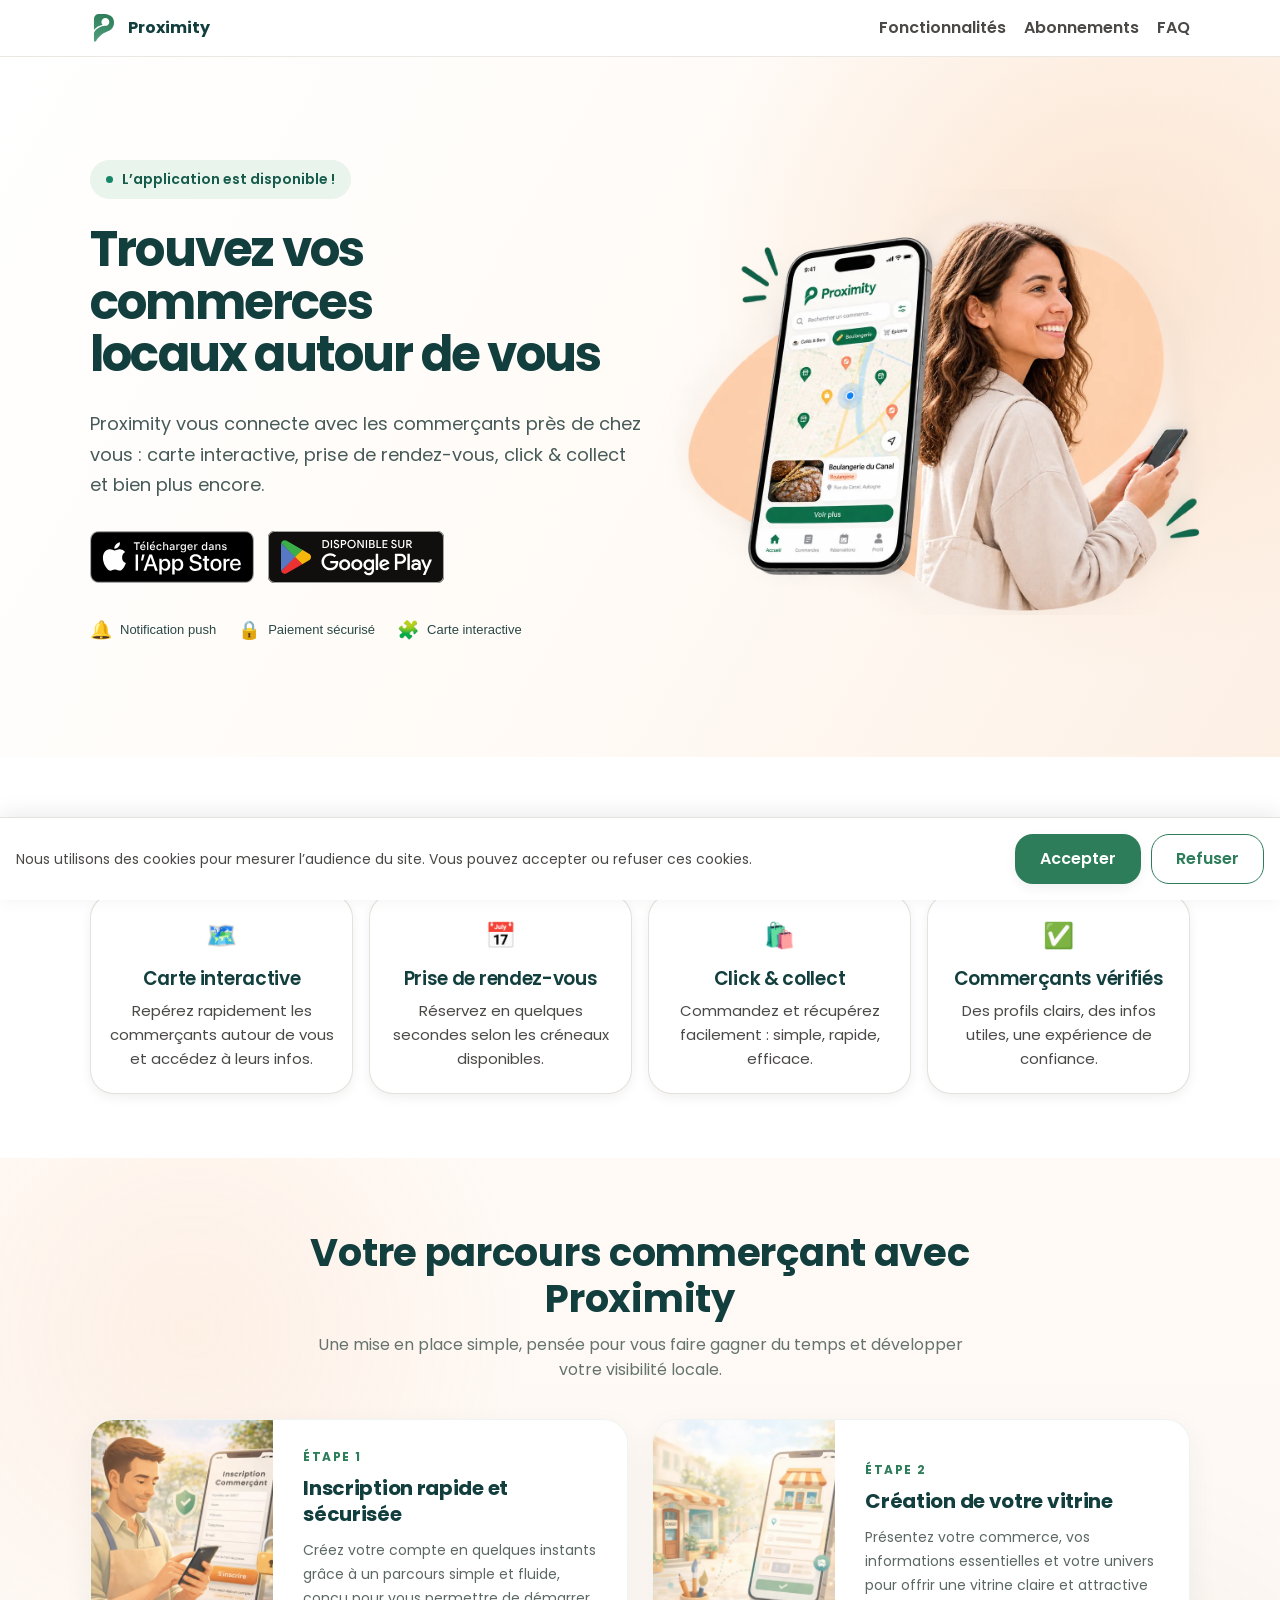
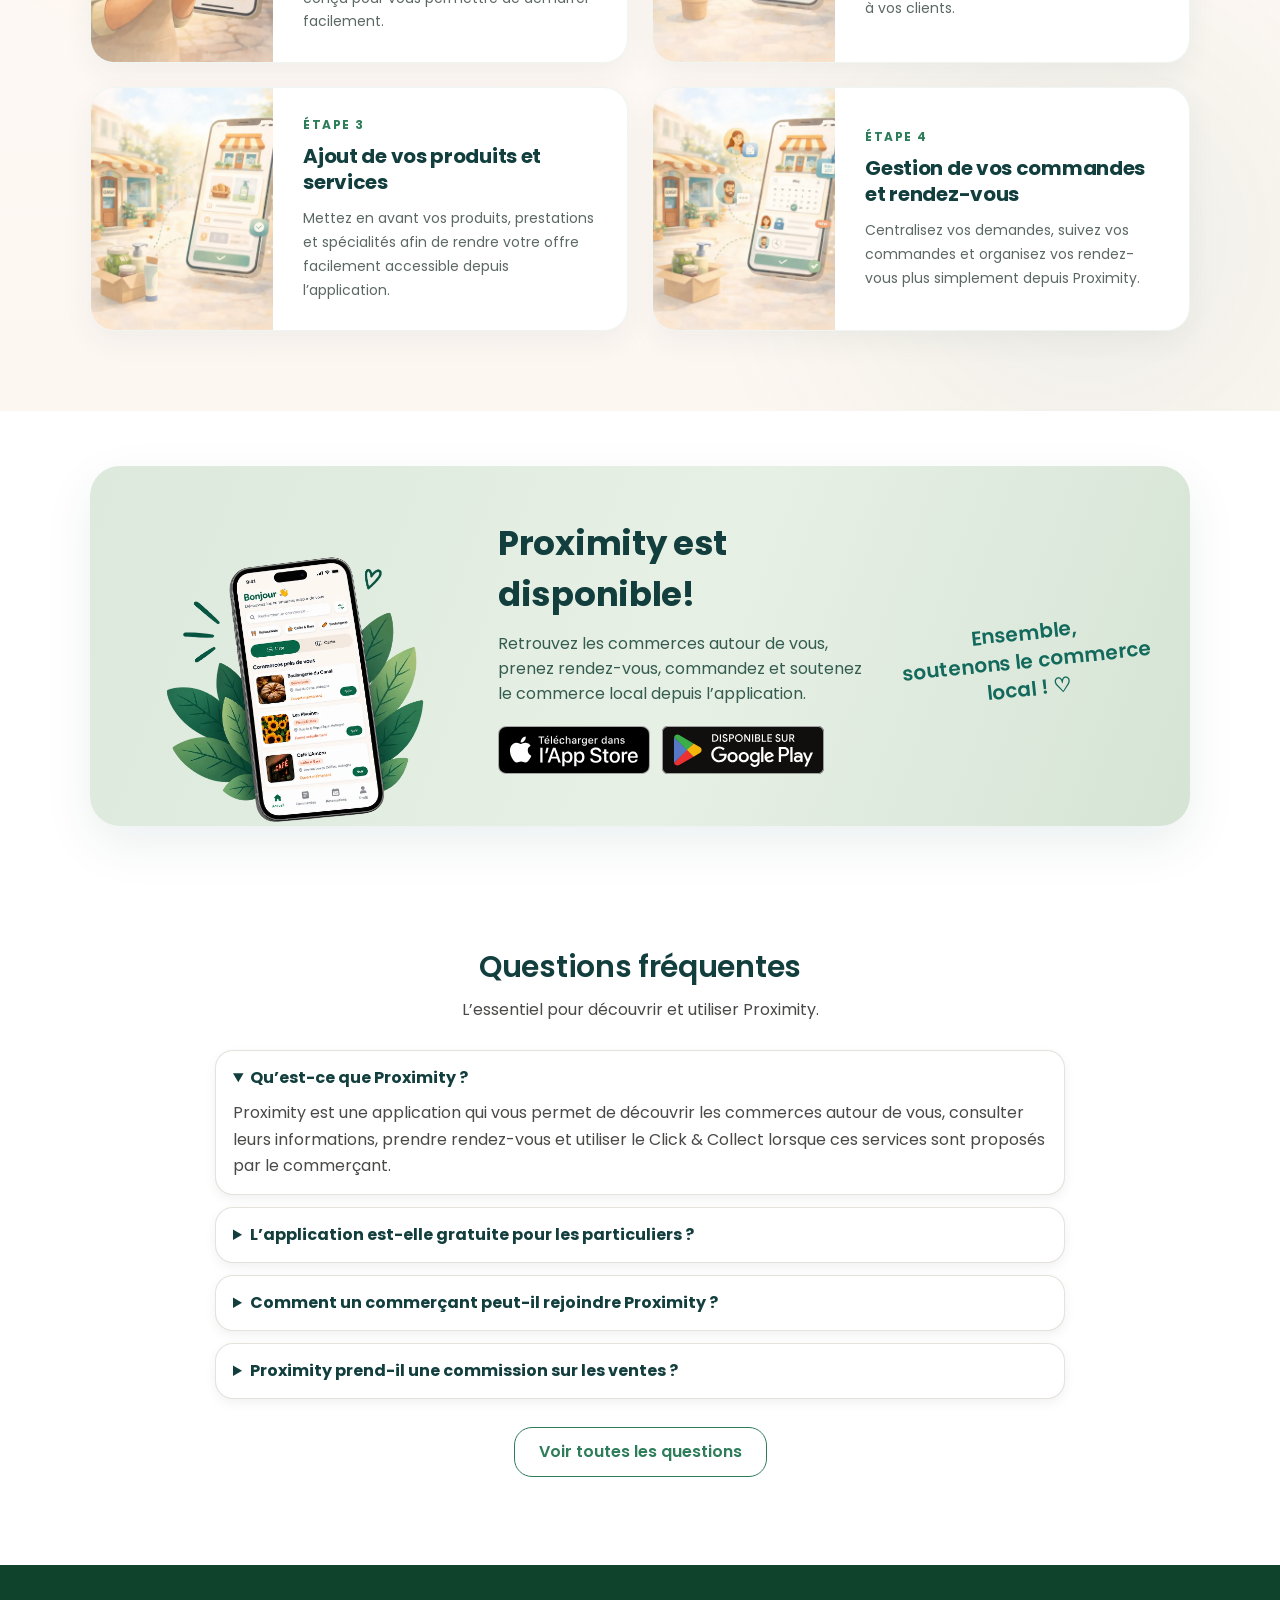
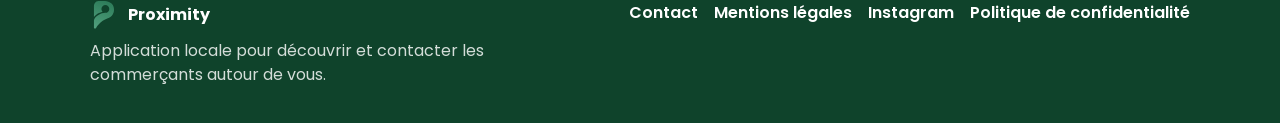
==== commit 735f43c8: "Optimize landing page images" ====
--- a/index.html
+++ b/index.html
@@ -108,7 +108,7 @@
 
     <div class="hero__visual">
       <img
-        src="./assets/images/hero-phone.png"
+        src="./assets/images/hero-phone.webp"
         alt="Découvrez les commerces autour de vous avec Proximity"
         class="hero__phone"
       />
@@ -183,7 +183,7 @@
 
         <div class="journey__media">
           <img
-            src="./assets/images/image1.png"
+            src="./assets/images/image1.webp"
             alt="Inscription d'un commerçant sur Proximity"
           />
         </div>
@@ -214,7 +214,7 @@
 
         <div class="journey__media">
           <img
-            src="./assets/images/image2.png"
+            src="./assets/images/image2.webp"
             alt="Création de la vitrine d'un commerce sur Proximity"
           />
         </div>
@@ -245,7 +245,7 @@
 
         <div class="journey__media">
           <img
-            src="./assets/images/image3.png"
+            src="./assets/images/image3.webp"
             alt="Ajout de produits et services sur Proximity"
           />
         </div>
@@ -276,7 +276,7 @@
 
         <div class="journey__media">
           <img
-            src="./assets/images/image4.png"
+            src="./assets/images/image4.webp"
             alt="Gestion des commandes et rendez-vous sur Proximity"
           />
         </div>
@@ -312,7 +312,7 @@
       
             <div class="download-banner__visual">
               <img
-                src="./assets/images/download-phone.png"
+                src="./assets/images/download-phone.webp"
                 alt="Application Proximity"
                 class="download-banner__image"
               />
